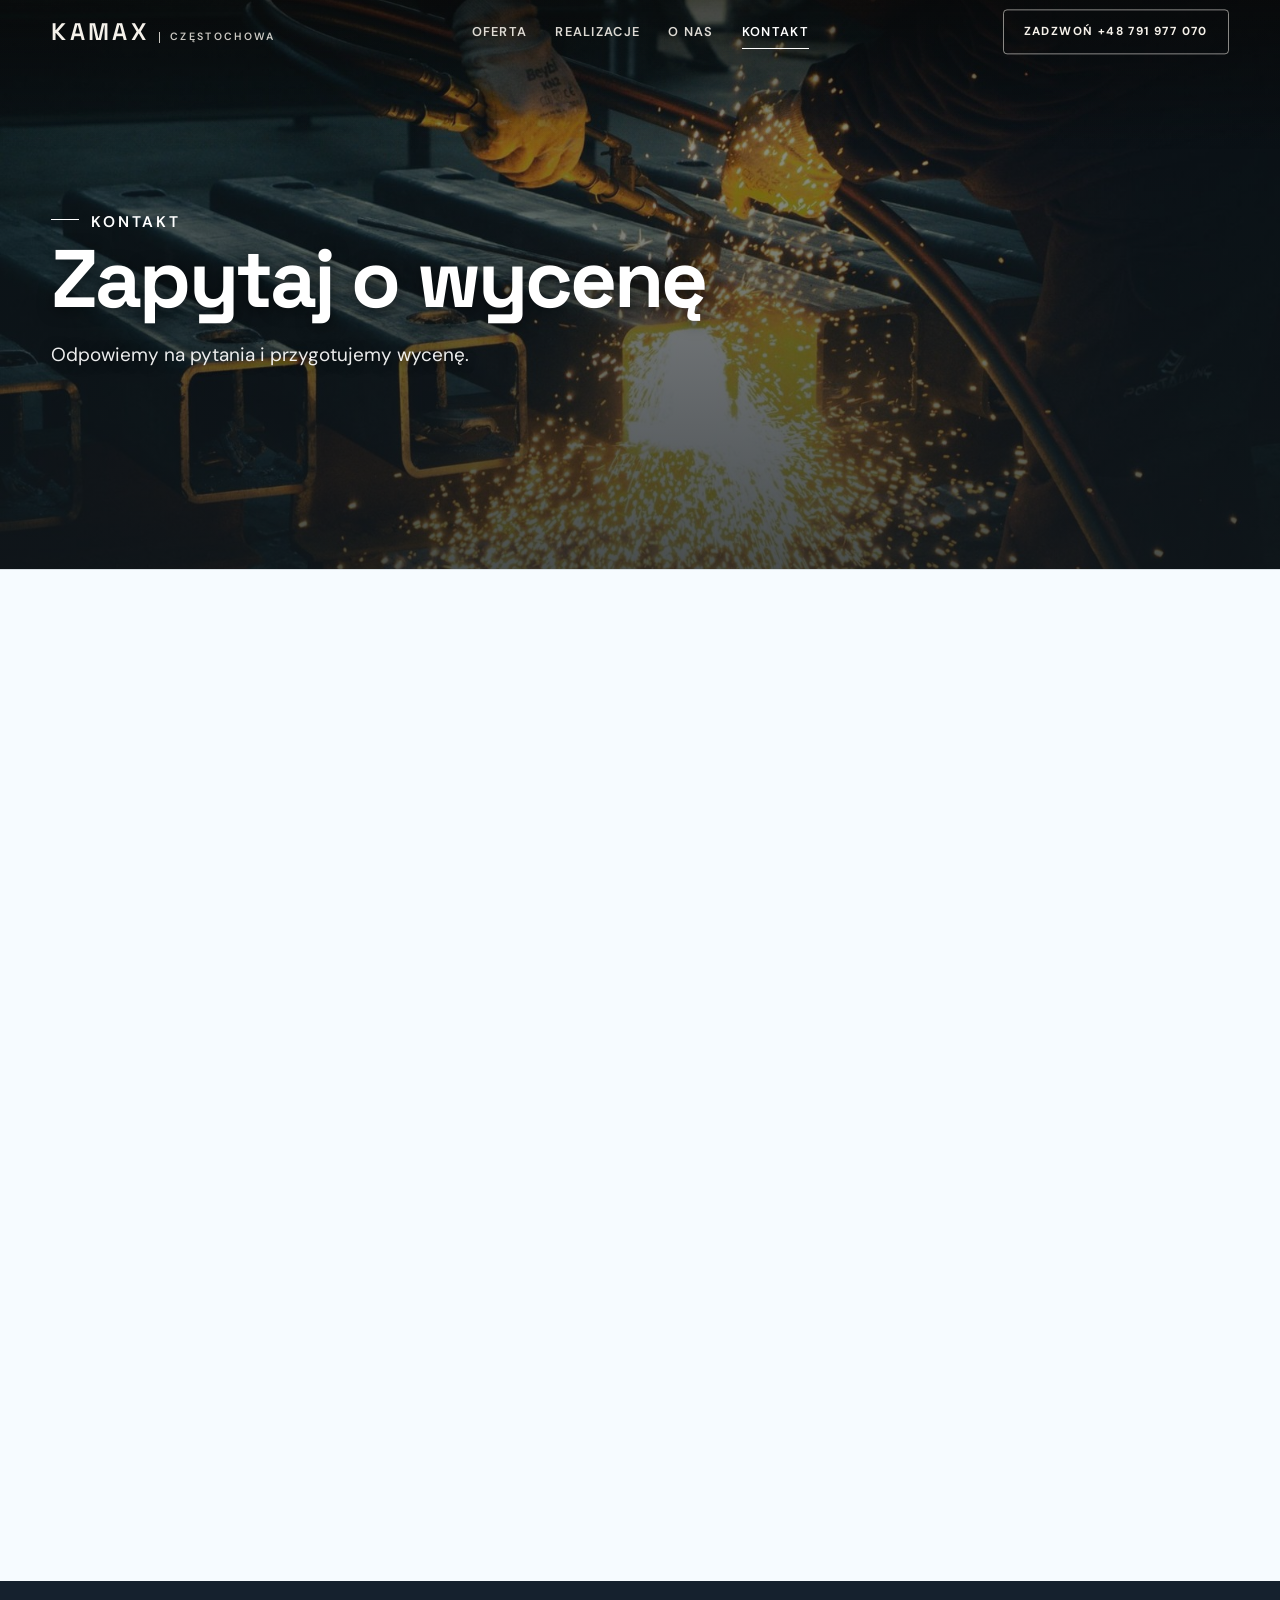
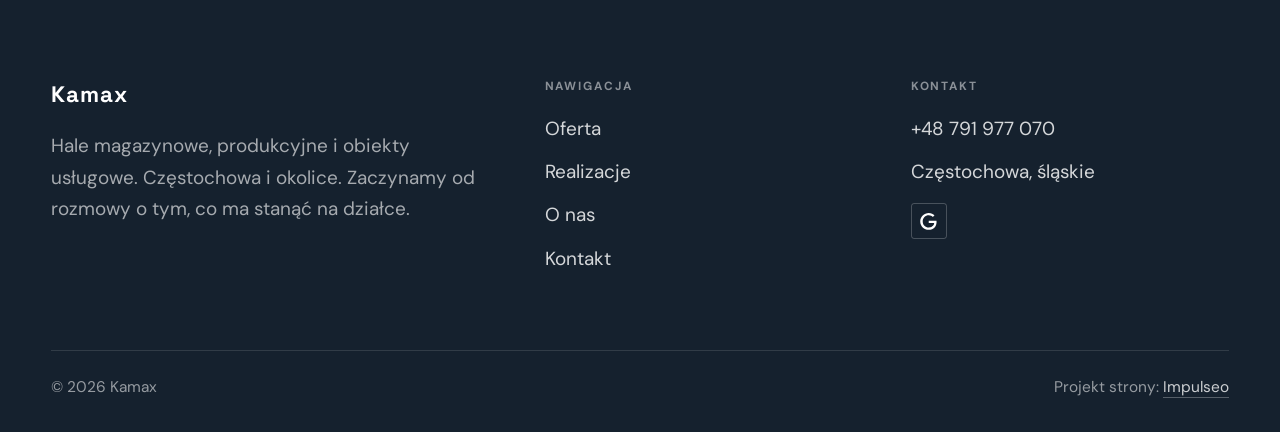
==== kontakt.html @ be714a94 "Strona demo: kamax" ====
<!DOCTYPE html>
<html lang="pl">
<head>
<meta charset="UTF-8">
<meta name="viewport" content="width=device-width, initial-scale=1.0">
<title>Kontakt - Kamax</title>
<meta name="description" content="Kontakt Kamax - Częstochowa, śląskie">
<link rel="canonical" href="https://kris20032.github.io/kamax/kontakt.html">
<meta name="robots" content="noindex, nofollow">
<meta property="og:type" content="website">
<meta property="og:locale" content="pl_PL">
<meta property="og:site_name" content="Kamax">
<meta property="og:title" content="Kontakt - Kamax">
<meta property="og:description" content="Kontakt Kamax - Częstochowa, śląskie">
<meta property="og:url" content="https://kris20032.github.io/kamax/kontakt.html">
<meta property="og:image" content="https://kris20032.github.io/kamax/img/og.jpg">
<meta property="og:image:width" content="1200">
<meta property="og:image:height" content="630">
<meta name="twitter:card" content="summary_large_image">
<link rel="preconnect" href="https://fonts.googleapis.com">
<link rel="preconnect" href="https://fonts.gstatic.com" crossorigin>
<link href="https://fonts.googleapis.com/css2?family=Space+Grotesk:wght@500;600;700&family=DM+Sans:opsz,wght@9..40,400;9..40,500;9..40,600&display=swap" rel="stylesheet">
<link rel="stylesheet" href="assets/styles.css?v=93d61634">
</head>
<body>

<header class="nav">
  <div class="wrap nav-inner">
    <a class="brand" href="index.html"><span class="name">Kamax</span><span class="sub">Częstochowa</span></a>
    <nav class="nav-links">
      <a href="oferta.html">Oferta</a>
      <a href="realizacje.html">Realizacje</a>
      <a href="o-nas.html">O nas</a>
      <a href="kontakt.html" class="active" aria-current="page">Kontakt</a>
      <a href="tel:+48791977070" class="btn btn-accent">Zadzwoń +48 791 977 070</a>
    </nav>
    <button class="nav-toggle" aria-label="Menu"><span></span><span></span><span></span></button>
  </div>
</header>

<main>
<section class="pagehead">
  <img src="img/g9.jpg" alt="Kamax - Zapytaj o wycenę" width="1600" height="1066" decoding="async">
  <div class="wrap">
    <span class="eyebrow">Kontakt</span>
    <h1>Zapytaj o wycenę</h1>
    <p>Odpowiemy na pytania i przygotujemy wycenę.</p>
  </div>
</section>
<section>
  <div class="wrap contact-grid">
    <div class="reveal">
      <span class="eyebrow">Dane kontaktowe</span>
      <h2 style="margin:var(--space-4) 0 var(--space-6)">Kamax</h2>
      <div class="info-list">
        <div class="info-row"><div class="ic"><svg class="ico-tel" width="16" height="16" viewBox="0 0 24 24" fill="none" aria-hidden="true"><path d="M6.6 10.8a15.5 15.5 0 0 0 6.6 6.6l2.2-2.2a1 1 0 0 1 1-.24 11.4 11.4 0 0 0 3.6.58 1 1 0 0 1 1 1V20a1 1 0 0 1-1 1A17 17 0 0 1 3 4a1 1 0 0 1 1-1h3.5a1 1 0 0 1 1 1c0 1.25.2 2.46.58 3.6a1 1 0 0 1-.25 1l-2.23 2.2Z" fill="currentColor"/></svg></div><div><div class="lbl">Telefon</div><a class="val" href="tel:+48791977070">+48 791 977 070</a></div></div>
        <div class="info-row"><div class="ic"><svg class="ico-pin" width="16" height="16" viewBox="0 0 24 24" fill="none" aria-hidden="true"><path d="M12 21s7-6.1 7-11.5A7 7 0 0 0 5 9.5C5 14.9 12 21 12 21Z" stroke="currentColor" stroke-width="1.6" fill="none"/><circle cx="12" cy="9.5" r="2.4" fill="currentColor"/></svg></div><div><div class="lbl">Adres</div><div class="val">Częstochowa, śląskie</div></div></div>
      </div>
    </div>
    <div class="reveal">
      <div class="form">
        <h3 style="margin-bottom:var(--space-4)">Najszybciej telefonicznie</h3>
        <p class="muted" style="margin-bottom:var(--space-5)">Zadzwoń, opisz pomysł, a my powiemy, co i jak. Bez zobowiązań.</p>
        <a href="tel:+48791977070" class="btn btn-accent" style="justify-content:center">Zadzwoń: +48 791 977 070 <span class="arr">→</span></a>
      </div>
    </div>
  </div>
</section>
<section style="padding-top:0">
  <div class="wrap reveal">
    <iframe class="map" title="Kamax - Częstochowa" src="https://maps.google.com/maps?q=50.8732028%2C19.0632461&z=15&output=embed" loading="lazy" referrerpolicy="no-referrer-when-downgrade"></iframe>
  </div>
</section>
</main>

<footer>
  <div class="wrap">
    <div class="foot-grid">
      <div class="foot-brand">
        <div class="name">Kamax</div>
        <p>Hale magazynowe, produkcyjne i obiekty usługowe. Częstochowa i okolice. Zaczynamy od rozmowy o tym, co ma stanąć na działce.</p>
      </div>
      <div class="foot-col">
        <h4>Nawigacja</h4>
        <a href="oferta.html">Oferta</a>
        <a href="realizacje.html">Realizacje</a>
        <a href="o-nas.html">O nas</a>
        <a href="kontakt.html">Kontakt</a>
      </div>
      <div class="foot-col">
        <h4>Kontakt</h4>
        <a href="tel:+48791977070">+48 791 977 070</a>
        <p>Częstochowa, śląskie</p>
      <div class="foot-soc">
        <a class="soc" href="https://www.google.com/maps/place/Kamax/data=!4m2!3m1!1s0xa31e9bbe7ba546d1:0x5132e5cb5c3500d8" target="_blank" rel="noopener" aria-label="Google - Kamax"><svg viewBox="0 0 24 24" aria-hidden="true" focusable="false"><path d="M12.48 10.92v3.28h7.84c-.24 1.84-.853 3.187-1.787 4.133-1.147 1.147-2.933 2.4-6.053 2.4-4.827 0-8.6-3.893-8.6-8.72s3.773-8.72 8.6-8.72c2.6 0 4.507 1.027 5.907 2.347l2.307-2.307C18.747 1.44 16.133 0 12.48 0 5.867 0 .307 5.387.307 12s5.56 12 12.173 12c3.573 0 6.267-1.173 8.373-3.36 2.16-2.16 2.84-5.213 2.84-7.667 0-.76-.053-1.467-.173-2.053H12.48z" fill="currentColor"/></svg></a>
      </div>
      </div>
    </div>
    <div class="foot-bot">
      <span>© 2026 Kamax</span>
      <span>Projekt strony: <a class="foot-credit" href="https://impulseo.pl" target="_blank" rel="noopener">Impulseo</a></span>
    </div>
  </div>
</footer>
<div class="sticky-call"><a class="sc-call" href="tel:+48791977070"><svg class="ico-tel" width="16" height="16" viewBox="0 0 24 24" fill="none" aria-hidden="true"><path d="M6.6 10.8a15.5 15.5 0 0 0 6.6 6.6l2.2-2.2a1 1 0 0 1 1-.24 11.4 11.4 0 0 0 3.6.58 1 1 0 0 1 1 1V20a1 1 0 0 1-1 1A17 17 0 0 1 3 4a1 1 0 0 1 1-1h3.5a1 1 0 0 1 1 1c0 1.25.2 2.46.58 3.6a1 1 0 0 1-.25 1l-2.23 2.2Z" fill="currentColor"/></svg> Zadzwoń</a><a class="sc-quote" href="kontakt.html">Zadzwoń</a></div>
<div class="demo-wazne" data-do="2026-11-10" data-cykl="3" hidden><svg class="dw-ico" width="13" height="13" viewBox="0 0 24 24" fill="none" aria-hidden="true"><circle cx="12" cy="12" r="8.6" stroke="currentColor" stroke-width="1.8"/><path d="M12 7.2V12l3.3 2" stroke="currentColor" stroke-width="1.8" stroke-linecap="round"/></svg><span class="dw-txt"></span></div>

<script src="assets/main.js"></script>
</body>
</html>
---- assets/styles.css ----
/* ============================================================
   STOLBASZ — premium, architektoniczny B2B fit-out
   Jasna paleta, zero brązu. System wg premium-web-craft.
   Projekt strony: Impulseo (impulseo.pl)
   ============================================================ */

:root{
  /* PALETA — jasna, architektoniczna, chłodna */
  --paper:#F4F6F8;          /* główne tło */
  --paper-2:#E7EBEF;        /* sekcje alternatywne (chłodny jasny szary) */
  --paper-3:#E7EBEF;        /* delikatne wypełnienia */
  --ink:#15212E;            /* tekst główny — chłodny grafit */
  --ink-soft:#243443;       /* nagłówki drugorzędne */
  --muted:#6B7785;          /* tekst poboczny */
  --line:rgba(21,33,46,.12);/* hairline */
  --accent:#E8A317;         /* stonowany petrol-slate — jedyny akcent */
  --accent-d:#C9870C;
  --accent-soft:rgba(232,163,23,.10);
  --dark:#15212E;           /* sekcje ciemne (stopka/CTA) */

  /* HOVER ZDJĘĆ — JEDEN standard dla całego silnika (decyzja K. 04.08.2026, artefakt z wariantami).
     AKTUALNE (K.+Szymon 09.08.2026, wybór z artefaktu 6 wariantów): zoom 1.05 przy 1.4s -
     przy tak długim czasie mocniejszy kadr NIE skacze, tylko „oddycha". Poprzedni standard
     (1.02 / .55s z 04.08) odbierany jako dynamiczny i szybki.
     Spoczynek lekko przygaszony, ale TYLKO tam, gdzie jest mysz (@media hover:hover) —
     na telefonie zdjęcia zostają w pełnej jasności. */
  --img-zoom:1.05;                   /* K.+Szymon 09.08: wariant F z artefaktu porównawczego */
  --img-rest:brightness(.95) saturate(.99);
  --img-hot:brightness(1.06) saturate(1.05);
  --img-dur:1.4s;                    /* K.+Szymon 09.08 (wariant F): powoli = elegancko */
  --img-ease:cubic-bezier(.16,.84,.44,1);  /* miękki ogon, efekt „oddychania" */

  /* ODSTĘPY — skala 4/8 */
  --space-1:4px; --space-2:8px; --space-3:12px; --space-4:16px; --space-5:24px;
  --space-6:32px; --space-7:48px; --space-8:64px; --space-9:96px; --space-10:128px;

  /* TYPOGRAFIA — fluid clamp() (skala podbita 16.07.2026: większe, czytelniejsze litery — uwaga Adama) */
  --text-sm:clamp(.9rem,.87rem + .12vw,1rem);
  --text-base:clamp(1.08rem,1.04rem + .18vw,1.2rem);
  --text-lg:clamp(1.24rem,1.15rem + .34vw,1.44rem);
  --text-h3:clamp(1.34rem,1.22rem + .55vw,1.66rem);
  --text-h2:clamp(2.1rem,1.66rem + 2.1vw,3.1rem);
  --text-h1:clamp(2.9rem,2.1rem + 4vw,5.1rem);

  /* PROMIENIE — architektoniczne, raczej ostre */
  --r-sm:3px; --r-md:6px; --r-lg:10px;

  /* RUCH */
  --ease:cubic-bezier(.25,.46,.45,.94); --dur:.24s;

  /* CIENIE — miękkie, warstwowe */
  --sh-sm:0 1px 2px rgba(16,24,32,.04), 0 2px 8px rgba(16,24,32,.05);
  --sh-md:0 2px 6px rgba(16,24,32,.05), 0 12px 28px -8px rgba(16,24,32,.12);
  --sh-lg:0 6px 14px rgba(16,24,32,.07), 0 26px 56px -18px rgba(16,24,32,.22);

  --hairline:1px solid var(--line);

  --font-display:'Space Grotesk','Inter',sans-serif;
  --font-body:'DM Sans','Inter',sans-serif;
}

*{box-sizing:border-box;margin:0;padding:0}
html{scroll-behavior:smooth}
body{
  font-family:var(--font-body);
  font-size:var(--text-base);
  line-height:1.65;
  color:var(--ink);
  background:var(--paper);
  -webkit-font-smoothing:antialiased;
  text-rendering:optimizeLegibility;
}
img{max-width:100%;height:auto;display:block}  /* height:auto = width/height z atrybutów trzyma proporcje (TOP#12) */
a{color:inherit;text-decoration:none}

.wrap{width:min(92%,1180px);margin-inline:auto}
section{padding-block:clamp(52px,6.5vw,96px)}

h1,h2,h3{font-family:var(--font-display);font-weight:700;line-height:1.08;letter-spacing:-.02em;color:var(--ink)}
h1{font-size:var(--text-h1);letter-spacing:-.035em}
h2{font-size:var(--text-h2);letter-spacing:-.025em}
h3{font-size:var(--text-h3)}
/* MIARA — długość wiersza. WCAG 2.2 SC 1.4.8: max 80 znaków; Butterick: 45–90.
   68ch daje realnie 72–78 znaków polskiego tekstu, czyli z zapasem pod granicą.
   Wcześniej limit miał TYLKO <p> — <li>, <blockquote> i <dd> nie miały żadnego,
   i to jedyny powód, dla którego 23 bloki na dwóch oddanych stronach jadą po
   83–106 znaków w wierszu (pomiar 07.08.2026, bramka `miara`).
   ⚠️ Listy i definicje ograniczamy TYLKO bez klasy: `ul`/`ol` z klasą to u nas
   układ (siatki kafli, menu), a nie tekst ciągły — tam miarę wyznacza układ. */
/* 60ch, nie 68ch (K. 10.08): po zmianie fontów na węższe kroje (DM Sans i spółka)
   w 68ch mieściło się ~90 znaków - bramka pikselowa słusznie zgłaszała przekroczenie
   granicy 80. Pomiar na żywej przeglądarce: 60ch = 90 znaków, 53ch = ~78 znaków, czyli normę WCAG 1.4.8. */
:root{ --miara:53ch }
p{max-width:min(100%,var(--miara))}
blockquote,
ul:not([class])>li, ol:not([class])>li,
dl:not([class])>dd{max-width:min(100%,var(--miara))}

/* ⚠️ Świadomie BEZ wyjątku `.tile p,.card p,.svc p{max-width:none}`, choć nasuwa się sam:
   te akapity BYŁY już ograniczone (stare `p{max-width:65ch}`), więc „wyjątek" nie odblokowałby
   niczego nowego — tylko ROZLUŹNIŁ stan sprzed zmiany na wszystkich demach naraz.
   `figcaption` żadna z reguł wyżej nie dotyczy, więc też nie potrzebuje zwolnienia. */

/* ŁAMANIE. `balance` wyrównuje długości wierszy w nagłówku, `pretty` pilnuje ostatniego
   wiersza akapitu, żeby nie został w nim jeden wyraz. Obsługiwane od Chrome 117 /
   Safari 17.5; starsze przeglądarki po prostu ignorują tę własność.
   `text-wrap:pretty` nie występowało dotąd ANI RAZ w silniku ani w repo klientów. */
h1,h2,h3,.lead,.lede{text-wrap:balance}
p,li,blockquote,dd{text-wrap:pretty}

.eyebrow{
  font-family:var(--font-body);
  font-size:var(--text-sm);
  font-weight:600;
  letter-spacing:.18em;
  text-transform:uppercase;
  color:var(--accent);
  display:inline-flex;align-items:center;gap:var(--space-3);
}
/* flex:none + margin-top = kreska trzyma się PIERWSZEJ linii. Wcześniej align-items:center
   centrowało ją względem całego bloku i przy zawinięciu (długi kicker typu
   „…WNĘTRZ · LESZNO · OD 2019") druga linia lądowała z brzydkim wcięciem. */
.eyebrow{align-items:flex-start}
.eyebrow>*,.eyebrow{text-wrap:balance}   /* dlugi kicker lamal sie na sierote typu samo „2019" w drugiej linii */
.eyebrow::before{content:"";width:28px;height:1px;background:var(--accent);display:inline-block;flex:none;margin-top:.62em}

.muted{color:var(--muted)}
.lead{font-size:var(--text-lg);line-height:1.55;color:var(--ink-soft);max-width:50ch}

/* ---------- BUTTONS ---------- */
.btn{
  display:inline-flex;align-items:center;gap:var(--space-2);
  font-weight:600;font-size:var(--text-sm);letter-spacing:.02em;
  padding:var(--space-4) var(--space-6);
  border-radius:var(--r-sm);
  transition:transform var(--dur) var(--ease),box-shadow var(--dur) var(--ease),background var(--dur) var(--ease);
  cursor:pointer;border:1px solid transparent;
}
.btn-accent{background:var(--accent);color:#fff;box-shadow:var(--sh-sm)}
.btn-accent:hover{background:var(--accent-d);transform:translateY(-2px);box-shadow:var(--sh-md)}
.btn-accent:active{transform:translateY(0);box-shadow:var(--sh-sm)}
.btn-ghost{background:transparent;color:var(--ink);border-color:var(--line)}
.btn-ghost:hover{border-color:var(--accent);color:var(--accent);transform:translateY(-2px)}
.btn-light{background:#fff;color:var(--ink);box-shadow:var(--sh-sm)}
.btn-light:hover{transform:translateY(-2px);box-shadow:var(--sh-md)}
.btn .arr{transition:transform var(--dur) var(--ease)}
.btn:hover .arr{transform:translateX(4px)}

/* ---------- NAV ---------- */
.nav{
  position:sticky;top:0;z-index:50;
  background:color-mix(in srgb,var(--paper) 88%,transparent);
  backdrop-filter:saturate(140%) blur(10px);
  border-bottom:var(--hairline);
}
.nav-inner{display:flex;align-items:center;justify-content:space-between;gap:var(--space-5);height:72px}
/* ANTY-NACHODZENIE (K. 05.08.2026): długa nazwa firmy + przycisk z pełnym numerem nie mieściły się w pasku
   i flex ściskał linki PONIŻEJ ich treści - "Kontakt" wchodził na ramkę "Zadzwoń +48 ...". Teraz ustępuje
   nazwa marki (skrót wielokropkiem), a menu i przycisk nigdy się nie kurczą ani nie zachodzą na siebie. */
.brand{display:flex;flex-direction:column;line-height:1;min-width:0;flex:0 1 auto}
.brand .name{font-family:var(--font-display);font-weight:800;font-size:1.35rem;letter-spacing:.04em;white-space:nowrap;overflow:hidden;text-overflow:ellipsis}
.brand .sub{font-size:.62rem;letter-spacing:.34em;text-transform:uppercase;color:var(--muted);margin-top:5px;white-space:nowrap;overflow:hidden;text-overflow:ellipsis}
.nav-links{display:flex;align-items:center;gap:var(--space-6);flex:0 0 auto}
.nav-links a{font-size:var(--text-sm);font-weight:500;color:var(--ink-soft);position:relative;padding-block:4px;white-space:nowrap;transition:color var(--dur) var(--ease)}
.nav-links a::after{content:"";position:absolute;left:0;bottom:0;width:0;height:1.5px;background:var(--accent);transition:width var(--dur) var(--ease)}
.nav-links a:hover,.nav-links a.active{color:var(--ink)}
.nav-links a:hover::after,.nav-links a.active::after{width:100%}
.nav-links .btn{padding:var(--space-2) var(--space-5)}
/* przyciski w nav: właściwy kolor (przebij .nav-links a) + bez podkreślenia */
.nav-links a.btn-accent{color:#fff}
.nav-links a.btn-ghost,.nav-links a.btn-light{color:var(--ink)}
/* CTA w pasku: NIE podkreślenie spod linków menu, ale ten sam przelatujący błysk,
   co na wszystkich innych przyciskach (zgłoszenie K. 13.08.2026 - „na hero jest efekt
   światła przechodzącego przez przycisk, na navbarze go nie ma, a mają być identyczne").
   Reguła `.nav-links a::after` jest silniejsza od `.btn::after`, więc trzeba jej
   geometrię wyzerować i wpisać połysk z nazwy - samo `display:none` gasiło efekt. */
.nav-links a.btn::after{
  display:block;content:"";position:absolute;inset:0;z-index:-1;pointer-events:none;
  width:auto;height:auto;border-radius:inherit;   /* kasuje geometrię podkreślenia (width:0;height:1.5px) */
  background:linear-gradient(100deg,transparent 32%,rgba(255,255,255,.20) 50%,transparent 68%);
  translate:-120% 0}
@media (prefers-reduced-motion:no-preference){
  .nav-links a.btn:hover::after{translate:120% 0;transition:translate .75s var(--mt-ease,cubic-bezier(.16,.84,.44,1))}
}
.nav-toggle{display:none;background:none;border:none;cursor:pointer;flex-direction:column;gap:5px;padding:8px}
.nav-toggle span{width:24px;height:2px;background:var(--ink);transition:var(--dur)}
/* Ciasny zakres MIĘDZY menu mobilnym a pełnym pulpitem: zbijamy odstępy i nazwę marki,
   żeby wszystko zmieściło się naturalnie, zanim w ogóle dojdzie do skracania wielokropkiem. */
@media(max-width:1280px) and (min-width:921px){
  .nav-links{gap:var(--space-4)}
  .nav-links .btn{padding:var(--space-2) var(--space-4)}
  .brand .name{font-size:1.15rem}
}

/* ---------- HERO (split) ---------- */
.hero{position:relative;overflow:hidden;border-bottom:var(--hairline)}
.hero-grid{display:grid;grid-template-columns:1.05fr .95fr;gap:clamp(24px,4vw,60px);align-items:center;
  padding-block:clamp(36px,4.5vw,64px)}
.hero-copy .eyebrow{margin-bottom:var(--space-5)}
.hero-copy h1{margin-bottom:var(--space-5)}
.hero-copy .lead{margin-bottom:var(--space-7)}
.hero-actions{display:flex;flex-wrap:wrap;gap:var(--space-4)}
.hero-art{position:relative;aspect-ratio:4/3;border-radius:var(--r-lg);overflow:hidden;box-shadow:var(--sh-lg)}
.hero-art img{width:100%;height:100%;object-fit:cover}
.hero-art::after{content:"";position:absolute;inset:0;background:linear-gradient(180deg,transparent 55%,rgba(18,24,28,.28))}
.hero-badge{position:absolute;left:var(--space-5);bottom:var(--space-5);z-index:2;
  background:rgba(252,252,251,.94);backdrop-filter:blur(4px);
  border-radius:var(--r-md);padding:var(--space-4) var(--space-5);box-shadow:var(--sh-md);max-width:78%}
.hero-badge strong{display:block;font-family:var(--font-display);font-size:1rem;letter-spacing:-.01em}
.hero-badge span{font-size:var(--text-sm);color:var(--muted)}

/* ---------- HERO duży / kinowy (strona główna) ---------- */
.hero-cine{position:relative;min-height:clamp(560px,82vh,840px);min-height:clamp(560px,82svh,840px);display:flex;align-items:center;overflow:hidden;border-bottom:var(--hairline)}
.hero-cine>img{position:absolute;inset:0;width:100%;height:100%;object-fit:cover;z-index:0}
.hero-cine::after{content:"";position:absolute;inset:0;z-index:1;
  background:linear-gradient(95deg,rgba(13,18,23,.86) 0%,rgba(13,18,23,.64) 32%,rgba(13,18,23,.24) 62%,rgba(13,18,23,.04) 100%)}
.hero-cine .wrap{position:relative;z-index:2;padding-block:var(--space-8)}
.hero-cine .hero-copy{max-width:660px}
.hero-cine .eyebrow{color:#fff;margin-bottom:var(--space-5)}
.hero-cine .eyebrow::before{background:#fff}
.hero-cine h1{color:#fff;margin-bottom:var(--space-5);font-size:clamp(2.9rem,2rem + 4.4vw,5.2rem);text-wrap:balance}
.hero-cine .lead{color:rgba(255,255,255,.92);max-width:48ch;margin-bottom:var(--space-7)}
.hero-cine .hero-actions{display:flex;flex-wrap:wrap;gap:var(--space-4)}
/* NISKIE OKNO (laptop z dokiem i paskami przeglądarki ma ~700-780 px wysokości widoku):
   H1 do 5.2rem + długi lead nie mieściły się i przyciski wypadały POD krawędź ekranu -
   klient widział stronę bez ani jednego CTA. Skalujemy w dół, zamiast przycinać treść. */
@media(min-width:821px) and (max-height:820px){
  .hero-cine{min-height:clamp(520px,94svh,780px)}
  .hero-cine .wrap{padding-block:var(--space-6)}
  .hero-cine h1{font-size:clamp(2.2rem,1.5rem + 2.6vw,3.6rem);margin-bottom:var(--space-4)}
  .hero-cine .eyebrow{margin-bottom:var(--space-4)}
  .hero-cine .lead{margin-bottom:var(--space-5);max-width:44ch}
}
@media(max-width:680px){
  .hero-cine{min-height:clamp(520px,76vh,640px);min-height:clamp(520px,76svh,640px);align-items:flex-end}
  .hero-cine::after{background:linear-gradient(0deg,rgba(13,18,23,.9) 6%,rgba(13,18,23,.45) 55%,rgba(13,18,23,.25) 100%)}
  .hero-cine .wrap{padding-bottom:var(--space-9)}
  /* TELEFON (~90% oglądających): lead potrafił zająć 8 linii i zepchnąć CTA poza pierwszy ekran.
     Zwężamy interlinię i skalę - treści nie ucinamy, bo to ona sprzedaje. */
  .hero-cine .lead{font-size:.98rem;line-height:1.5;margin-bottom:var(--space-5)}
  .hero-cine .eyebrow{font-size:.72rem;letter-spacing:.13em;margin-bottom:var(--space-4)}
  .hero-cine .eyebrow::before{width:20px}
  .hero-cine h1{margin-bottom:var(--space-4)}
}

/* full-bleed hero variant (podstrony) */
.pagehead{position:relative;min-height:46vh;min-height:46svh;display:flex;align-items:flex-end;overflow:hidden;border-bottom:var(--hairline)}
.pagehead img{position:absolute;inset:0;width:100%;height:100%;object-fit:cover}
/* 10.08.2026 (decyzja K.): mocniejsze przyciemnienie + cień pod tekstem. Bramka mierzyła na
   nagłówkach podstron 3,38-3,43:1 przy wymaganych 4,5 — jasne zdjęcie (hala, śnieg, niebo)
   podchodziło pod biały tekst. Zdjęcia klientów są różne, więc kontrast musi dawać WARSTWA,
   a nie szczęśliwy dobór kadru. */
.pagehead::after{content:"";position:absolute;inset:0;background:linear-gradient(180deg,rgba(18,24,28,.40),rgba(18,24,28,.76))}
.pagehead .wrap{position:relative;z-index:2;padding-block:var(--space-9);color:#fff}
.pagehead h1{color:#fff;max-width:18ch;text-shadow:0 2px 16px rgba(0,0,0,.55)}
.pagehead .eyebrow{color:#fff}
.pagehead .eyebrow::before{background:#fff}
.pagehead p{color:rgba(255,255,255,.92);margin-top:var(--space-4);max-width:54ch;text-shadow:0 1px 12px rgba(0,0,0,.5)}

/* ---------- STRIP (pasek skrótów / liczby) ---------- */
.strip{background:var(--dark);color:#fff}
/* PASEK HASEŁ — standard 04.08.2026 (decyzja K.): 5 haseł w JEDNYM rzędzie, tekst WYŚRODKOWANY,
   węższe marginesy boczne niż reszta strony (pasek ma iść szerzej), równe wysokości kolumn. */
.strip .wrap{width:min(96%,1440px);display:grid;grid-template-columns:repeat(5,1fr);
  gap:var(--space-5);padding-block:var(--space-7);align-items:stretch}
.strip .item .k{font-family:var(--font-display);font-size:clamp(1.05rem,.82rem + .85vw,1.55rem);
  font-weight:800;letter-spacing:-.02em;color:#fff;line-height:1.18;text-wrap:balance}
.strip .item .v{font-size:var(--text-sm);color:rgba(255,255,255,.66);margin-top:var(--space-2);line-height:1.4}
.strip .item{border-left:2px solid var(--accent);padding-inline:var(--space-4);
  text-align:center;display:flex;flex-direction:column;justify-content:center}
/* liczba kolumn = liczba haseł, żeby ostatnie nie zostawało samo w drugim rzędzie.
   Klasę n-N nadaje multipage.py; domyślnie (bez klasy) pasek jest 5-kolumnowy. */
.strip.n-2 .wrap{grid-template-columns:repeat(2,1fr)}
.strip.n-3 .wrap{grid-template-columns:repeat(3,1fr)}
.strip.n-4 .wrap{grid-template-columns:repeat(4,1fr);gap:var(--space-6)}
.strip.n-4 .item .k{font-size:clamp(1.3rem,1rem + 1.1vw,2rem)}
.strip.n-6 .wrap{grid-template-columns:repeat(6,1fr);gap:var(--space-4)}
.strip.n-6 .item .k{font-size:clamp(.98rem,.8rem + .7vw,1.35rem)}
/* równe łamanie: zamiast "długa linia + jedno słowo" obie linie zbliżonej długości */
.strip .item .k{text-wrap:balance}

/* ---------- SECTION HEAD ---------- */
.head{max-width:48rem;margin-bottom:var(--space-8)}
.head.center{margin-inline:auto;text-align:center}
.head .eyebrow{margin-bottom:var(--space-4)}
.head h2{margin-bottom:var(--space-4)}
.head p{color:var(--muted);font-size:var(--text-lg);line-height:1.55}
.head.center p{margin-inline:auto}

/* ---------- INTRO SPLIT ---------- */
.split{display:grid;grid-template-columns:.92fr 1.08fr;gap:clamp(28px,5vw,80px);align-items:center}
.split.rev{grid-template-columns:1.08fr .92fr}
.split.rev .split-art{order:-1}
.split-art{position:relative;aspect-ratio:5/4;border-radius:var(--r-lg);overflow:hidden;box-shadow:var(--sh-lg)}
.split-art img{width:100%;height:100%;object-fit:cover}
.split-copy h2{margin-bottom:var(--space-5)}
.split-copy p+p{margin-top:var(--space-4)}
.split-copy .btn{margin-top:var(--space-6)}

/* ---------- SERVICES (zakres) ---------- */
.svc-grid{display:grid;grid-template-columns:repeat(auto-fit,minmax(280px,1fr));gap:var(--space-5)}
.svc{background:#fff;border:var(--hairline);border-radius:var(--r-md);padding:var(--space-7) var(--space-6);
  transition:transform var(--dur) var(--ease),box-shadow var(--dur) var(--ease),border-color var(--dur) var(--ease);
  position:relative;overflow:hidden}
.svc::before{content:"";position:absolute;left:0;top:0;width:3px;height:0;background:var(--accent);transition:height var(--dur) var(--ease)}
.svc:hover{transform:translateY(-4px);box-shadow:var(--sh-md);border-color:transparent}
.svc:hover::before{height:100%}
.svc .ic{font-family:var(--font-display);font-size:.8rem;font-weight:700;letter-spacing:.12em;color:var(--accent);margin-bottom:var(--space-4)}
.svc h3{margin-bottom:var(--space-3);font-size:1.22rem}
.svc p{color:var(--muted);font-size:var(--text-base);line-height:1.6}

/* big detailed service rows */
.svc-row{display:grid;grid-template-columns:.8fr 1.2fr;gap:clamp(20px,4vw,60px);align-items:center;padding-block:var(--space-8)}
.svc-row+.svc-row{border-top:var(--hairline)}
.svc-row.rev{grid-template-columns:1.2fr .8fr}
/* Naprzemienny układ wierszy oferty: co drugi wiersz ma zdjęcie po PRAWEJ.
   Było `order:-1` — martwy kod, bo zdjęcie i tak jest pierwszym dzieckiem w HTML,
   więc wszystkie wiersze wyglądały identycznie (zdjęcie zawsze z lewej), a `rev`
   zmieniało tylko szerokość kolumn. Znalezione 29.07.2026 przy różnicowaniu kierunków
   animacji (pomiar pozycji: art.mid 390/502 przy row.mid 756 — zawsze lewa strona). */
.svc-row.rev .svc-row-art{order:2}
.svc-row-art{aspect-ratio:4/3;border-radius:var(--r-md);overflow:hidden;box-shadow:var(--sh-md)}
.svc-row-art img{width:100%;height:100%;object-fit:cover}
.svc-row h3{font-size:1.5rem;margin-bottom:var(--space-4)}
.svc-row .num{font-family:var(--font-display);font-size:.85rem;font-weight:700;letter-spacing:.14em;color:var(--accent);display:block;margin-bottom:var(--space-3)}
.svc-row ul{list-style:none;margin-top:var(--space-4);display:flex;flex-direction:column;gap:var(--space-2)}
.svc-row li{position:relative;padding-left:var(--space-5);color:var(--muted);font-size:var(--text-base)}
.svc-row li::before{content:"";position:absolute;left:0;top:.62em;width:8px;height:1px;background:var(--accent)}

/* ---------- GALLERY (realizacje) ---------- */
.gallery{display:grid;grid-template-columns:repeat(12,1fr);gap:var(--space-4);grid-auto-rows:200px}
/* GALERIA MASONRY — pionowe zdjęcia (portrety beauty/wellness) bez przycinania: kolumny, height auto */
.gallery-masonry{column-count:3;column-gap:var(--space-4)}
@media(max-width:900px){.gallery-masonry{column-count:2}}
@media(max-width:560px){.gallery-masonry{column-count:1}}
.gallery-masonry .m-tile{break-inside:avoid;margin:0 0 var(--space-4);padding:0;position:relative;overflow:hidden;border-radius:var(--r-md);border:1px solid var(--line)}
.gallery-masonry .m-tile img{width:100%;height:auto;display:block}
.gallery-masonry .m-tile .cap{position:absolute;left:0;right:0;bottom:0;padding:var(--space-4);color:#fff;background:linear-gradient(0deg,rgba(0,0,0,.55),transparent);font-size:var(--text-sm)}
.gallery-masonry .m-tile .cap small{display:block;font-weight:400;opacity:.78;letter-spacing:.04em;text-transform:uppercase;font-size:.66rem;margin-top:3px}
.tile{position:relative;overflow:hidden;border-radius:var(--r-md);box-shadow:var(--sh-sm);
  transition:transform var(--dur) var(--ease),box-shadow var(--dur) var(--ease)}
.tile img{width:100%;height:100%;object-fit:cover;
  transition:transform var(--img-dur) var(--img-ease),filter var(--img-dur) var(--img-ease)}
.tile:hover{box-shadow:var(--sh-md)}
.tile .cap{position:absolute;left:0;right:0;bottom:0;padding:var(--space-5) var(--space-4) var(--space-4);
  /* mocniejszy spad + cien pod tekstem: na JASNYCH zdjeciach klienta (biale fronty, sciany)
     slaby gradient dawal kontrast ~1.5:1 zamiast wymaganych 3.6:1 (bramka wygladu, 10.08.2026) */
  background:linear-gradient(transparent 10%,rgba(18,24,28,.55) 40%,rgba(18,24,28,.88) 68%,rgba(18,24,28,.99));color:#fff;
  text-shadow:0 1px 2px rgba(0,0,0,.85),0 2px 10px rgba(0,0,0,.55);
  font-size:var(--text-sm);font-weight:600;letter-spacing:.01em;
  opacity:0;transform:translateY(8px);transition:var(--dur) var(--ease)}
.tile:hover .cap{opacity:1;transform:translateY(0)}
.tile .cap small{display:block;font-weight:400;opacity:.78;letter-spacing:.04em;text-transform:uppercase;font-size:.66rem;margin-top:3px}
/* bento spans */
.t-wide{grid-column:span 6}
.t-tall{grid-column:span 6;grid-row:span 2}
.t-std{grid-column:span 6}
.t-third{grid-column:span 4}
.t-two3{grid-column:span 8}

/* ---------- TRUST / WIARYGODNOŚĆ ---------- */
.trust{background:var(--paper-2)}
.trust-grid{display:grid;grid-template-columns:repeat(auto-fit,minmax(240px,1fr));gap:var(--space-5);margin-top:var(--space-7)}
.trust-card{background:#fff;border-radius:var(--r-md);padding:var(--space-7) var(--space-6);box-shadow:var(--sh-sm);border-top:3px solid var(--accent)}
.trust-card .big{font-family:var(--font-display);font-size:clamp(1.8rem,1.3rem + 1.6vw,2.6rem);font-weight:800;letter-spacing:-.02em;color:var(--ink);line-height:1}
.trust-card h3{font-size:1.12rem;margin:var(--space-3) 0 var(--space-2)}
.trust-card p{color:var(--muted);font-size:var(--text-base);line-height:1.55}

/* ---------- CTA band ---------- */
.cta{background:var(--dark);color:#fff;position:relative;overflow:hidden}
/* telefon w CTA: na ciemnym tle biały (domyślnie), rodziny z JASNYM tłem CTA
   nadpisują to u siebie - wcześniej kolor siedział w stylu inline i wygrywał z rodziną. */
.cta .btn-ghost-cta{color:#fff;border-color:rgba(255,255,255,.3)}
.cta .wrap{display:grid;grid-template-columns:1.4fr .6fr;gap:var(--space-7);align-items:center;position:relative;z-index:2}
.cta h2{color:#fff;max-width:20ch}
.cta p{color:rgba(255,255,255,.74);margin-top:var(--space-4)}
.cta-actions{display:flex;flex-direction:column;gap:var(--space-3);align-items:flex-start}
.cta::before{content:"";position:absolute;right:-80px;top:-80px;width:360px;height:360px;border-radius:50%;
  background:radial-gradient(circle,var(--accent-soft),transparent 70%)}

/* ---------- CONTACT ---------- */
.contact-grid{display:grid;grid-template-columns:.85fr 1.15fr;gap:clamp(28px,4vw,56px);align-items:start}
.info-list{display:flex;flex-direction:column;gap:var(--space-2)}
.info-row{display:flex;gap:var(--space-4);align-items:flex-start;padding-block:var(--space-4);border-bottom:var(--hairline)}
.info-row .ic{flex:none;width:42px;height:42px;display:grid;place-items:center;border-radius:50%;
  background:var(--accent-soft);color:var(--accent);font-size:1.05rem}
.info-row .lbl{font-size:.72rem;letter-spacing:.14em;text-transform:uppercase;color:var(--muted)}
.info-row .val{font-weight:600;font-size:var(--text-base);margin-top:2px}
.info-row a.val:hover{color:var(--accent)}
.map{border:none;border-radius:var(--r-lg);box-shadow:var(--sh-md);width:100%;height:100%;min-height:380px;filter:grayscale(.2) contrast(1.02)}
.form{background:#fff;border:var(--hairline);border-radius:var(--r-lg);padding:clamp(24px,3vw,40px);box-shadow:var(--sh-sm)}
.form .fld{margin-bottom:var(--space-5)}
.form label{display:block;font-size:var(--text-sm);font-weight:600;margin-bottom:var(--space-2)}
.form input,.form textarea{width:100%;font-family:inherit;font-size:var(--text-base);color:var(--ink);
  padding:var(--space-4);border:var(--hairline);border-radius:var(--r-sm);background:var(--paper);transition:border-color var(--dur)}
.form input:focus,.form textarea:focus{outline:none;border-color:var(--accent);background:#fff}
.form textarea{resize:vertical;min-height:120px}
.form .note{font-size:var(--text-sm);color:var(--muted);margin-top:var(--space-3)}

/* ---------- FOOTER ---------- */
footer{background:var(--dark);color:#fff;padding-block:var(--space-9) var(--space-6)}
.foot-grid{display:grid;grid-template-columns:1.4fr 1fr 1fr;gap:var(--space-7);margin-bottom:var(--space-8)}
.foot-brand .name{font-family:var(--font-display);font-weight:800;font-size:1.4rem;letter-spacing:.04em}
.foot-brand p{color:rgba(255,255,255,.62);margin-top:var(--space-4);font-size:var(--text-base);max-width:38ch}
.foot-col h4{font-size:.74rem;letter-spacing:.16em;text-transform:uppercase;color:rgba(255,255,255,.5);margin-bottom:var(--space-4)}
.foot-col a,.foot-col p{display:block;color:rgba(255,255,255,.82);font-size:var(--text-base);margin-bottom:var(--space-3)}
.foot-col a:hover{color:#fff}
.foot-bot{border-top:1px solid rgba(255,255,255,.12);padding-top:var(--space-5);display:flex;justify-content:space-between;flex-wrap:wrap;gap:var(--space-3);
  font-size:var(--text-sm);color:rgba(255,255,255,.55)}
.foot-bot a:hover{color:#fff}
/* Podpis w stopce = klikalny link do impulseo.pl (31.07.2026). Ma być WIDOCZNIE klikalny,
   ale nie krzyczeć - stąd sam kolor jaśniejszy + delikatne podkreślenie na najeździe. */
.foot-bot a.foot-credit{color:rgba(255,255,255,.78);text-decoration:none;border-bottom:1px solid rgba(255,255,255,.28)}
.foot-bot a.foot-credit:hover{color:#fff;border-bottom-color:#fff}

/* ---------- REVEAL ---------- */
.reveal{opacity:0;transform:translateY(22px);transition:opacity .6s var(--ease),transform .6s var(--ease)}
.reveal.in{opacity:1;transform:none}

/* ---------- RESPONSIVE ---------- */
@media(max-width:920px){
  .hero-grid,.split,.split.rev,.svc-row,.svc-row.rev,.cta .wrap,.contact-grid,.foot-grid{grid-template-columns:1fr}
  .split.rev .split-art,.svc-row.rev .svc-row-art{order:0}
  .hero-art{aspect-ratio:16/10;max-height:420px}
  .strip .wrap,.strip.n-2 .wrap,.strip.n-3 .wrap,.strip.n-4 .wrap,.strip.n-6 .wrap{grid-template-columns:repeat(2,1fr);gap:var(--space-6)}
  .strip .item .k,.strip.n-6 .item .k{font-size:clamp(1.3rem,1.1rem + 1vw,2rem)}
  .gallery{grid-auto-rows:180px}
  .t-wide,.t-tall,.t-std,.t-third,.t-two3{grid-column:span 6}
  .t-tall{grid-row:span 1}
  .cta-actions{flex-direction:row;flex-wrap:wrap}
  .foot-grid{gap:var(--space-6)}
}
@media(max-width:680px){
  .nav-links{position:fixed;inset:72px 0 auto 0;background:var(--paper);flex-direction:column;align-items:stretch;
    gap:0;padding:var(--space-4) 6%;border-bottom:var(--hairline);box-shadow:var(--sh-md);
    transform:translateY(-120%);transition:transform var(--dur) var(--ease)}
  .nav-links.open{transform:translateY(0)}
  .nav-links a{padding-block:var(--space-4);border-bottom:var(--hairline)}
  .nav-links .btn{margin-top:var(--space-3);justify-content:center}
  .nav-toggle{display:flex}
  .strip .wrap,.strip.n-2 .wrap,.strip.n-3 .wrap,.strip.n-4 .wrap,.strip.n-6 .wrap{grid-template-columns:1fr}
  .gallery{grid-template-columns:repeat(6,1fr)}
  .foot-grid{grid-template-columns:1fr}
}
@media(prefers-reduced-motion:reduce){
  /* audyt 09.08 TOP#14: samo skrócenie duration przy animacji INFINITE = stroboskop
     (pętla .01ms miga ekranem); iteration-count:1 gasi pętlę naprawdę. Pseudoelementy
     też - tła hero (gastro/studio) animują ::before/img, blanket na * ich nie łapał. */
  *,*::before,*::after{animation-duration:.01ms!important;animation-iteration-count:1!important;animation-delay:0s!important;transition:none!important}
  .reveal{opacity:1!important;transform:none!important}
  html{scroll-behavior:auto}
}

/* ============================================================
   PREMIUM LAYER — destylat deep-researchu branż (anty-AI, spokój).
   Zmienne STOLBASZ (--accent/--ink/--paper/--line/--dark). Ruch ledwo
   zauważalny, krzywa cubic-bezier(.16,.84,.44,1); prefers-reduced-motion
   pokryte blanketem wyżej. Karty hairline zamiast cieni = #1 sygnał „nie-AI".
   ============================================================ */

/* więcej oddechu między sekcjami (liderzy: 110-130px) */
section{padding-block:clamp(64px,8vw,128px)}

/* 1) Aksamitny reveal — dłuższa, miękka krzywa zamiast „skoku" */
.reveal{transition:opacity .9s cubic-bezier(.16,.84,.44,1),transform .9s cubic-bezier(.16,.84,.44,1);will-change:opacity,transform}
/* stagger TYLKO w galerii (tam pozycja = porządek dzieci) */
.gallery .reveal:nth-child(2){transition-delay:.07s}
.gallery .reveal:nth-child(3){transition-delay:.14s}
.gallery .reveal:nth-child(4){transition-delay:.21s}
.gallery .reveal:nth-child(5){transition-delay:.28s}
.gallery .reveal:nth-child(6){transition-delay:.35s}

/* 2) Hero STATYCZNY na .hero-cine — Ken Burns CAŁKIEM WYŁĄCZONY 26.06 (3. zgłoszenie Szymona).
   GENEZA: animowanie scale na <img> hero z teksturami (cegły/framugi) re-samplinguje obraz
   klatka po klatce → na części ekranów drobne drganie/shimmer = „heroshot się trzęsie".
   translateY usunięto wcześniej, scale-only + will-change/GPU NIE wystarczyły do GWARANCJI gładkości.
   Krzysztof zażądał pewności („make sure, że błąd się nie pojawi") > efekt. Zero animacji = 0% drgania.
   Delikatny zoom zostaje TYLKO w pełnoekranowych hero gastro/studio (hg-bg/hs-bg — tło, inny
   mechanizm, chwalone, nigdy nie zgłaszane). NIE wracać do KB na .hero-cine bez realnego testu
   na sprzęcie klienta — to ryzyko regresji „trzęsienia”. */
/* BEZPIECZNY "wow" na hero = jednorazowy FADE-IN (opacity), nie zoom.
   opacity nie dotyka bitmapy → gładkie na KAŻDYM zdjęciu/ekranie/GPU, zero ryzyka migotania.
   Geometryczny ruch (scale/translate) na .hero-cine jest ZAKAZANY (bramka pilnuje). */
@keyframes heroFade{from{opacity:0}to{opacity:1}}
.hero-cine>img{transform:none;animation:heroFade 1.1s ease-out both}

/* 3) Akcentowy hairline pod nagłówkiem sekcji, który „rysuje się" przy wejściu */
.head h2{position:relative;padding-bottom:18px}
.head h2::after{content:"";position:absolute;left:0;bottom:0;height:1px;width:0;background:var(--accent);transition:width 1s cubic-bezier(.16,.84,.44,1) .15s}
.head.center h2::after{left:50%;transform:translateX(-50%)}
.head.reveal.in h2::after,.head.center.reveal.in h2::after{width:54px}

/* 4) Karty HAIRLINE zamiast cieni/zaokrągleń (najmocniejszy anty-AI detal) */
.svc{background:transparent;border:1px solid var(--line);border-radius:var(--r-sm);box-shadow:none}
.svc:hover{box-shadow:none;border-color:var(--accent);transform:translateY(-3px)}
.trust-card{background:transparent;box-shadow:none;border:1px solid var(--line);border-top:2px solid var(--accent);border-radius:var(--r-sm)}
.tile{box-shadow:none;border-radius:var(--r-sm)}
.tile:hover{box-shadow:none}

/* 5) Sticky-nav kondensuje się po przewinięciu (sygnał dopracowania) */
.nav{transition:box-shadow .4s ease,background .4s ease}
.nav.is-stuck{box-shadow:0 1px 0 var(--line),0 14px 30px -24px rgba(0,0,0,.45)}
.nav-inner{transition:height .35s var(--ease)}
.nav.is-stuck .nav-inner{height:60px}

/* 6) MANIFESTO — pełnoekranowy cytat-bohater (zastępuje generyczne „Dlaczego my") */
.manifesto{background:var(--paper-2);text-align:center}
.manifesto .wrap{max-width:60rem}
.manifesto p{font-family:var(--font-display);font-style:italic;font-size:clamp(1.6rem,1rem + 2.4vw,2.8rem);line-height:1.32;color:var(--ink-soft);margin-inline:auto;max-width:26ch;position:relative;padding-top:var(--space-8)}
.manifesto p::before{content:"";position:absolute;top:0;left:50%;transform:translateX(-50%);width:54px;height:1px;background:var(--accent)}
.manifesto p span{color:var(--accent);font-style:italic}

/* 7) GATEWAYS — 3 duże bramy-zdjęcia (zamiast paska menu usług) */
.gateways{display:grid;grid-template-columns:repeat(3,1fr);gap:var(--space-4)}
.gateway{position:relative;aspect-ratio:3/4;overflow:hidden;border-radius:var(--r-sm);display:block}
.gateway img{width:100%;height:100%;object-fit:cover;
  transition:transform var(--img-dur) var(--img-ease),filter var(--img-dur) var(--img-ease)}
.gateway::after{content:"";position:absolute;inset:0;background:linear-gradient(180deg,transparent 38%,rgba(18,24,28,.74))}
/* ===== HOVER ZDJĘĆ — jedno miejsce dla WSZYSTKICH kafli ze zdjęciem (K. 04.08.2026) ===== */
@media(hover:hover){
  .tile img,.gateway img,.m-tile img{filter:var(--img-rest)}
  .tile:hover img,
  .gateway:hover img,
  .m-tile:hover img{transform:scale(var(--img-zoom));filter:var(--img-hot)}
}
.m-tile img{transition:transform var(--img-dur) var(--img-ease),filter var(--img-dur) var(--img-ease)}
.gateway .g-ttl{position:absolute;left:0;right:0;bottom:0;z-index:2;padding:var(--space-6) var(--space-5);color:#fff;font-family:var(--font-display);font-size:1.45rem;letter-spacing:-.01em;line-height:1.15}
.gateway .g-ttl small{display:block;font-family:var(--font-body);font-size:var(--text-sm);font-weight:400;opacity:.82;letter-spacing:.03em;margin-top:5px}
@media(max-width:760px){.gateways{grid-template-columns:1fr}.gateway{aspect-ratio:16/10}}

/* 8) LOGO klienta w nagłówku (gdy podane --logo) */
/* 52px domyślnie (feedback Bartka 06.07.2026: 40px ginęło, uwaga padła 3x; ~56px sprawdzone na żywym demie anna-borowiec-makeup) */
.brand-logo{height:64px;width:auto;max-width:300px;object-fit:contain;display:block}
.nav.is-stuck .brand-logo{height:52px}
@media(max-width:680px){.brand-logo{height:46px;max-width:210px}}


/* === RWD: nagłówki na wąskich ekranach (dodane 17.07.2026 razem z fixem clamp) ===
   Po przywróceniu działania clamp() dolna granica --text-h1 (2.9rem) rozpychała
   dokument przy długich polskich słowach na telefonach. Tu ją zjeżdżamy. */
@media (max-width:560px){
  :root{
    --text-h1:clamp(1.9rem, 1.15rem + 4.4vw, 2.7rem);
    --text-h2:clamp(1.5rem, 1rem + 3vw, 2.1rem);
  }
  .hero-cine h1{font-size:clamp(1.9rem, 1.15rem + 4.4vw, 2.7rem)}
  h1,h2{overflow-wrap:break-word}
}

/* GODZINY (godziny_grid z briefu) — dzień po lewej, godziny po prawej. Wcześniej BRAK stylu
   powodował sklejenie "Poniedziałek-Piątek8:00-20:00" (dodane 2026-07-21). Neutralne dla dem bez grafiku. */
.godz{display:flex;flex-direction:column;gap:2px;max-width:440px;margin-top:8px}
.godz-row{display:flex;justify-content:space-between;align-items:baseline;gap:24px;padding:10px 0;border-bottom:1px solid var(--line)}
.godz-row:last-child{border-bottom:0}
.godz-row b{font-weight:600;color:var(--ink)}
.godz-row span{color:var(--muted);white-space:nowrap}

/* === FAQ (lekcja 08.08.2026) ===
   Sekcja faq_klinika() trafia NIE tylko do rodziny „klinika" (multipage.py: także układ FACHOWCY),
   a style leżały wyłącznie w families/klinika.css — u hydraulika/dekarza FAQ renderowało się jako
   goła lista <details> z domyślnym trójkącikiem przeglądarki (wpadka: demo Instalatorstwo Gała).
   Dlatego baza. Rodzina może to nadpisać na wierzchu. */
.faq-list{max-width:48rem;margin:var(--space-8) auto 0;display:flex;flex-direction:column;gap:var(--space-3)}
.faq-item{border:1px solid var(--line);border-radius:var(--r-md);background:var(--paper);padding:var(--space-4) var(--space-5)}
.faq-item summary{font-family:var(--font-display);font-weight:600;color:var(--ink);cursor:pointer;list-style:none;display:flex;justify-content:space-between;gap:1rem}
.faq-item summary::-webkit-details-marker{display:none}
.faq-item summary::after{content:"+";color:var(--accent-d);font-weight:700;font-size:1.2rem;line-height:1}
.faq-item[open] summary::after{content:"-"}
.faq-item p{color:var(--ink-soft);font-size:var(--text-base);line-height:1.6;margin:var(--space-3) 0 0}

/* === LICZBA OPINII PRZY SEKCJI OPINII (08.08.2026, wzorzec irismeble.pl, decyzja K.) ===
   Trzy cytaty bez kontekstu czyta się jak „firma ma trzy opinie". Ta linijka mówi wprost,
   ile ich jest naprawdę - dane i tak przychodzą z reconu i szły dotąd wyłącznie do hero.
   Baza, nie rodzina: sekcja opinii renderuje się we WSZYSTKICH układach, a style opinii
   leżą per rodzina - bez tego u części rodzin linijka byłaby gołym tekstem (ta sama pułapka
   co z FAQ wyżej). Rodzina może nadpisać na wierzchu. */
.op-meta{
  text-align:center;margin:calc(var(--space-3) * -1) 0 var(--space-6);
  color:var(--muted);font-size:var(--text-base);letter-spacing:.01em;
}
.op-meta .ico-star{color:var(--accent-d);margin-right:2px}

/* --- licznik ważności DEMA (pomysł K. 09.08) - tylko wersje pokazowe --- */
.demo-wazne{position:fixed;top:calc(var(--nav-h, 64px) + 14px);right:14px;z-index:95;
  display:inline-flex;align-items:center;gap:.45em;
  background:rgba(21,25,28,.82);color:#fff;font-size:.72rem;font-weight:600;letter-spacing:.01em;
  padding:.42em .8em .42em .62em;border-radius:999px;backdrop-filter:saturate(140%) blur(8px);
  border:1px solid rgba(255,255,255,.14);box-shadow:0 10px 24px -14px rgba(0,0,0,.6);
  pointer-events:none;
  /* NIE pokazuje się przy wejściu (K. 09.08) - wjeżdża dopiero po zejściu z hero */
  opacity:0;transform:translateY(-10px);
  transition:opacity .7s var(--ease),transform .7s var(--ease)}
.demo-wazne.is-on{opacity:1;transform:none}
.demo-wazne .dw-ico{flex:none;opacity:.85}
.demo-wazne b{font-weight:700;font-variant-numeric:tabular-nums;color:#FFD9A3}
.demo-wazne .dw-zeg{font-variant-numeric:tabular-nums;font-feature-settings:"tnum";
  opacity:.72;margin-left:.15em;letter-spacing:.01em}
.demo-wazne.is-pilne{background:rgba(150,32,28,.9);border-color:rgba(255,255,255,.2)}
.demo-wazne .dw-pilne{color:#FFE0DE}
@media(max-width:820px){.demo-wazne{top:auto;bottom:70px;right:10px}}

/* --- pasek mini-opinii pod hero (audyt 09.08 TOP#27) - tylko przy realnych recenzjach --- */
.opinie-mini{padding-block:0;border-bottom:var(--hairline)}
.opinie-mini .om-row{display:grid;grid-template-columns:repeat(3,1fr);gap:var(--space-6);padding-block:var(--space-5)}
.opinie-mini .om-item blockquote{font-size:var(--text-sm);color:var(--ink-soft);line-height:1.5;margin:0}
.opinie-mini .om-autor{display:block;margin-top:var(--space-2);font-size:.78rem;font-weight:600;color:var(--muted);letter-spacing:.04em}
@media(max-width:820px){.opinie-mini .om-row{grid-template-columns:1fr;gap:var(--space-4)}
  .opinie-mini .om-item:nth-child(n+3){display:none}}

/* --- AKCENT-TEKST (audyt 09.08 TOP#11/12, decyzja K.) ---------------------------
   Kolor firmowy jest jasny, dopóki nie musi być literą. --accent zostaje żywy
   (kreski, przyciski, pasek haseł); litera akcentowa na JASNYM tle bierze
   --accent-text (dokleja palette_auto; domyślnie accent-d). Tylko color -
   border/background/pseudo zostają żywe. Ciemna sekcja CTA = wyjątek. */
:root{--accent-text:var(--accent-d)}
.eyebrow, .svc .ic, .svc-row .num, .info-row .ic, .info-row a.val:hover,
.manifesto p span, .faq-item summary::after, .op-meta .ico-star, .op-star,
.fu-cta, .obszar-list li:hover, .btn-ghost:hover, .nav.nav-solid .brand .sub,
.proces-os .pc-cur, .os-on .proces-os .proces-line > li.os-done .pno { color:var(--accent-text) }
.cta .eyebrow { color:var(--accent) }

/* --- dostępność (audyt 09.08 TOP#23, podzbiór bezpieczny) --- */
html{scroll-padding-top:84px}                       /* kotwice nie chowają się pod sticky-nav */
:focus-visible{outline:2px solid var(--accent-text);outline-offset:2px}  /* widoczny fokus tylko z klawiatury */
main{display:block}

/* --- kafelek „Zobacz opinie w Google" (K. 09.08) - znak marki zamiast gołego linku --- */
.op-meta{text-align:center;max-width:none;margin-inline:auto}
.op-google{display:inline-flex;align-items:center;gap:.6em;
  padding:.62em 1.15em;border:1px solid var(--line);border-radius:999px;
  background:var(--paper);color:var(--ink);font-size:var(--text-sm);font-weight:600;
  transition:border-color var(--dur) var(--ease),box-shadow var(--dur) var(--ease),transform var(--dur) var(--ease)}
.op-google .op-g-ico{flex:none}                        /* oficjalny 4-kolorowy znak Google */
.op-google .arr{transition:transform var(--dur) var(--ease)}
.op-google:hover{border-color:var(--accent);box-shadow:var(--sh-sm);transform:translateY(-1px)}
.op-google:hover .arr{transform:translateX(3px)}

/* ============================================================
   HOVER KART I KAFLI - JEDEN STANDARD DLA WSZYSTKICH RODZIN (K. 10.08:
   „każde demo ma wyglądać tak premium"). Wcześniej premium-hover miała tylko
   rodzina fachowców (.fu-row), reszta rodzin renderowała karty bez reakcji.
   Zasada ta sama: reakcja NATYCHMIAST (0s), gaśnięcie łagodne; ledwie widoczne
   tło, kreska akcentu z lewej, strzałka rusza. Zero cieni-poduszek.
   ⛔ Świadomie POMIJAMY kafle ze zdjęciem (.tile/.gateway/.m-tile) - tam działa
   już zoom 1.05/1.4s i dokładanie ramek by go zabiło.
   ============================================================ */
.card, .svc, .gateway-txt, .menu-cat, .prod-card, .pak-card, .faq-item, .obj-tile{
  position:relative;transition:background .22s ease-out,border-color .22s ease-out}
.card::before, .menu-cat::before, .prod-card::before, .pak-card::before{
  content:"";position:absolute;left:0;top:0;bottom:0;width:3px;background:var(--accent);
  transform:scaleY(0);transform-origin:top;transition:transform .09s ease-out;border-radius:2px}
@media(hover:hover){
  .card:hover, .svc:hover, .menu-cat:hover, .prod-card:hover, .pak-card:hover{
    background:color-mix(in srgb,var(--accent) 9%,transparent);
    border-color:color-mix(in srgb,var(--accent) 45%,var(--line));
    transition-duration:0s}
  .card:hover::before, .menu-cat:hover::before,
  .prod-card:hover::before, .pak-card:hover::before{transform:scaleY(1)}
  .card:hover .arr, .svc:hover .arr, .menu-cat:hover .arr{transform:translateX(.3rem)}
}
.card .arr, .svc .arr, .menu-cat .arr{display:inline-block;transition:transform .1s ease-out}

/* ============================================================
   PLAKIETKA OPINII GOOGLE (K. 13.08.2026, wzór od Marcelego)
   Jedna forma we WSZYSTKICH układach hero (hg/hk/hs/ha/hd/tb/kt) zamiast
   gołego tekstu „★ Ocena 4,4 w Google · 7 opinii". Cudza ocena to najmocniejszy
   dowód zaufania na stronie - ma wyglądać jak odznaka, nie jak podpis.
   Tło i obwódka liczone z KOLORU TEKSTU, więc ta sama plakietka działa na
   ciemnym zdjęciu (biały napis → jasna mgiełka) i na jasnej sekcji (ciemny
   napis → delikatny szary). Zero osobnych wariantów do utrzymania.
   ============================================================ */
.g-badge{
  display:inline-flex;align-items:center;gap:.62em;
  padding:.52em 1em;border-radius:999px;
  background:color-mix(in srgb,currentColor 8%,transparent);
  border:1px solid color-mix(in srgb,currentColor 20%,transparent);
  -webkit-backdrop-filter:blur(6px);backdrop-filter:blur(6px);
  font-size:.98rem;line-height:1;font-weight:500;letter-spacing:.01em;
  white-space:nowrap;vertical-align:middle;max-width:100%}
.g-badge .gb-ico,.g-badge .gb-stars{flex:none}
.g-badge .gb-ocena{font-weight:700;font-size:1.08em;letter-spacing:.01em}
.g-badge .gb-txt{opacity:.92}
@media(max-width:560px){
  .g-badge{gap:.45em;padding:.45em .8em;font-size:.86rem}
  .g-badge .gb-stars{width:62px;height:12.4px}
  .g-badge .gb-ico{width:16px;height:16px}
}

/* === rodzina: fachowcy === */
/* ============================================================
   RODZINA: FACHOWCY (hydraulik/elektryk/remont/brukarstwo/ogrodzenia)
   Doklejane NA WIERZCH base.css. Dziedziczy paletę/fonty skórki (trade/elektryk).
   Filozofia: telefon-bohater + zaufanie + „bezpłatna wycena". Spokój, nie krzyk.
   (count-up i podwójny iframe mapy świadomie pominięte - krytyka blueprintu.)
   ============================================================ */

/* --- PROCES - oś „jak pracujemy" (podpis rodziny, czego nie ma w meblach) --- */
.proces{background:var(--paper-2)}
.proces-line{list-style:none;display:grid;grid-template-columns:repeat(4,1fr);gap:var(--space-5);position:relative;margin:0;padding:0}
.proces-line li{position:relative;padding-top:var(--space-7)}
.proces-line li::before{content:"";position:absolute;top:14px;left:0;right:0;height:1px;background:var(--line)}
.proces-line li:last-child::before{right:50%}
.proces-line li:first-child::before{left:50%}
.proces-line li::after{content:"";position:absolute;top:9px;left:calc(50% - 6px);width:11px;height:11px;border-radius:50%;background:var(--accent);box-shadow:0 0 0 4px var(--paper-2)}
.proces-line .pno{font-family:var(--font-display);font-weight:800;font-size:1.5rem;color:var(--accent);letter-spacing:-.02em;display:block;margin-bottom:var(--space-3);text-align:center}
.proces-line h3{font-size:1.1rem;margin-bottom:var(--space-2);text-align:center}
.proces-line p{color:var(--muted);font-size:var(--text-sm);line-height:1.5;text-align:center;max-width:26ch;margin-inline:auto}
@media(max-width:820px){
  .proces-line{grid-template-columns:1fr;gap:0}
  .proces-line li{padding:var(--space-5) 0 var(--space-5) var(--space-7)}
  .proces-line li::before{left:5px;right:auto;top:0;bottom:0;width:1px;height:auto}
  .proces-line li:first-child::before,.proces-line li:last-child::before{left:5px;right:auto}
  .proces-line li::after{top:var(--space-6);left:0}
  .proces-line .pno,.proces-line h3,.proces-line p{text-align:left;margin-inline:0}
}

/* --- OBSZAR DZIAŁANIA - lokalność (chipy z REALNEGO miasta, bez drugiego iframe) --- */
.obszar .head{text-align:center;margin-inline:auto}
.obszar .head .eyebrow{justify-content:center}
.obszar-list{list-style:none;display:flex;flex-wrap:wrap;justify-content:center;gap:var(--space-3);margin:0;padding:0;max-width:60rem;margin-inline:auto}
.obszar-list li{border:1px solid var(--line);border-radius:999px;padding:var(--space-2) var(--space-5);
  font-size:var(--text-sm);font-weight:600;color:var(--ink-soft);transition:border-color .24s var(--ease),color .24s var(--ease)}
.obszar-list li:hover{border-color:var(--accent);color:var(--accent)}
.obszar-list li.is-home{background:var(--accent);border-color:var(--accent);color:#fff}

/* --- STICKY-CALL - dolny pasek mobile (najważniejszy konwerter tej rodziny) --- */
.sticky-call{display:none}
@media(max-width:820px){
  .sticky-call{display:grid;grid-template-columns:1fr 1fr;gap:1px;position:fixed;left:0;right:0;bottom:0;z-index:90;
    background:var(--line);box-shadow:0 -6px 20px -10px rgba(0,0,0,.4);padding-bottom:env(safe-area-inset-bottom,0px);transition:transform .25s ease,opacity .25s ease}
  .sticky-call.schowany{transform:translateY(110%);opacity:0;pointer-events:none}
  .sticky-call a{padding:15px 8px;text-align:center;font-weight:700;font-size:.95rem;letter-spacing:.01em}
  .sc-call{background:var(--accent);color:#fff}
  .sc-quote{background:var(--paper);color:var(--ink)}
  body{padding-bottom:calc(64px + env(safe-area-inset-bottom,0px))}
}

/* --- Blok „Awaria? Dzwoń” (opcjonalny, hydraulik/elektryk) --- */
.awaria{background:var(--dark);color:#fff}
.awaria .wrap{display:flex;flex-wrap:wrap;align-items:center;justify-content:space-between;gap:var(--space-5);padding-block:var(--space-7)}
.awaria h3{color:#fff;font-size:clamp(1.3rem,1rem + 1.2vw,1.8rem)}
.awaria p{color:rgba(255,255,255,.72);margin-top:var(--space-2)}
.awaria .btn-accent{white-space:nowrap}

/* === CERTYFIKATY / CZYM PRACUJEMY (gated: renderuje sie tylko gdy brief poda certy/marki/gwarancja) - mocny lever dla dekarzy === */
.auto-marki .marki-list{display:flex;flex-wrap:wrap;justify-content:center;gap:clamp(.8rem,2.5vw,1.6rem);list-style:none;margin:var(--space-7) 0 0;padding:0}
.auto-marki .marki-list li{font-family:var(--font-display);text-transform:uppercase;letter-spacing:.12em;font-weight:600;
  font-size:clamp(.82rem,1.5vw,1rem);color:var(--ink-soft);padding:.5rem 1rem;border:1px solid var(--line);border-radius:var(--r-sm)}
.marki-gwar{text-align:center;color:var(--muted);font-size:var(--text-sm);margin-top:var(--space-6)}

/* ============================================================
   FAZA 3 - OSOBNY UKŁAD FACHOWCY (research wf_e4ed63db + krytyka z policzonym WCAG). Doklejane na wierzch.
   Tożsamość: ZAUFANIE + DUŻY TELEFON + DOWÓD. Dwublok hero (zdjęcie | lity panel), bezpośrednio, solidnie.
   ============================================================ */

/* --- P0 KONTRAST: bursztyn jako TEKST na jasnym = 2.0 FAIL (policzone). Naprawy (bursztyn->ciemny tekst / ink). --- */
.btn-accent{color:#14171c}                                  /* bursztyn + ciemny tekst = 8.28 PASS */
.sticky-call .sc-call{color:#14171c}                        /* sticky bursztyn + ciemny tekst */
.obszar-list li.is-home{background:var(--ink);border-color:var(--ink);color:#fff}  /* było bursztyn+biel 2.17 -> ink+biel 16.29 */
.proces-line .pno{color:var(--ink-soft)}                    /* numery procesu: było bursztyn 2.0 -> ink-soft (czytelne); kropka osi zostaje bursztyn (grafika) */

/* --- Ikona telefonu (uzywana w hero hf-phone-num; nav styluje silnik NAV NOBU) --- */
.ico-tel{vertical-align:-2px;margin-right:.3em}

/* === HERO FACHOWCY — WARIANT A „PEŁNY EKRAN" (wybór K. 27.07.2026; zastąpił dwublok 46%/54%).
   Powód zmiany: stary dwublok nie dobijał do końca ekranu (zostawał pusty pas nad promise-bar),
   zdjęcie było ucięte w wąski pasek, a dowód (ocena/gwarancja) siedział dopiero niżej w trust-bar.
   Teraz: zdjęcie na pełny ekran + gradient od lewej (tekst czytelny NIE przez wycięty panel,
   tylko przez policzony overlay), gigant-telefon, dowód w pierwszym ekranie.
   Zdjęcie zostaje PIERWSZYM dzieckiem sekcji (blur-guard + mobilny fallback). STATYCZNE, bez Ken Burns.
   Poprzednia wersja: fachowcy.css.bak-20260727-201952-przed-heroA === */
.hero-fach{position:relative;isolation:isolate;display:flex;align-items:center;
  min-height:clamp(560px,92vh,900px);min-height:clamp(560px,92svh,900px)}
.hf-photo{position:absolute;inset:0;width:100%;height:100%;object-fit:cover;display:block;
  background:var(--dark);z-index:-2}                          /* EAGER, bez animacji (zero janku) */
/* Gradient trzyma ciemno DO ~62% szerokości, bo dotąd sięga najdłuższa linia tekstu (.hf-inner 46rem).
   Wcześniejsza wersja jaśniała już od 34% i końcówki linii lądowały na jasnym tle. */
/* 08.08.2026 (lekcja 2026-08-08-010, K.: „czemu hero jest takie ciemne?"): zasłona rozjaśniona.
   Poprzednio 0.95→0.26 przykrywało CAŁY kadr i zdjęcie było ledwo widoczne — a lekcja 2026-08-06-004
   mówi wprost: „nigdy pełne przyciemnienie zdjęcia, zabija kadr". Teraz ciemno tylko POD TEKSTEM
   (lewa część, gdzie stoi .hf-inner), prawa strona prawie odsłonięta. Czytelność napisów dokłada
   text-shadow niżej — cień zamiast koca na całym zdjęciu. */
.hero-fach::after{content:"";position:absolute;inset:0;z-index:-1;
  background:linear-gradient(102deg,rgba(14,17,21,.86) 0%,rgba(14,17,21,.78) 30%,rgba(14,17,21,.52) 55%,rgba(14,17,21,.2) 78%,rgba(14,17,21,.06) 100%)}
/* Cień pod napisami hero — pozwala trzymać zasłonę lekką, a tekst nadal czytelny na jaśniejszym kadrze. */
.hf-kicker,.hf-title,.hf-lead,.hf-phone,.hf-trust{text-shadow:0 1px 2px rgba(0,0,0,.55),0 2px 12px rgba(0,0,0,.35)}
.hf-panel{width:min(92%,1180px);margin-inline:auto;color:#fff;   /* ta sama miara co .wrap w base.css */
  padding:clamp(6.5rem,13vh,9rem) 0 clamp(2.6rem,6vh,3.6rem)}
.hf-inner{max-width:46rem}
/* Akcent SKÓRKI rozjaśniony do czytelności na ciemnym tle. NIE hardkodować bursztynu:
   każda skórka ma swój akcent (elektryk=niebieski, dach=czerwony...), a stały kolor rozjeżdżał
   się z przyciskami. Pierwsza deklaracja = fallback dla przeglądarek bez color-mix.
   Dwa poziomy, bo WCAG stawia różne progi: --accent-lit dla MAŁEGO tekstu (kicker, próg 4.5:1;
   62% daje 7.5 na tle hero), --accent-strong dla DUŻEGO (akcent w H1, próg 3:1; 74% daje 6.1
   i jest wyraźnie widoczny - przy 62% ginął i wyglądał po prostu na biały). Policzone, nie na oko. */
.hero-fach{--accent-lit:rgba(255,255,255,.92);--accent-strong:rgba(255,255,255,.96)}
@supports (color:color-mix(in srgb,red,#fff)){
  .hero-fach{--accent-lit:color-mix(in srgb,var(--accent) 62%,#fff);
             --accent-strong:color-mix(in srgb,var(--accent) 74%,#fff)}
}
.hf-kicker{font-family:var(--font-display);font-weight:700;text-transform:uppercase;letter-spacing:.2em;
  font-size:clamp(.74rem,1.4vw,.88rem);color:var(--accent-lit);display:flex;align-items:center;gap:.8rem}
.hf-kicker::before{content:"";width:34px;height:2px;background:var(--accent-lit);flex:none}
.hf-title{color:#fff;font-family:var(--font-display);font-weight:800;line-height:1.02;letter-spacing:-.022em;
  font-size:clamp(2.3rem,1.6rem + 3.2vw,4.3rem);margin:var(--space-4) 0 var(--space-4);text-wrap:balance}
.hf-title em{font-style:normal;color:var(--accent-strong)}        /* druga część H1 = akcent skórki, rozjaśniony */
.hf-lead{color:rgba(255,255,255,.86);font-size:clamp(1rem,.96rem + .3vw,1.18rem);line-height:1.6;max-width:38rem}
.hf-phone{display:inline-flex;flex-direction:column;gap:.2rem;margin:var(--space-6) 0 var(--space-5);width:fit-content}
.hf-phone-lab{font-size:.74rem;text-transform:uppercase;letter-spacing:.18em;color:rgba(255,255,255,.62);font-weight:600}
.hf-phone-num{font-family:var(--font-display);font-weight:800;color:#fff;font-variant-numeric:tabular-nums;white-space:nowrap;
  font-size:clamp(2rem,1.5rem + 2.4vw,3.05rem);line-height:1;display:inline-flex;align-items:center}
.hf-phone-num .ico-tel{width:.7em;height:.7em;color:var(--accent);margin-right:.35em}   /* ikona bursztyn, cyfry białe */
.hf-phone:hover .hf-phone-num{color:var(--accent-lit)}
.hf-actions{display:flex;flex-wrap:wrap;gap:var(--space-3)}
.hf-ghost{color:#fff;border-color:rgba(255,255,255,.5)}
.hf-trust{margin-top:var(--space-6);padding-top:var(--space-4);border-top:1px solid rgba(255,255,255,.18);
  color:rgba(255,255,255,.9);font-weight:600;font-size:var(--text-sm);letter-spacing:.01em;max-width:38rem}
@media(max-width:820px){
  .hero-fach{min-height:clamp(520px,88svh,760px)}
  /* 08.08.2026: na telefonie było .72→.95, czyli zdjęcia praktycznie nie było widać. Teraz góra kadru
     zostaje odsłonięta, ciemnieje dopiero pod tekstem (tekst na telefonie stoi na dole). */
  .hero-fach::after{background:linear-gradient(178deg,rgba(14,17,21,.28) 0%,rgba(14,17,21,.6) 55%,rgba(14,17,21,.86) 100%)}
  .hf-panel{padding-top:clamp(5.5rem,16vh,7rem)}
  .hf-lead{font-size:1rem}
}
@media(prefers-reduced-motion:reduce){.hero-fach *{animation:none!important}}

/* === PROMISE BAR: zawsze-obecna sygnatura usługowa (anty recon-collapse) === */
.fach-promise{background:var(--paper-2);border-bottom:var(--hairline);padding-block:0}
.fach-promise .wrap{padding-block:var(--space-4)}
.fp-row{list-style:none;margin:0;padding:0;display:flex;flex-wrap:wrap;justify-content:center;align-items:center;gap:clamp(.6rem,2.4vw,2rem)}
.fp-row li{font-family:var(--font-display);font-weight:700;text-transform:uppercase;letter-spacing:.08em;
  font-size:clamp(.72rem,1.3vw,.85rem);color:var(--ink-soft);display:flex;align-items:center}
.fp-row li:not(:last-child)::after{content:"";width:6px;height:6px;border-radius:50%;background:var(--accent);margin-left:clamp(.6rem,2.4vw,2rem)}

/* === TRUST BAR (gated): jasne pasmo, cyfry INK (NIE bursztyn=2.0 FAIL), bursztyn jako kreska pod liczbą === */
.trust-bar{background:var(--paper);border-bottom:var(--hairline)}
.trust-bar .wrap{display:flex;flex-wrap:wrap;align-items:center;justify-content:center;gap:clamp(1rem,3vw,2.6rem);padding-block:var(--space-7)}
.tb-stats{display:flex;flex-wrap:wrap;gap:clamp(1rem,3vw,2.6rem)}
.tb-stat{display:flex;flex-direction:column;align-items:center;text-align:center;padding-bottom:var(--space-2);border-bottom:3px solid var(--accent)}
.tb-num{font-family:var(--font-display);font-weight:800;font-size:clamp(2rem,3vw,2.8rem);line-height:1;color:var(--ink);font-variant-numeric:tabular-nums}
.tb-lab{font-size:.74rem;text-transform:uppercase;letter-spacing:.08em;color:var(--muted);margin-top:.3rem}
.tb-google{font-weight:700;color:var(--ink);font-size:var(--text-base);background:var(--paper-2);border:var(--hairline);border-radius:999px;padding:.5rem 1.1rem;font-variant-numeric:tabular-nums}
.tb-seal{font-family:var(--font-display);font-weight:700;text-transform:uppercase;letter-spacing:.06em;font-size:.85rem;
  color:var(--ink);border:1px solid var(--accent);border-radius:var(--r-sm);padding:.5rem 1rem}

/* === LISTA USŁUG (zamiast bram-nastrojowych): konkret "co + zakres + wycena" === */
.fach-uslugi .fu-list{list-style:none;margin:var(--space-8) 0 0;padding:0;display:flex;flex-direction:column}
.fu-row{display:grid;grid-template-columns:minmax(11rem,1fr) 2fr auto;gap:clamp(1rem,3vw,2.5rem);align-items:center;
  padding-block:var(--space-5);border-top:1px solid var(--line)}
.fu-row:last-child{border-bottom:1px solid var(--line)}
.fu-name{font-family:var(--font-display);font-weight:700;font-size:1.15rem;color:var(--ink)}
.fu-desc{color:var(--muted);font-size:var(--text-sm);line-height:1.55}
.fu-cta{font-weight:700;font-size:var(--text-sm);color:var(--accent-text);white-space:nowrap}
.fu-cta .arr{display:inline-block;transition:transform .1s ease-out}

/* HOVER WIERSZA USŁUGI (K. 09.08: „żeby więcej się działo, ale nie do przesady").
   Cały wiersz jest linkiem, więc reaguje CAŁY: ledwo widoczne rozjaśnienie tła, nazwa
   przesuwa się o włos w stronę czytania, kreska akcentu wjeżdża z lewej, strzałka rusza.
   Zero cieni i ramek - premium to spokojny ruch, nie podświetlony kafel. */
/* reakcja NATYCHMIASTOWA (K. 09.08: „mniejsze opóźnienie") - kursor jest na wierszu,
   więc podświetlenie ma nadążać za palcem; powolne tempo zostaje dla ZDJĘĆ, nie dla UI */
/* Podświetlenie zapala się NATYCHMIAST (0s) i gaśnie łagodnie (.22s) - klasyczny chwyt
   z dobrych interfejsów: reakcja ma wyprzedzać oko, a znikanie nie może mrugać.
   Szybciej już się nie da - to jest zero. */
.fu-row{position:relative;transition:background .22s ease-out}
.fu-row::before{content:"";position:absolute;left:0;top:-1px;bottom:0;width:3px;
  background:var(--accent);transform:scaleY(0);transform-origin:top;
  transition:transform .09s ease-out}
.fu-row .fu-name{transition:transform .1s ease-out,color .1s ease-out}
@media(hover:hover){
  .fu-row:hover{background:color-mix(in srgb,var(--accent) 11%,transparent);transition-duration:0s}
  .fu-row:hover::before{transform:scaleY(1)}
  .fu-row:hover .fu-name{transform:translateX(.42rem)}
  .fu-row:hover .fu-cta{color:var(--accent-text)}
  .fu-row:hover .fu-cta .arr{transform:translateX(.3rem)}
}
.fu-row:focus-within{background:color-mix(in srgb,var(--accent) 11%,transparent)}
.fu-row:focus-within::before{transform:scaleY(1)}
@media(max-width:760px){.fu-row{grid-template-columns:1fr;gap:var(--space-2)}.fu-cta{justify-self:start}}

/* === OPINIE (gated): realne cytaty z reconu === */
.opinie-grid{display:grid;grid-template-columns:repeat(auto-fit,minmax(16rem,1fr));gap:var(--space-6);margin-top:var(--space-8)}
.op-card{margin:0;background:var(--paper);border:1px solid var(--line);border-radius:var(--r-md);padding:var(--space-6);display:flex;flex-direction:column;gap:var(--space-3)}
.op-star{color:var(--accent-d);letter-spacing:.1em;font-size:.95rem}
.op-card blockquote{margin:0;color:var(--ink-soft);font-size:var(--text-base);line-height:1.6}
.op-autor{font-family:var(--font-display);font-weight:700;color:var(--ink);font-size:.95rem}

/* === SUWAK PRZED/PO (kopia z auto.css - CSS nie dziedziczy się między rodzinami; krytyka 5b) === */
.auto-ba .ba-slider{position:relative;--ba-pos:50%;max-width:62rem;margin:var(--space-8) auto 0;aspect-ratio:16/9;
  overflow:hidden;border-radius:var(--r-sm);border:1px solid var(--line);touch-action:none;user-select:none;cursor:ew-resize}
.ba-slider img{position:absolute;inset:0;width:100%;height:100%;object-fit:cover;display:block}
.ba-before-wrap{position:absolute;inset:0;clip-path:inset(0 calc(100% - var(--ba-pos)) 0 0)}
.ba-lab{position:absolute;top:var(--space-4);z-index:3;font-family:var(--font-display);text-transform:uppercase;
  letter-spacing:.1em;font-size:.7rem;color:#fff;background:rgba(10,12,15,.6);padding:.3rem .6rem;border-radius:2px}
.ba-lab-l{left:var(--space-4)}
.ba-lab-r{right:var(--space-4)}
.ba-handle{position:absolute;top:0;bottom:0;left:var(--ba-pos);width:2px;background:var(--accent);transform:translateX(-1px);z-index:4;pointer-events:none}
.ba-handle span{position:absolute;top:50%;left:50%;transform:translate(-50%,-50%);width:38px;height:38px;border-radius:50%;
  background:var(--accent);box-shadow:0 2px 12px rgba(0,0,0,.4);display:flex;align-items:center;justify-content:center}
.ba-handle span::before,.ba-handle span::after{content:"";position:absolute;width:0;height:0;border-block:5px solid transparent}
.ba-handle span::before{left:9px;border-right:6px solid #14171c}
.ba-handle span::after{right:9px;border-left:6px solid #14171c}
.ba-podpis{text-align:center;color:var(--muted);font-size:var(--text-sm);margin-top:var(--space-5)}

/* ============================================================
   SEKCJA OBJAWÓW "Co się dzieje?" (audyt 09.08 TOP#31, klepnięta przez K.).
   Kafle-objawy pod paskiem obietnic; GATED na pack["objawy"].
   ZERO wypełnień kolorem - akcent tylko jako kreska i strzałka.
   Dół 0: odstęp do pasa zdjęć robi padding kolejnej sekcji.
   ============================================================ */
.objawy{padding-block:clamp(48px,6vw,80px) 0}
.objawy .obj-grid{display:grid;grid-template-columns:repeat(3,1fr);gap:var(--space-4)}
.obj-tile{display:flex;flex-direction:column;gap:var(--space-4);
  min-height:6.6rem;padding:var(--space-5);
  background:#fff;border:1px solid var(--line);border-radius:var(--r-md);
  color:var(--ink);text-decoration:none;
  transition:border-color var(--dur) var(--ease),box-shadow var(--dur) var(--ease),transform var(--dur) var(--ease)}
.obj-tile::before{content:"";width:22px;height:1px;background:var(--accent);flex:none;
  transition:width var(--dur) var(--ease)}
.ot-row{margin-top:auto;display:flex;align-items:flex-end;justify-content:space-between;gap:var(--space-4)}
.ot-name{font-family:var(--font-display);font-weight:700;font-size:1.08rem;line-height:1.25;
  letter-spacing:-.01em;text-wrap:balance}
.ot-arr{flex:none;color:var(--accent-text);font-size:1.05rem;line-height:1.25;
  transition:transform var(--dur) var(--ease)}
.obj-tile:hover{border-color:var(--accent);box-shadow:var(--sh-sm);transform:translateY(-2px)}
.obj-tile:hover::before{width:100%}   /* K. 09.08: kreska ma przejechać cały kafel, nie drgnąć */
.obj-tile:hover .ot-arr{transform:translateX(4px)}
.obj-tile:focus-visible{outline:2px solid var(--accent);outline-offset:3px}
@media(max-width:900px){
  .objawy .obj-grid{grid-template-columns:repeat(2,1fr)}
  .obj-tile{min-height:6.4rem}
}

/* === NAV NOBU (silnik): fachowcy === */
.nav{position:fixed;left:0;right:0;backdrop-filter:none;border-bottom:1px solid transparent;z-index:100;transition:transform .35s var(--ease),background .35s ease,box-shadow .35s ease}
.nav.nav-hidden{transform:translateY(-100%)}
.nav.is-stuck{background:transparent;box-shadow:none;border-bottom-color:transparent}
.nav.is-stuck .nav-inner{height:64px}
.nav .brand{flex-direction:row;align-items:baseline;gap:.6rem;line-height:1}
.nav .brand .name{font-family:var(--font-display);font-weight:600;font-size:1.5rem;text-transform:uppercase;letter-spacing:.14em}
.nav .brand .sub{margin-top:0;padding-left:.65rem;border-left:1px solid currentColor;font-size:.66rem;font-weight:600;letter-spacing:.22em;text-transform:uppercase}
.nav .nav-links a{font-size:.8rem;font-weight:600;text-transform:uppercase;letter-spacing:.1em;padding-block:6px}
.nav .nav-links a::after{height:1px}
.nav .nav-links a.btn-accent{font-size:.73rem;font-weight:700;text-transform:uppercase;letter-spacing:.12em;padding:.5rem 1.1rem;border-radius:4px;box-shadow:none}
.nav .nav-links a.btn-accent{background:var(--accent);border:1px solid var(--accent);color:#14171c}
.nav .nav-links a.btn-accent:hover{background:var(--accent);border-color:var(--accent);color:#14171c;filter:brightness(1.07)}
.nav{background:transparent}
.nav::after{content:"";position:absolute;left:0;right:0;top:0;height:150px;z-index:-1;pointer-events:none;transition:opacity .35s ease;background:linear-gradient(180deg,rgba(8,6,4,.55) 0%,rgba(8,6,4,0) 100%)}
.nav.nav-solid::after{opacity:0}
.nav .brand .name{color:#f5f1ea}
.nav .brand .sub{color:rgba(245,241,234,.82)}
.nav .nav-links a:not(.btn-accent){color:rgba(245,241,234,.9)}
.nav .nav-links a:not(.btn-accent):hover,.nav .nav-links a.active:not(.btn-accent){color:#fff}
.nav .nav-links a:not(.btn-accent)::after{background:#fff}
.nav .nav-toggle span{background:#f5f1ea}
.nav.nav-solid{background:color-mix(in srgb,var(--paper) 94%,transparent);backdrop-filter:saturate(140%) blur(10px);border-bottom:var(--hairline)}
.nav.nav-solid .brand .name{color:var(--ink)}
.nav.nav-solid .brand .sub{color:var(--accent-d)}
.nav.nav-solid .nav-links a:not(.btn-accent){color:var(--ink-soft)}
.nav.nav-solid .nav-links a:not(.btn-accent):hover,.nav.nav-solid .nav-links a.active:not(.btn-accent){color:var(--ink)}
.nav.nav-solid .nav-links a:not(.btn-accent)::after{background:var(--accent-d)}
.nav.nav-solid .nav-toggle span{background:var(--ink)}
.nav.nav-solid.nav-hidden{background:transparent;box-shadow:none;border-bottom-color:transparent}
@media(min-width:681px){
.nav .nav-inner{position:relative;height:64px}
.nav .nav-links{flex:1;justify-content:center;gap:clamp(1rem,2.2vw,1.9rem);padding-right:15.5rem}
.nav .nav-links a.btn-accent{position:absolute;right:0;top:50%;transform:translateY(-50%);--klocek-stoi:translateY(-50%);margin:0}
.nav:not(.nav-solid) .nav-links a.btn-accent{background:transparent;border-color:rgba(245,241,234,.55);color:#f5f1ea}
.nav:not(.nav-solid) .nav-links a.btn-accent:hover{background:var(--accent);border-color:var(--accent);color:#14171c;transform:translateY(-50%)}
}
@media(max-width:680px){
.nav .nav-links:not(.open){transform:translateY(-160%);visibility:hidden}
.nav .nav-links.open{visibility:visible}
.nav .brand .name{font-size:1.12rem;letter-spacing:.1em;line-height:1.15}
.nav .brand .sub{display:none}
.nav .brand{min-width:0;overflow:hidden;padding-right:.6rem}
.nav .nav-links{background:var(--paper)}
.nav .nav-links a:not(.btn-accent){color:var(--ink-soft)}
.nav .nav-links a:not(.btn-accent):hover,.nav .nav-links a.active:not(.btn-accent){color:var(--ink)}
}
@media(max-width:430px){
.nav .brand .name{font-size:.95rem;letter-spacing:.06em}
}

/* === WARSTWA PREMIUM (silnik, 08.08.2026) === */
/* ============================================================
   OŚ PROCESU „PREMIUM" + OKNO NA NIERUCHOME TŁO + ODZNAKI + POWRÓT NA GÓRĘ
   (08.08.2026 — wdrożenie decyzji K. z warsztatu ruchu II)

   ⚠️ TEN PLIK JEST DOKLEJANY **PO** PLIKU RODZINY.
   Powód: strukturę `.proces-line` stylują cztery rodziny (fachowcy, dom, klinika,
   studio) jako poziomy rząd kart. Nowy układ musi je nadpisać, a base.css ładuje
   się PRZED rodziną, więc tam by przegrał. Kolejność w multipage.py:
       base.css → rodzina → TEN PLIK → motion.css → hero-fit.css

   ZASADA BEZPIECZEŃSTWA (jak w całej warstwie ruchu):
   stany „ukryte" nadaje WYŁĄCZNIE JavaScript przez klasę na <html>. Bez skryptu
   albo przy jego błędzie strona wygląda jak przed tą zmianą — nigdy pusty ekran.
   ============================================================ */

/* ---------------- 1) OŚ PROCESU ---------------- */
.proces-os .proc-grid{
  display:grid;grid-template-columns:34% 1fr;gap:var(--space-8);align-items:start;
}
.proces-os .proc-side{position:sticky;top:calc(72px + var(--space-6))}
.proces-os .proc-side .head{text-align:left;margin:0}
.proces-os .proc-side .head h2{margin-bottom:var(--space-3)}
.proces-os .proc-side .head p{margin:0}

.proces-os .proc-count{display:flex;align-items:baseline;gap:var(--space-2);margin-top:var(--space-6)}
.proces-os .pc-cur{
  font-family:var(--font-display);font-size:2.6rem;line-height:1;color:var(--accent-d);
  font-variant-numeric:tabular-nums;
}
.proces-os .pc-all{font-size:var(--text-base);color:var(--muted);font-variant-numeric:tabular-nums}
.proces-os .proc-bar{
  height:2px;background:var(--line);border-radius:2px;overflow:hidden;
  max-width:14rem;margin-top:var(--space-3);
}
.proces-os .proc-bar > i{display:block;height:100%;width:0;background:var(--accent-d)}
.proces-os .proc-now{
  color:var(--muted);font-size:var(--text-sm);margin:var(--space-3) 0 0;min-height:2.4em;
}

/* ⚠️ TWARDY RESET OZDOBNIKÓW RODZINY (naprawa po teście 08.08.2026, demo hydraulika)
   Rodziny nie tylko układają kroki w rząd — DORYSOWUJĄ do nich własną grafikę:
   fachowcy.css ma poziomą kreskę (li::before), kropkę na osi (li::after), środkowanie
   tekstu i `.pno` jako wielki numer nad tytułem. Po nałożeniu pionowej osi zostawało
   z tego pobojowisko: numery w kółkach po lewej, a tytuły wyśrodkowane po prawej
   z wiszącymi kropkami i liniami.
   Nadpisujemy z `!important`, bo to jedyny sposób, żeby ta warstwa wygrała z CZTEREMA
   rodzinami naraz (fachowcy, dom, klinika, studio), a każda dorysowuje coś innego.
   Zasięg jest wąski — wyłącznie wnętrze `.proces-os`. */
.proces-os .proces-line > li::before,
.proces-os .proces-line > li::after{content:none !important;display:none !important}
.proces-os .proces-line > li{padding:0 !important;position:relative}
.proces-os .proces-line > li .pno,
.proces-os .proces-line > li h3,
.proces-os .proces-line > li p{text-align:left !important;margin-inline:0 !important;max-width:min(100%,var(--miara)) !important}
.proces-os .proces-line > li .pno{
  font-family:var(--font-body,inherit) !important;font-weight:500 !important;
  font-size:var(--text-sm) !important;letter-spacing:0 !important;margin-bottom:0 !important;
}

/* lista: z poziomego rzędu rodziny na pionową oś */
/* DROGA PRZEWIJANIA NA KROK (K. 09.08: „przy scrollu mega szybko przeskakuje").
   NIE spowalniamy animacji - podświetlenie musi trzymać się palca, inaczej strona
   sprawia wrażenie zacinającej się. Zamiast tego każdy krok dostaje własny kawałek
   ekranu do przewinięcia: 4 kroki x ~34vh = ~1,4 ekranu zamiast jednego machnięcia.
   Tylko duży ekran - na telefonie sticky-kolumna i tak jest wyłączona, a rozciąganie
   sekcji zamieniłoby ją w tunel. */
.proces-os .proces-line{
  display:flex;flex-direction:column;gap:var(--space-5);
  position:relative;margin:0;padding:0;list-style:none;counter-reset:none;
  grid-template-columns:none;
}
.proces-os .proces-line:before{
  content:"";position:absolute;left:1.19rem;top:1.2rem;bottom:1.2rem;width:1px;background:var(--line);
}
/* nakładka: ta sama linia, ale w kolorze akcentu, dociągnięta do aktywnego kroku.
   Wysokość ustawia skrypt (--os-fill) - oś POKAZUJE postęp zamiast tylko podświetlać kropkę. */
.proces-os .proces-line:after{
  content:"";position:absolute;left:1.19rem;top:1.2rem;width:1px;background:var(--accent);
  height:var(--os-fill, 0%);transition:height .7s cubic-bezier(.16,.84,.44,1);
  opacity:.85;pointer-events:none;
}
.proces-os .proces-line > li{
  display:grid;grid-template-columns:2.4rem 1fr;gap:var(--space-4);align-items:start;
  background:none;border:0;padding:0;margin:0;box-shadow:none;
}
.proces-os .proces-line > li .pno{
  grid-row:1 / span 3;width:2.4rem;height:2.4rem;border-radius:50%;
  display:flex;align-items:center;justify-content:center;
  background:var(--paper);border:1px solid var(--line);color:var(--muted);
  font-size:var(--text-sm);font-variant-numeric:tabular-nums;position:relative;z-index:1;
  top:auto;left:auto;right:auto;bottom:auto;transform:none;
}
.proces-os .proces-line > li h3,
.proces-os .proces-line > li p{grid-column:2;margin:0}
.proces-os .proces-line > li h3{margin-bottom:var(--space-2)}
.proces-os .proces-line > li p{color:var(--ink-soft);max-width:min(100%,var(--miara))}

/* karta kroku — tło i ramka na kolumnie treści, nie na całym <li> */
.proces-os .proces-line > li h3,
.proces-os .proces-line > li p{padding-left:0}
.proces-os .proces-line > li > h3{
  padding-top:.15rem;
}

/* ---- stany sterowane skryptem (klasa .os-on na <html>) ---- */
.os-on .proces-os .proces-line > li{
  opacity:.3;
  transition:opacity .8s cubic-bezier(.16,.84,.44,1);
}
/* krok przeczytany zostaje czytelny, ale ustępuje aktywnemu - hierarchia zamiast migotania */
.os-on .proces-os .proces-line > li.os-seen{opacity:.62}
.os-on .proces-os .proces-line > li.os-live{opacity:1}
.os-on .proces-os .proces-line > li h3,
.os-on .proces-os .proces-line > li p{
  transform:translateX(var(--os-dx, 1.4rem));
  transition:transform .65s cubic-bezier(.16,.84,.44,1);
}
.os-on .proces-os .proces-line > li.os-seen{opacity:1}
.os-on .proces-os .proces-line > li.os-seen h3,
.os-on .proces-os .proces-line > li.os-seen p{transform:translateX(0)}
.os-on .proces-os .proces-line > li.os-live .pno{
  background:var(--accent-d);border-color:var(--accent-d);color:var(--paper);
  transition:background .45s ease,color .45s ease,border-color .45s ease;
}
.os-on .proces-os .proces-line > li.os-done .pno{border-color:var(--accent-d);color:var(--accent-d)}
.os-on .proces-os .proc-bar > i{transition:width .45s cubic-bezier(.16,.84,.44,1)}

@media (min-width:901px){
  /* Droga przewijania na krok - ale treść ZAWSZE razem z numerem (błąd 09.08: kropka
     przyklejona do środka ekranu odrywała się od swojego nagłówka = chaos).
     Zapas robimy padding-bottom pod treścią, nie rozpychaniem wiersza. */
  .proces-os .proces-line{gap:0}
  .proces-os .proces-line > li{padding-bottom:clamp(150px, 26vh, 280px) !important}
  .proces-os .proces-line > li:last-child{padding-bottom:0 !important}
}
@media (max-width:900px){
  .proces-os .proc-grid{grid-template-columns:1fr;gap:var(--space-6)}
  .proces-os .proc-side{position:static}          /* przyklejony tytuł zjadałby górę ekranu */
  .proces-os .proc-count{margin-top:var(--space-4)}
  .proces-os .proc-now{display:none}
  .os-on .proces-os .proces-line > li h3,
  .os-on .proces-os .proces-line > li p{transform:none}   /* wjazd z boków tylko na dużym ekranie */
}
@media (prefers-reduced-motion:reduce){
  .os-on .proces-os .proces-line > li{opacity:1}
  .os-on .proces-os .proces-line > li h3,
  .os-on .proces-os .proces-line > li p{transform:none}
}

/* ---------------- 2) OKNO NA NIERUCHOME TŁO ----------------
   `clip-path` na sekcji tworzy kontekst przycinający, więc dziecko `position:fixed`
   przykleja się do OKNA PRZEGLĄDARKI, ale rysuje się wyłącznie w obrębie sekcji.
   ⛔ NIE `background-attachment:fixed` (tak robi irismeble.pl) — to nie działa na iOS,
   a dema oglądane są głównie na telefonie. */
.stopklatka{
  position:relative;height:min(78vh,620px);overflow:hidden;
  clip-path:inset(0);            /* to jest cały mechanizm — nie usuwać */
  background:var(--ink);
  margin:var(--space-10) 0;
}
.stopklatka .stk-bg{
  position:fixed;inset:0;background-size:cover;background-position:center;
  will-change:transform;
}
.stopklatka .stk-cap{
  position:absolute;left:0;right:0;bottom:0;margin:0;
  padding:var(--space-6) var(--space-6) var(--space-5);
  color:#fff;font-family:var(--font-display);font-size:var(--text-lg);
  background:linear-gradient(0deg,rgba(0,0,0,.55),transparent);
}
/* Telefon: pełna wysokość okna wyglądałaby jak przypadkowa pusta przerwa między sekcjami. */
@media (max-width:700px){ .stopklatka{height:52vh;margin:var(--space-8) 0} }
/* Bezpiecznik: gdy ktoś kiedyś doda transform na przodku sekcji, przyszpilenie się gubi
   i zdjęcie „ucieka". Wtedy lepiej mieć zwykłe, nieruchome tło niż rozjechany kadr. */
@supports not (clip-path: inset(0)){
  .stopklatka .stk-bg{position:absolute}
}

/* ---------------- 3) ODZNAKI / WYRÓŻNIENIA ---------------- */
.odznaki{padding:var(--space-9) 0}
.odznaki .odz-row{
  list-style:none;margin:0;padding:0;
  display:flex;flex-wrap:wrap;justify-content:center;align-items:center;
  gap:var(--space-8) var(--space-10);
}
.odznaki .odz img{
  display:block;height:5.2rem;width:auto;max-width:11rem;object-fit:contain;
}
/* ⛔ Bez wyblakłego szarego filtra, jaki ma irismeble.pl — odznaka to najmocniejszy
   dowód, jaki firma ma; przygaszona marnuje się (decyzja K. 08.08.2026). */
@media (max-width:700px){
  .odznaki{padding:var(--space-7) 0}
  .odznaki .odz-row{gap:var(--space-6)}
  .odznaki .odz img{height:4rem}
}

/* ---------------- 4) IKONY SPOŁECZNOŚCIOWE W STOPCE ---------------- */
.foot-soc{display:flex;gap:var(--space-3);margin-top:var(--space-4)}
.foot-soc .soc{
  width:2.25rem;height:2.25rem;border-radius:var(--r-sm);
  display:inline-flex;align-items:center;justify-content:center;
  border:1px solid rgba(255,255,255,.22);color:inherit;
  transition:border-color .2s ease,transform .2s ease,background .2s ease;
}
.foot-soc .soc svg{width:1.05rem;height:1.05rem;display:block}
.foot-soc .soc:hover{border-color:var(--accent);background:rgba(255,255,255,.06);transform:translateY(-1px)}
.foot-soc .soc:focus-visible{outline:2px solid var(--accent);outline-offset:2px}

/* ---------------- 5) POWRÓT NA GÓRĘ ---------------- */
.to-top{
  position:fixed;right:var(--space-5);bottom:var(--space-5);z-index:40;
  width:2.75rem;height:2.75rem;border-radius:var(--r-sm);
  display:flex;align-items:center;justify-content:center;
  background:var(--paper);color:var(--ink);border:1px solid var(--line);
  box-shadow:0 4px 16px rgba(0,0,0,.14);cursor:pointer;
  opacity:0;visibility:hidden;transform:translateY(6px);
  transition:opacity .25s ease,transform .25s ease,visibility .25s;
}
.to-top.show{opacity:1;visibility:visible;transform:translateY(0)}
.to-top svg{width:1.1rem;height:1.1rem}
.to-top:hover{border-color:var(--accent)}
.to-top:focus-visible{outline:2px solid var(--accent);outline-offset:2px}
/* Nie wolno zasłonić przyklejonego paska „Zadzwoń" na telefonie — tam siada wyżej. */
@media (max-width:680px){
  body:has(.sticky-call) .to-top,
  body:has(.sticky-reserve) .to-top{bottom:calc(var(--space-5) + 4.5rem)}
}

/* ---------------- 6) NAZWA FIRMY NA PIERWSZYM EKRANIE ----------------
   Wariant „nazwa ustępuje miejsca" (wybór K. z warsztatu ruchu II):
   nazwa wchodzi duża, po chwili siada do swojego rozmiaru i robi miejsce
   nagłówkowi sprzedażowemu. Marka i sprzedaż mieszczą się w jednym ekranie.

   Rozmiar zależy od DŁUGOŚCI nazwy (klasę wylicza multipage.py: bm-l / bm-m / bm-s),
   a nazwy dłuższe niż 30 znaków nie dostają tej sekcji wcale — patrz brandmark().
   Skalowanie dotyczy TEKSTU, nie zdjęcia: zakaz ruchu geometrycznego na .hero-cine>img
   (shimmer na teksturach) pozostaje nienaruszony. */
.hero-cine .brandmark{
  display:block;line-height:.95;margin:0 0 var(--space-4);
  font-family:var(--font-display);font-weight:600;color:#fff;
  text-shadow:0 2px 30px rgba(0,0,0,.38);
  letter-spacing:.14em;
}
.hero-cine .brandmark .bm-line{display:block;overflow:hidden}
.hero-cine .brandmark .bm-line > span{display:block}
.hero-cine .brandmark.bm-l{font-size:clamp(2.4rem,7.4vw,5.2rem)}
.hero-cine .brandmark.bm-m{font-size:clamp(1.9rem,5.2vw,3.6rem);letter-spacing:.1em}
.hero-cine .brandmark.bm-s{font-size:clamp(1.5rem,3.6vw,2.4rem);letter-spacing:.07em}
/* Bardzo wąskie ekrany: nazwa musi się złamać, a nie wyjechać poza kadr. */
.hero-cine .brandmark{overflow-wrap:anywhere}

/* stany startowe nadaje TYLKO skrypt (klasa .bm-on na <html>) */
.bm-on .hero-cine .brandmark{opacity:0;transform:scale(1.42);transform-origin:left center}
.bm-on .hero-cine .hero-copy .eyebrow,
.bm-on .hero-cine .hero-copy h1,
.bm-on .hero-cine .hero-copy .lead,
.bm-on .hero-cine .hero-copy .hero-actions{opacity:0}
.bm-on .hero-cine .brandmark.bm-in{
  opacity:1;transform:scale(1);
  transition:opacity .6s ease, transform 1s cubic-bezier(.16,.84,.44,1) .38s;
}
.bm-on .hero-cine .brandmark.bm-in ~ .eyebrow{opacity:1;transition:opacity .6s ease .9s}
.bm-on .hero-cine .brandmark.bm-in ~ h1{opacity:1;transition:opacity .6s ease 1s}
.bm-on .hero-cine .brandmark.bm-in ~ .lead{opacity:1;transition:opacity .6s ease 1.1s}
.bm-on .hero-cine .brandmark.bm-in ~ .hero-actions{opacity:1;transition:opacity .6s ease 1.2s}
@media (prefers-reduced-motion:reduce){
  .bm-on .hero-cine .brandmark{opacity:1;transform:none}
  .bm-on .hero-cine .hero-copy > *{opacity:1 !important;transition:none !important}
}

/* ============================================================
   1b) MECHANIKA PREMIUM DLA RODZIN Z WŁASNYM KSZTAŁTEM PROCESU
   (10.08.2026 — zgłoszenie K. po demie Patris: „czemu nie ma tego procesu,
   który ustaliliśmy w weekend?")

   Rodziny AUTO (poziomy rząd kart) i DOM (wiersze katalogowe) mają kształty
   dobrane celowo, żeby dema nie wyglądały jak rodzeństwo — więc nie przerabiamy
   ich na pionową oś. Dostają za to to samo, co robi oś premium: licznik kroków,
   pasek postępu, nazwę aktywnego etapu i zapalanie kroków przy przewijaniu.
   Sterowanie: `.os-mech` + `[data-os-steps]` w proces-os.js (tryb poziomy).

   Bezpiecznik bez zmian: stan „przygaszony" wchodzi WYŁĄCZNIE z klasą `.os-on`,
   którą nadaje JS. Bez skryptu sekcja wygląda dokładnie jak przed tą zmianą.
   ============================================================ */
.os-mech .proc-count{display:flex;align-items:baseline;gap:var(--space-2);margin-top:var(--space-5)}
.os-mech .pc-cur{
  font-family:var(--font-display);font-size:2.1rem;line-height:1;color:var(--accent-d);
  font-variant-numeric:tabular-nums;
}
.os-mech .pc-all{font-size:var(--text-base);color:var(--muted);font-variant-numeric:tabular-nums}
.os-mech .proc-bar{
  height:2px;background:var(--line);border-radius:2px;overflow:hidden;
  max-width:14rem;margin-top:var(--space-3);
}
.os-mech .proc-bar > i{display:block;height:100%;width:0;background:var(--accent-d);
  transition:width .5s cubic-bezier(.16,.84,.44,1)}
.os-mech .proc-now{color:var(--muted);font-size:var(--text-sm);margin:var(--space-3) 0 0;min-height:1.6em}

/* kroki: wjazd i przygaszenie tych jeszcze nieobejrzanych — bez ruszania siatki */
.os-on .os-mech [data-os-steps] > li{
  opacity:.45;transform:translateY(1rem);
  transition:opacity .55s cubic-bezier(.16,.84,.44,1),transform .55s cubic-bezier(.16,.84,.44,1);
  transition-delay:calc(var(--os-i,0) * 90ms);   /* kaskada: karty zapalają się po kolei */
}
.os-on .os-mech [data-os-steps] > li.os-seen{opacity:1;transform:none}
.os-on .os-mech [data-os-steps] > li.os-live .ap-no,
.os-on .os-mech [data-os-steps] > li.os-live .dp-no{color:var(--accent-d)}

/* SYGNATURA: kreska nad krokiem dopełnia się akcentem, gdy krok wchodzi na ekran.
   Obie rodziny mają ją już w swoim arkuszu (auto 42%, dom 38%) — tu tylko ożywa. */
.os-on .os-mech [data-os-steps] > li::before{
  transition:width .6s cubic-bezier(.16,.84,.44,1);
}
.os-on .os-mech [data-os-steps] > li.os-seen::before{width:100%}

@media (prefers-reduced-motion: reduce){
  .os-on .os-mech [data-os-steps] > li{opacity:1;transform:none;transition:none}
  .os-on .os-mech [data-os-steps] > li::before{transition:none}
  .os-mech .proc-bar > i{transition:none}
}


/* === MOTION LAYER v2 (silnik) === */
/* ============================================================
   MOTION LAYER v2 — warstwa RUCHU wspólna dla wszystkich rodzin (2026-07-26)
   ------------------------------------------------------------
   PO CO: dema były technicznie poprawne, ale statyczne („za mało efektowne",
   K. 26.07). Ta warstwa dokłada to, co dziś odróżnia stronę premium od
   porządnej: maskowane wejście nagłówków, zdjęcia odsłaniane kurtyną + zoom-out,
   parallax sterowany scrollem (CSS scroll-driven, zero JS w pętli scrolla),
   płynne przejścia MIĘDZY podstronami (View Transitions), stagger siatek.

   ZASADY BEZPIECZEŃSTWA (wynikają z realnych wpadek — NIE łamać):
   1. ⛔ ZERO ruchu geometrycznego na `.hero-cine>img` — skalowanie teksturowanej
      bitmapy = shimmer („heroshot się trzęsie", 3x Szymon). Hero rusza się TYLKO
      tekstem i tylko raz. Bramka predeploy tego pilnuje.
   2. Stan początkowy (ukrycie) ustawia ZAWSZE JavaScript przez klasę `.mt-on`
      na <html>. Bez JS / przy błędzie JS strona wygląda dokładnie jak przed tą
      warstwą — nigdy pusty ekran (wpadka Zmalovane 29.06).
   3. Używamy osobnych właściwości `scale:` / `translate:` zamiast `transform:` —
      dzięki temu wejście NIE kasuje istniejących hoverów (które jadą na transform).
   4. Każdy efekt „drogi" (parallax) tylko desktop + tylko gdy przeglądarka umie
      scroll-driven animations. Mobile dostaje sam fade/mask (bateria, jank).
   5. prefers-reduced-motion wyłącza wszystko (blanket w base.css + własne guardy).
   ============================================================ */

:root{
  --mt-ease:cubic-bezier(.16,.84,.44,1);
  --mt-step:70ms;          /* odstęp między kolejnymi elementami siatki */
}

/* ---------- 1) STAGGER — kolejne elementy siatki wchodzą po sobie ----------
   JS ustawia --i (numer w grupie). Podbita specyficzność (:nth-child(n)) bije
   sztywne delaye galerii z base.css, nie ruszając tamtego pliku. */
.reveal{transition-delay:calc(var(--i,0) * var(--mt-step))}
.gallery .reveal:nth-child(n),
.gateways .reveal:nth-child(n),
.svc-grid .reveal:nth-child(n){transition-delay:calc(var(--i,0) * var(--mt-step))}

/* dłuższy, bardziej „aksamitny" dojazd + delikatny zoom-out całej karty */
.mt-on .reveal{transition-duration:1s,1s}

/* ---------- 2) NAGŁÓWKI — wjazd linia po linii zza maski ----------
   JS dzieli tekst na realne linie (po pomiarze) i owija w .mt-line>i.
   Efekt „szuflady": litery wjeżdżają z dołu, obcięte krawędzią linii. */
/* 27.07.2026: zapas .08em był za mały - JS mierzy linie ZANIM doładuje się webfont, więc po
   podmianie fontu tekst rośnie i maska ucina dolną część linii (na telefonie widać było ucięte
   „pomiaru po montaż." nachodzące na akapit). Większy zapas + maska znika po wjeździe,
   bo wtedy nie jest już do niczego potrzebna. */
.mt-lines .mt-line{display:block;overflow:hidden;padding-bottom:.2em;margin-bottom:-.2em}
.mt-lines.mt-in .mt-line{animation:mt-unmask 0s linear 1.4s forwards}
@keyframes mt-unmask{to{overflow:visible}}
.mt-lines .mt-line > i{
  display:block;font-style:inherit;
  translate:0 108%;
  transition:translate 1.05s var(--mt-ease) var(--mt-d,0s);
}
.mt-lines.mt-in .mt-line > i{translate:0 0}

/* wariant awaryjny (nagłówek ma zagnieżdżony markup → nie dzielimy na linie) */
.mt-fade{opacity:0;translate:0 18px;transition:opacity .9s var(--mt-ease) var(--mt-d,0s),translate .9s var(--mt-ease) var(--mt-d,0s)}
.mt-fade.mt-in{opacity:1;translate:0 0}

/* ---------- 3) ZDJĘCIA — odsłanianie „kurtyną" + zoom-out do naturalnej skali ----
   clip-path jedzie od dołu do góry, jednocześnie obraz schodzi z 1.10 do 1.
   Uwaga: `scale:` (nie transform) → hover .tile:hover img{transform:scale(var(--img-zoom))}
   nadal działa i nie kłóci się z wejściem (standard hoveru: base.css, K. 04.08.2026). */
.mt-on .mt-ph > img,
.mt-on .mt-ph > picture > img{
  clip-path:inset(0 0 100% 0);
  scale:1.10;
  transition:clip-path 1.15s var(--mt-ease) var(--mt-d,0s),
             scale 1.6s var(--mt-ease) var(--mt-d,0s),
             /* BEZ tych dwóch linii deklaracja kasowała przejście hovera z base.css
                i powiększenie skakało NATYCHMIAST (znalezione 09.08 przez K. na żywym
                demie: w artefakcie płynnie, na stronie nie - różnicą była ta warstwa). */
             transform var(--img-dur) var(--img-ease),
             filter var(--img-dur) var(--img-ease);
}
.mt-on .mt-ph.in > img,
.mt-on .in .mt-ph > img,
.mt-on .mt-ph.mt-in > img,
.mt-on .mt-ph.in > picture > img,
.mt-on .in .mt-ph > picture > img{clip-path:inset(0 0 0 0);scale:1}

/* ---------- 3b) KIERUNEK KURTYNY — RÓŻNICOWANY (29.07.2026, pomysł K.) ----------
   Było: KAŻDE zdjęcie na stronie odsłaniało się identycznie, z góry w dół. Przy 15 zdjęciach
   ten sam ruch 15 razy czyta się jak szablon.

   Research (Emil Kowalski „The Magic of Clip Path" + praktyka scroll-reveal):
   reveal ma być ODSŁONIĘCIEM treści, nie ozdobą — więc kierunek nie może być losowy.
   Losowanie przy każdym wejściu sprawia, że ta sama sekcja zachowuje się inaczej po powrocie
   i strona robi się nerwowa. Dlatego kierunek wynika Z UKŁADU (deterministycznie):

   • zdjęcie OBOK TEKSTU (split/oferta)  → kurtyna pozioma, jedzie OD STRONY TEKSTU ku zdjęciu:
     oko już tam wędruje, więc ruch kontynuuje czytanie zamiast z nim walczyć;
   • KAFLE W SIATCE  → lustrzanie: lewa kolumna odsłania się od lewej, prawa od prawej,
     środek pionowo. Siatka „otwiera się" na zewnątrz, zamiast 6 razy powtórzyć ten sam gest;
   • pojedyncze zdjęcie w treści → pionowo (zgodnie z kierunkiem przewijania).

   Jedna scena = jeden spójny system, nigdy 4 różne kierunki obok siebie.
   Technicznie: tylko clip-path + scale (kompozytor, bez layoutu), ten sam czas i easing
   co dotąd — zmienia się WYŁĄCZNIE oś. */
.mt-on .mt-ph[data-dir="right"] > img,
.mt-on .mt-ph[data-dir="right"] > picture > img{clip-path:inset(0 100% 0 0)}   /* widać najpierw lewą krawędź */
.mt-on .mt-ph[data-dir="left"] > img,
.mt-on .mt-ph[data-dir="left"] > picture > img{clip-path:inset(0 0 0 100%)}    /* widać najpierw prawą krawędź */
.mt-on .mt-ph[data-dir="up"] > img,
.mt-on .mt-ph[data-dir="up"] > picture > img{clip-path:inset(100% 0 0 0)}      /* wychodzi z dołu do góry */
.mt-on .mt-ph[data-dir] .in > img,
.mt-on .mt-ph[data-dir].in > img,
.mt-on .in .mt-ph[data-dir] > img,
.mt-on .mt-ph[data-dir].mt-in > img,
.mt-on .mt-ph[data-dir].in > picture > img,
.mt-on .in .mt-ph[data-dir] > picture > img{clip-path:inset(0 0 0 0)}
/* dryf skali w OSI kurtyny — obraz „dojeżdża" w tę samą stronę, w którą się odsłania.
   Bez tego pozioma kurtyna przy pionowym zoomie wygląda jak dwa niezgrane ruchy. */
.mt-on .mt-ph[data-dir="right"] > img{transform-origin:left center}
.mt-on .mt-ph[data-dir="left"] > img{transform-origin:right center}
.mt-on .mt-ph[data-dir="up"] > img{transform-origin:center bottom}

/* podpis kafla — delikatnie widoczny od razu, pełny na hover (mniej „martwych" kafli) */
.mt-on .tile .cap{opacity:.001}
.mt-on .tile.in .cap{opacity:.9;translate:0 0;transform:none}
.mt-on .tile.in:hover .cap{opacity:1}

/* ---------- 4) PARALLAX — sterowany scrollem, natywnym CSS (bez JS) ----------
   animation-timeline:view() = przeglądarka sama liczy postęp elementu w oknie.
   Zero listenerów scrolla → zero janku. Desktop only, tylko gdy wspierane. */
@supports (animation-timeline: view()){
  @media (prefers-reduced-motion:no-preference) and (min-width:900px){
    /* 🔴 NAZWANA OŚ JEST KONIECZNA (zmierzone 22.08.2026 na demie meble-wieczorek).
       `animation-timeline: view()` bierze NAJBLIŻSZY kontener przewijania przodka SUBIEKTU.
       Subiektem jest tutaj <img>, a jego najbliższym przodkiem jest `.mt-para` z
       `overflow:hidden` — czyli sam jest kontenerem przewijania i NIGDY się nie przewija.
       Skutek: postęp animacji stał zamrożony na 49,99% niezależnie od pozycji strony,
       więc parallax kafli NIE DZIAŁAŁ w żadnym demie od 26.07.2026 (widać było tylko
       stałe przesunięcie o -7%, które braliśmy za „delikatny ruch").
       Nazwana oś zakłada się na `.mt-para`, a JEJ kontenerem przewijania jest już dokument.
       ⚠️ Ta sama pułapka dotyczy KAŻDEGO `view()` wewnątrz `overflow:hidden` — zanim
       dodasz nową animację na osi przewijania, zmierz `getAnimations()[0].currentTime`. */
    .mt-para{overflow:hidden;view-timeline-name:--mt-para-okno}
    .mt-para > img{
      height:114%;
      position:relative;top:-7%;
      animation:mtPara linear both;
      animation-timeline:--mt-para-okno;
      animation-range:cover 0% cover 100%;
      will-change:translate;
    }
    @keyframes mtPara{from{translate:0 -4.5%}to{translate:0 4.5%}}

    /* sekcje wchodzą z lekkim „oddechem" — zanika przy wyjeździe z ekranu */
    .mt-breathe{
      animation:mtBreathe linear both;
      animation-timeline:view();
      animation-range:entry 0% entry 70%;
    }
    @keyframes mtBreathe{from{opacity:.35}to{opacity:1}}
  }
}

/* ---------- 4b) ŻYWY NAGŁÓWEK — przenikanie kadrów ----------
   Warstwy leżą DOKŁADNIE na zdjęciu hero i różnią się tylko przezroczystością.
   ⛔ Żadnego scale/translate — to skalowanie bitmapy dawało migotanie na teksturach.
   Warstwy wstawia JS; bez niego nic się nie dzieje i nagłówek jest statyczny jak dotąd. */
.mt-hero-layer{
  position:absolute;inset:0;width:100%;height:100%;
  object-fit:cover;object-position:inherit;
  opacity:0;transition:opacity 1.6s ease-in-out;
  pointer-events:none;z-index:1;
}
/* ⚠️ KONIECZNE: warstwa jest zwykłym <img> wewnątrz hero, więc łapie ją reguła
   `.hero-cine > img{animation:heroFade both}` z base.css. Animacja CSS ma pierwszeństwo przed
   zwykłymi deklaracjami — trzymała przezroczystość na klatce startowej i przenikanie nie działało.
   Zdejmujemy JEDYNIE to jednorazowe pojawienie się (heroFade), celowo BEZ !important, żeby
   rodziny z delikatnym zoomem tła (gastro/auto/dom/studio) mogły go warstwie przekazać. */
.hero-cine > img.mt-hero-layer{animation:none}
.mt-hero-layer.mt-show{opacity:1}
/* gdy pokazujemy kadr z rotacji, oryginalne zdjęcie zostaje pod spodem (nigdy nie znika
   całkowicie — gdyby warstwa nie doszła, pod spodem zawsze jest pełne zdjęcie) */
img[data-rotate].mt-under{opacity:1}
/* treść nagłówka musi zostać NAD warstwami */
.hero-cine > .wrap,.hero-cine .hero-copy,
.hg-copy,.ha-copy,.hd-copy,.hs-copy,.hf-copy,.hk-copy,.hero-spa .wrap{position:relative;z-index:3}
/* 🔴 FIX 31.07.2026 (zgłoszenie K. na demie M4M): przy zmianie kadru ZNIKAŁ napis w nagłówku.
   Powód: warstwa rotacji miała z-index:1, czyli leżała NAD przyciemnieniem (z-index:-1) i - w
   rodzinie „fachowcy" - nad panelem z tekstem (.hf-panel nie miał własnego z-index, więc szedł
   normalnym flow). Efekt: kadr się pojawiał i zasłaniał tytuł, kadr znikał i tytuł wracał.
   Naprawa jest dwustronna, żeby nie zależeć od jednej reguły:
   1) warstwa ląduje DOKŁADNIE tam, gdzie zdjęcie tła danej rodziny (z-index:-2),
   2) wszystkie kontenery treści nagłówka dostają twardy z-index:3.
   Skutek: zmieniają się WYŁĄCZNIE zdjęcia w tle, napis stoi nieruchomo cały czas.
   (hero-cine nie ruszamy - tam img ma z-index:0, a ::after/wrap leżą wyżej i działało dobrze.) */
.hero-fach > img.mt-hero-layer,.hero-gastro > img.mt-hero-layer,.hero-auto > img.mt-hero-layer,
.hero-dom > img.mt-hero-layer,.hero-studio > img.mt-hero-layer{z-index:-2}
.hf-panel,.hf-inner,.hd-panel,.hk-panel,.ha-inner,.hs-inner,.hg-inner{position:relative;z-index:3}
@media(prefers-reduced-motion:reduce){
  .mt-hero-layer{display:none}
}

/* ---------- 5) PRZEJŚCIA MIĘDZY PODSTRONAMI (View Transitions) ----------
   Klik w menu przestaje być białym mignięciem — strony przenikają, a pasek
   nawigacji zostaje w miejscu (nazwany element). Przeglądarki bez wsparcia
   nawigują normalnie — zero ryzyka. */
@view-transition{navigation:auto}
@media (prefers-reduced-motion:no-preference){
  ::view-transition-old(root){animation:mtVtOut .26s ease both}
  ::view-transition-new(root){animation:mtVtIn .42s var(--mt-ease) both}
  @keyframes mtVtOut{from{opacity:1}to{opacity:0}}
  @keyframes mtVtIn{from{opacity:0}to{opacity:1}}
}
.nav{view-transition-name:mt-nav}
footer{view-transition-name:mt-foot}

/* ---------- 6) PASEK POSTĘPU CZYTANIA — 2px w kolorze marki ----------
   Też scroll-driven (bez JS). Wstawiany przez JS tylko gdy przeglądarka umie. */
.mt-progress{
  position:fixed;top:0;left:0;z-index:60;
  height:2px;width:100%;
  background:var(--accent);
  transform-origin:0 50%;
  scale:0 1;
  pointer-events:none;
}
@supports (animation-timeline: scroll()){
  .mt-progress{animation:mtProg linear both;animation-timeline:scroll(root block)}
  @keyframes mtProg{from{scale:0 1}to{scale:1 1}}
}

/* ---------- 7) PRZYCISKI — przelot światła + magnes (JS) ----------
   Nakładka jest przezroczysta i przelotowa → NIE zmienia kontrastu tekstu
   (kontrasty WCAG policzone dla wszystkich rodzin zostają w mocy). */
.btn{position:relative;overflow:hidden;isolation:isolate}
.btn::after{
  content:"";position:absolute;inset:0;z-index:-1;pointer-events:none;
  background:linear-gradient(100deg,transparent 32%,rgba(255,255,255,.20) 50%,transparent 68%);
  translate:-120% 0;
}
@media (prefers-reduced-motion:no-preference){
  .btn:hover::after{translate:120% 0;transition:translate .75s var(--mt-ease)}
}
.btn{transition:transform var(--dur) var(--ease),box-shadow var(--dur) var(--ease),
               background var(--dur) var(--ease),translate .25s ease-out}

/* ---------- 8) LINKI NAWIGACJI / LISTY — mikro-detale ---------- */
.mt-on .svc,.mt-on .trust-card{transition:transform .5s var(--mt-ease),border-color .35s ease,box-shadow .35s ease}
.mt-on .svc:hover{transform:translateY(-4px)}

/* kotwice nie chowają się pod przyklejonym paskiem */
:target,[id]{scroll-margin-top:96px}

/* ---------- 9) LICZBY (count-up) ---------- */
.mt-num{font-variant-numeric:tabular-nums}

/* ---------- 9b) ZWALNIANIE WARSTW GPU (27.07 — zgłoszenie „zamula na komputerze") ----------
   `.reveal{will-change:opacity,transform}` z base.css każe przeglądarce trzymać dla KAŻDEGO
   pojawiającego się elementu osobną warstwę w pamięci karty graficznej. Deklaracja jest stała —
   warstwa nigdy nie jest zwalniana, więc na typowej podstronie wisi ich ~26 przy ~157 elementach.
   Na komputerze ze zintegrowaną grafiką to realny koszt (pamięć + praca kompozytora).
   Element, który już wjechał, nie będzie się więcej animował → warstwa jest zbędna.
   ⚠️ KLUCZOWE: NIE wolno tego wiązać z klasą `.in` — ona pojawia się w chwili STARTU przejścia,
   więc zdjęlibyśmy warstwę dokładnie wtedy, gdy jest potrzebna. Klasę `mt-settled` dokłada JS
   dopiero po `transitionend`, czyli gdy ruch faktycznie się skończył. Brak JS = zostaje jak było. */
.reveal.mt-settled{will-change:auto}
.mt-settled > img,.mt-settled > picture > img{will-change:auto}

/* ---------- 10) WYŁĄCZNIK GLOBALNY ----------
   Gdy user woli mniej ruchu — zdejmujemy wszystko, łącznie ze scroll-driven
   (blanket z base.css nie obejmuje animation-timeline). */
@media (prefers-reduced-motion:reduce){
  .mt-lines .mt-line > i{translate:0 0}
  .mt-fade{opacity:1;translate:0 0}
  .mt-on .mt-ph > img,.mt-on .mt-ph > picture > img{clip-path:none;scale:1}
  .mt-para > img{animation:none;height:100%;top:0}
  .mt-breathe{animation:none}
  .mt-progress{display:none}
  .mt-on .tile .cap{opacity:0}
}


/* === JEDNA ANIMACJA NA KLOCKACH (silnik, 13.08.2026) === */
/* ============================================================
   JEDNA ANIMACJA NA WSZYSTKICH KLOCKACH — silnik dem
   Wdrożone 13.08.2026 (decyzja K.), wzorzec przeniesiony z dema
   Stolarstwo Drewniok, gdzie powstał pod trzema zgłoszeniami z rzędu.

   PO CO TEN PLIK ISTNIEJE
   Agata zgłosiła trzy razy to samo: „tylko przycisk w prawym górnym rogu ma
   tę animację, wszystkie klocki mają mieć taką samą". Dwie pierwsze poprawki
   nie trafiły, bo porównywałem WYGLĄD PO najechaniu (kolor, obwódka, cień) —
   a te się zgadzały. Różniła się ANIMACJA, czyli droga do tego wyglądu.
   Pomiar na przeglądarce pokazał, że na jednej stronie żyły naraz:
     • przyciski w hero      0,72 s + przelot światła
     • karty                 0,35 s + podskok o 4 px, bez światła
     • CTA w pasku górnym    0,24 s, bez światła (bo `.nav-links a::after`
                             to podkreślenie linków menu i bije `.btn::after`)
     • numer telefonu        0 s (skok koloru)
   Świeże demo prosto z silnika miało 7 różnych reakcji na 14 klockach.
   Oko tego nie zsumuje — dlatego pilnuje tego bramka `hover_diag.mjs`.

   ZASADA
   Klocek STOI W MIEJSCU i się podświetla — jednym tempem, z tym samym
   przelotem światła. Nic nie podskakuje, nic nie wyjeżdża.

   ⛔ ŚWIADOMIE POZA WZORCEM: kafle ze zdjęciem (.tile/.gateway/.m-tile).
      Tam działa powolny zoom 1,05 / 1,4 s (standard z 09.08) — to kadr,
      nie klocek, i dokładanie mu ramek zabiłoby efekt.

   ⚠️ KOLEJNOŚĆ: plik MUSI być doklejany PO motion.css, bo to warstwa ruchu
      dokłada kartom podskok i własne tempo (`.mt-on .svc` i pokrewne).
      Wpięty w multipage.py zaraz za blokiem MOTION LAYER.
   ============================================================ */

:root{
  --cta-dur:.72s;                              /* było ~0,25 s — stąd wrażenie „szarpania" */
  --cta-ease:cubic-bezier(.16,.84,.44,1);
  --reveal-dur:1s;                             /* czas ODSŁANIANIA przy przewijaniu (warstwa ruchu) */
}

/* ---------- 1) JEDNO TEMPO ----------
   Każdy klocek dostaje ten sam czas i tę samą krzywą. Selektory z `.mt-on`
   i `.nav .nav-links` są tu nie przez przypadek: te dwa miejsca miały własne,
   mocniejsze reguły tempa i to one wyłamywały się z reszty.

   ⚠️ `opacity` i `transform` MUSZĄ zostać na liście, choć hover ich nie rusza.
   Pisząc `transition` nadpisujemy CAŁĄ listę własności — a te dwie odpowiadają
   za ODSŁANIANIE karty przy przewijaniu (`.reveal`). Pierwsza wersja tego pliku
   ich nie miała i karty zaczęły wskakiwać skokowo, zamiast się wyłaniać
   (wykryte pomiarem tego samego dnia: transition-property bez opacity). */
.btn,
.card,.svc,.menu-cat,.prod-card,.pak-card,.faq-item,.obj-tile,
.gateway-txt,.trust-card,.op-google,
.sticky-reserve a,
.nav .nav-links a.btn,
.mt-on .svc,.mt-on .trust-card,.mt-on .card,
.mt-on .menu-cat,.mt-on .prod-card,.mt-on .pak-card{
  transition:box-shadow var(--cta-dur) var(--cta-ease),
             border-color var(--cta-dur) var(--cta-ease),
             filter var(--cta-dur) var(--cta-ease),
             background var(--cta-dur) var(--cta-ease),
             color var(--cta-dur) var(--cta-ease),
             opacity var(--reveal-dur) var(--cta-ease),
             transform var(--reveal-dur) var(--cta-ease)}

/* Warstwa ruchu ustawia `.mt-on .reveal{transition-duration:1s,1s}` — specyficzność 0,2,0,
   czyli WIĘCEJ niż selektor klasy klocka. Skutkiem był hover trwający 1 s zamiast 0,72 s
   na każdym klocku, który jest odsłaniany przy przewijaniu (czyli na większości kart).
   Powtarzamy tu czasy w tej samej kolejności co lista własności wyżej. */
.mt-on .card,.mt-on .svc,.mt-on .menu-cat,.mt-on .prod-card,.mt-on .pak-card,
.mt-on .faq-item,.mt-on .obj-tile,.mt-on .gateway-txt,.mt-on .trust-card,
.mt-on .op-google,.mt-on .btn{
  transition-duration:var(--cta-dur),var(--cta-dur),var(--cta-dur),var(--cta-dur),
                      var(--cta-dur),var(--reveal-dur),var(--reveal-dur)}
/* numer telefonu w wierszu kontaktowym zmieniał kolor natychmiast (0 s) —
   jedyne miejsce, gdzie coś jeszcze „strzelało" */
.info-row a.val{transition:color var(--cta-dur) var(--cta-ease)}

/* ---------- 2) NIC SIĘ NIE RUSZA ----------
   Podskok kart dokładała warstwa ruchu (`.mt-on .svc:hover`), unoszenie
   przycisków — base.css (`translateY(-2px)`). Oba gasimy w jednym miejscu. */
.btn:hover,.btn:focus-visible,
.card:hover,.svc:hover,.menu-cat:hover,.prod-card:hover,.pak-card:hover,
.faq-item:hover,.obj-tile:hover,.gateway-txt:hover,.trust-card:hover,
.op-google:hover,.op-google:focus-visible,
.sticky-reserve a:hover,
.mt-on .svc:hover{transform:var(--klocek-stoi,none);translate:0 0}
/* strzałki i kreska z lewej krawędzi karty też stoją — każde z nich było
   osobną, drugą animacją na tym samym klocku */
.btn:hover .arr,.btn:focus-visible .arr,
.card:hover .arr,.svc:hover .arr,.menu-cat:hover .arr,
.op-google:hover .arr,.gateway-txt:hover .arr,
.sticky-reserve a:hover .ico-tel{transform:none}
.card:hover::before,.menu-cat:hover::before,
.prod-card:hover::before,.pak-card:hover::before{transform:scaleY(0)}
.svc:hover::before{height:0}

/* ---------- 3) JEDEN STAN PODŚWIETLENIA ----------
   Wypełnienie ciemnym wariantem akcentu + biały napis + pierścień + cień.
   `--accent-d` jest z definicji CIEMNY, więc to nie jest „jaskrawa
   płaszczyzna" z zakazu K. z 05.08 — biały tekst na nim ma pełny kontrast. */
@media(hover:hover){
  .btn:hover,.btn:focus-visible,
  .btn-on-dark:hover,.btn-on-dark:focus-visible,
  .cta .btn:hover,.cta .btn:focus-visible,
  .nav .nav-links a.btn:hover,.nav .nav-links a.btn:focus-visible,
  .nav .nav-links a.btn-accent:hover,.nav .nav-links a.btn-accent:focus-visible,
  .sticky-reserve a:hover,.sticky-reserve a:focus-visible,
  .card:hover,.svc:hover,.menu-cat:hover,.prod-card:hover,.pak-card:hover,
  .faq-item:hover,.obj-tile:hover,.gateway-txt:hover,.trust-card:hover,
  .op-google:hover,.op-google:focus-visible{
    background:var(--accent-d);
    border-color:var(--accent-d);
    color:#fff;
    filter:brightness(1.1);
    box-shadow:0 0 0 3px var(--accent-soft),0 8px 20px -14px rgba(0,0,0,.5)}
  /* cała treść klocka idzie za kolorem napisu — inaczej ciemny tekst zostaje
     na ciemnym tle i karta robi się nieczytelna */
  .btn:hover .arr,.btn:focus-visible .arr,
  .sticky-reserve a:hover .ico-tel,
  .card:hover *,.svc:hover *,.menu-cat:hover *,.prod-card:hover *,
  .pak-card:hover *,.faq-item:hover *,.obj-tile:hover *,
  .gateway-txt:hover *,.trust-card:hover *,.op-google:hover *{
    color:#fff;border-color:rgba(255,255,255,.35)}
  /* znak Google jest 4-kolorowy z definicji — jego NIE przemalowujemy */
  .op-google:hover .op-g-ico *,
  .g-badge .gb-ico *{color:inherit}
}
/* spoczynek klocka obrysowanego na ciemnym zdjęciu */
.btn-on-dark{color:#fff;border-color:rgba(255,255,255,.45)}

/* ---------- 3b) TEN SAM PUNKT WYJŚCIA, NIE TYLKO TEN SAM CEL ----------
   Warstwa nawigacji (NAV NOBU) dawała CTA w pasku ciemniejszy wariant akcentu
   JUŻ W SPOCZYNKU. Skutek: przy najechaniu wszystkie inne przyciski zmieniały
   kolor z `--accent` na `--accent-d`, a ten jedynie jaśniał — czyli znowu
   „inna animacja", tyle że tym razem schowana w stanie wyjściowym, nie w hoverze.
   Wyrównujemy start: pasek zaczyna tam, gdzie reszta. */
.nav .nav-links a.btn-accent{background:var(--accent);border-color:var(--accent)}
/* Wariant „outline": na ciemnym hero CTA w pasku jest przezroczysty z białą obwódką
   (to świadome — inaczej zniknąłby na zdjęciu). Jego hover wypełniał się jednak
   JAŚNIEJSZYM `--accent`, gdy cała reszta klocków jedzie na `--accent-d`. Spoczynek
   zostaje bez zmian, wyrównujemy tylko kolor docelowy. Selektor musi mieć 0,4,1,
   bo tyle ma reguła nawigacji, którą przebijamy. */
.nav:not(.nav-solid) .nav-links a.btn-accent:hover,
.nav:not(.nav-solid) .nav-links a.btn-accent:focus-visible{
  background:var(--accent-d);border-color:var(--accent-d)}

/* ---------- 4) TEN SAM PRZELOT ŚWIATŁA ----------
   Motion layer dawał go tylko `.btn`. Karty go nie miały, a CTA w pasku miał
   go WYGASZONY, bo `.nav-links a::after` (podkreślenie linków menu) jest
   silniejsze od `.btn::after` — trzeba wyzerować jego geometrię i wpisać
   połysk z nazwy. Samo `display:none` gasiło efekt (tak było do 13.08). */
.nav .nav-links a.btn::after{
  display:block;content:"";position:absolute;inset:0;z-index:-1;pointer-events:none;
  width:auto;height:auto;border-radius:inherit;   /* kasuje width:0;height:1.5px podkreślenia */
  background:linear-gradient(100deg,transparent 32%,rgba(255,255,255,.20) 50%,transparent 68%);
  translate:-120% 0}
.card,.svc,.menu-cat,.prod-card,.pak-card,.trust-card,.gateway-txt,
.faq-item,.obj-tile,.op-google{
  position:relative;overflow:hidden;isolation:isolate}
.card::after,.svc::after,.menu-cat::after,.prod-card::after,.pak-card::after,
.trust-card::after,.gateway-txt::after,.obj-tile::after,.op-google::after{
  content:"";position:absolute;inset:0;z-index:-1;pointer-events:none;
  background:linear-gradient(100deg,transparent 32%,rgba(255,255,255,.20) 50%,transparent 68%);
  translate:-120% 0}
@media (prefers-reduced-motion:no-preference){
  .nav .nav-links a.btn:hover::after,
  .card:hover::after,.svc:hover::after,.menu-cat:hover::after,
  .prod-card:hover::after,.pak-card:hover::after,.trust-card:hover::after,
  .gateway-txt:hover::after,.obj-tile:hover::after,.op-google:hover::after{
    translate:120% 0;transition:translate .75s var(--mt-ease,cubic-bezier(.16,.84,.44,1))}
}

/* ---------- 4b) KARTY ZE ZDJĘCIEM W RODZINACH ----------
   `.doc` (wellness, klinika), `.dom-card` (dom), `.artist` (studio) to karty
   z fotografią w środku. Należą do standardu KAFLA ZE ZDJĘCIEM (powolny zoom
   1,05 / 1,4 s z 09.08), więc świadomie NIE dostają wypełnienia akcentem —
   zalanie kolorem zabiłoby zdjęcie, po które ta karta w ogóle istnieje.
   Ale PODSKOK już nie: unoszenie o 3-5 px to ta sama trzecia animacja, którą
   usunęliśmy wszędzie indziej, i nie jest częścią standardu kafla. */
.doc:hover,.dom-card:hover,.artist:hover{transform:var(--klocek-stoi,none);translate:0 0}

/* ---------- 5) DROBIAZG, KTÓRY WRACAŁ ----------
   CTA w pasku brał 4 px odstępu z reguły dla linków menu (bije `.btn`
   specyficznością) i napis kleił się do krawędzi — lekcja 2026-08-06-012. */
.nav .nav-links a.btn{padding:12px 20px}


/* === HERO-FIT (29.07.2026) — hero DOPASOWUJE SIĘ do wysokości okna =========================
   Zgłoszenie K. 29.07: na jego laptopie przyciski CTA w hero były ucięte dolną krawędzią
   (Modern House). Pomiar headless (1512x879 → realny widok 792 px): dolna krawędź CTA
   wypadała 123 px POD ekranem. Nawet przy maksymalnym oknie (982) było -20 px.

   DLACZEGO POPRZEDNI FIX NIE DZIAŁAŁ: 27.07 dołożyliśmy @media(max-height:820px) — próg.
   Widok K. ma ~792-895 px, czyli TUŻ NAD progiem → reguła w ogóle się nie włączała.
   Progi są kruche: każdy inny laptop/dok/pasek zakładek przesuwa granicę.

   ROZWIĄZANIE: zero progów. Każdy rozmiar, który decyduje o wysokości hero (typografia,
   odstępy, padding), dostaje `min(dotychczasowa-wartość, X svh)` — czyli na wysokim ekranie
   nic się nie zmienia, a im niższe okno, tym płynniej mniejsze. Treści NIE ucinamy.

   Doklejane na SAM KONIEC styles.css (po motion) → wygrywa kaskadę, nie rusza reguł w miejscu.
   Weryfikacja: tools-retrofit/measure_fold.py (mierzy zapas pod CTA dla 720/800/879/982). */

/* ---------- HERO KINOWY (strona główna, rodziny „editorial") ---------- */
.hero-cine .wrap{padding-block:min(var(--space-8),4svh)}
.hero-cine .eyebrow{margin-bottom:min(var(--space-5),2svh)}
.hero-cine h1{font-size:min(clamp(2.9rem,2rem + 4.4vw,5.2rem),7.6svh);
  margin-bottom:min(var(--space-5),2.4svh)}
.hero-cine .lead{font-size:min(1.125rem,2.3svh);line-height:1.55;
  margin-bottom:min(var(--space-7),3.2svh)}

/* ---------- HERO FACHOWCY — wariant A (pełny ekran) ---------- */
.hf-panel{padding-top:min(clamp(6.5rem,13vh,9rem),11svh);
  padding-bottom:min(clamp(2.6rem,6vh,3.6rem),4svh)}
.hf-title{font-size:min(clamp(2.3rem,1.6rem + 3.2vw,4.3rem),7svh);
  margin-top:min(var(--space-4),1.8svh);margin-bottom:min(var(--space-4),1.8svh)}
.hf-lead{font-size:min(1.18rem,2.3svh);line-height:1.5}
.hf-phone{margin-top:min(var(--space-6),2.8svh);margin-bottom:min(var(--space-5),2.2svh)}
.hf-phone-num{font-size:min(clamp(2rem,1.5rem + 2.4vw,3.05rem),5.2svh)}
.hf-trust{margin-top:min(var(--space-6),2.6svh);padding-top:min(var(--space-4),1.6svh)}

/* Telefon: tam liczy się czytelność, nie upychanie — skalowanie wysokością wyłączone,
   bo przy 844 px wysokości ekranu svh-limity zaczęłyby zmniejszać tekst bez potrzeby. */
@media(max-width:680px){
  .hero-cine h1{font-size:clamp(1.9rem,1.15rem + 4.4vw,2.7rem)}
  .hero-cine .lead{font-size:.98rem}
  .hf-title{font-size:clamp(2.1rem,1.6rem + 3.2vw,3rem)}
  .hf-lead{font-size:1rem}
  .hf-phone-num{font-size:clamp(1.9rem,1.5rem + 2.4vw,2.5rem)}
}
/* === /HERO-FIT === */

/* ---------- ZNAK FIRMOWY W HERO (08.08.2026) ----------
   Musi być TUTAJ, a nie tylko w proces-os.css: ten plik doklejamy na samym końcu i tylko on
   wiąże rozmiary z wysokością okna. Pomiar na demie ADIVER: hero z nazwą urosło do 1087 px
   przy oknie 893 px i przycisk wypadł pod krawędź — czyli wróciła wpadka, dla której hero-fit
   w ogóle powstał. `min(..., Xsvh)` sprawia, że na niskim ekranie nazwa maleje razem z resztą.
   Nazwa NIE ŁAMIE SIĘ na dwie linie (to zjadało kolejne 80 px) — przy dłuższych po prostu maleje. */
.hero-cine .brandmark{
  margin-bottom:min(var(--space-5),2.6svh);
  white-space:nowrap;
}
/* Rozmiar CELOWO mniejszy od nagłówka. Pierwsza wersja dała 62 px przy nagłówku 60 px —
   dwa napisy tej samej wagi jeden nad drugim, więc oko nie wiedziało, co czytać najpierw.
   Znak firmowy ma się przedstawiać, a sprzedawać ma nagłówek pod nim. */
.hero-cine .brandmark.bm-l{font-size:min(clamp(1.7rem,1.1rem + 2.2vw,2.7rem),5svh)}
.hero-cine .brandmark.bm-m{font-size:min(clamp(1.45rem,1rem + 1.7vw,2.2rem),4.2svh)}
.hero-cine .brandmark.bm-s{font-size:min(clamp(1.2rem,.9rem + 1.2vw,1.7rem),3.4svh)}
/* Wąski telefon: nazwa ma prawo się złamać, ale wtedy jest już mała. */
@media (max-width:560px){
  .hero-cine .brandmark{white-space:normal;overflow-wrap:anywhere}
}


/* === auto-paleta z marki klienta (źródło: zdjęcia) === */
:root{--accent:#0076BC;--accent-d:#0061A5;--accent-soft:rgba(0,118,188,0.10);--paper:#F6FBFF;--paper-2:#E8F2F9;--paper-3:#DCE8F2;--ink:#15222C;--ink-soft:#3A4A56;--muted:#717E88;--line:rgba(21,34,44,.12);}
.btn-accent{color:#fff}
.nav .nav-links a.btn-accent{color:#fff}
.btn-accent[data-accent-d],.cta-d .btn-accent{color:#fff}

/* === szary tekst dociągnięty do czytelności (WCAG 4.5 na wszystkich tłach) === */
:root{--muted:#5E6871;}

/* === rozróżnienie palety: burgund (odtworzona z rejestru) ===
   Blokada powtórzeń (13.08.2026): ten sam odcień nie idzie do kolejnych
   klientów pod rząd. Wybór zapisany w palety-uzyte.json, więc przebudowa
   tego dema odtworzy DOKŁADNIE ten kolor. */
:root{--accent:#AA5765;--accent-d:#934351;--accent-soft:rgba(170,87,101,.10);--gold:#AA5765;}
.btn-accent{color:#fff}
.nav .nav-links a.btn-accent{color:#fff}
.btn-accent[data-accent-d],.cta-d .btn-accent{color:#fff}
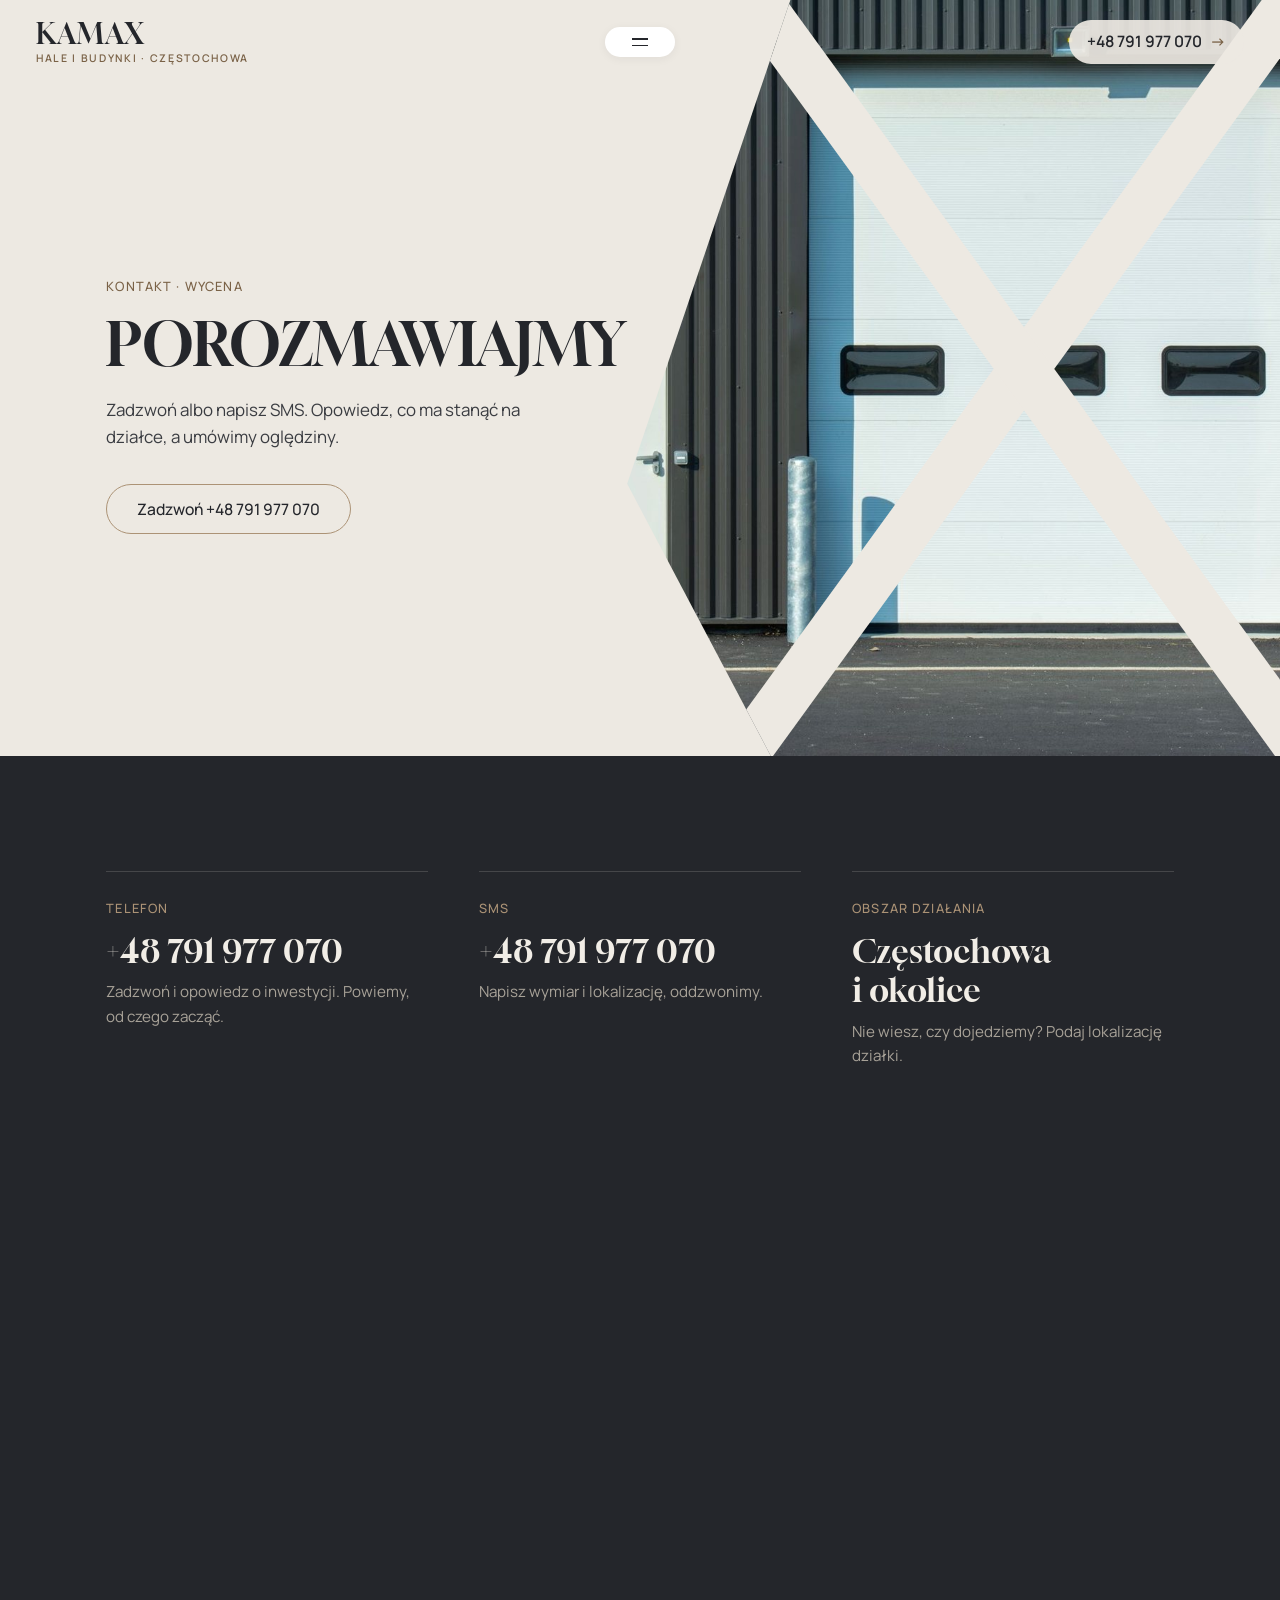
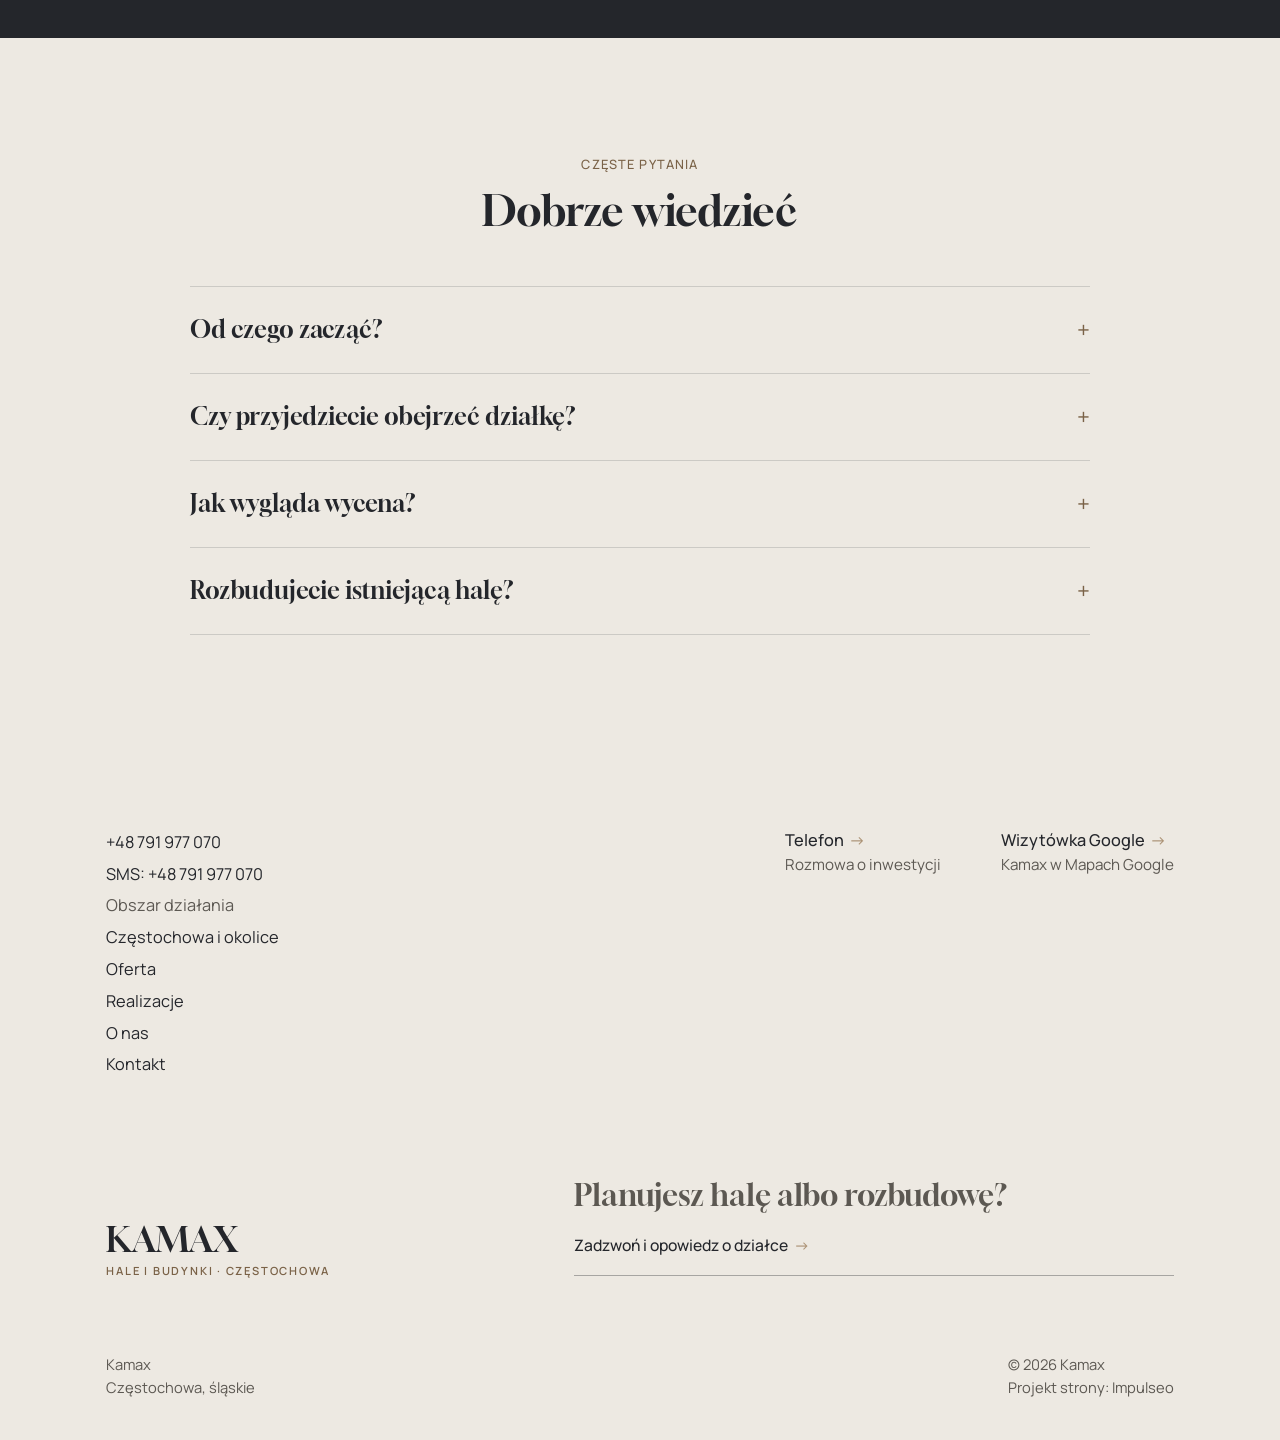
==== commit 17ff709e: "[claude-edit][cmt:39ddeced-7330-42b0-a770-0a1282817e1f] przebudowa wszystkich podstron na układ wg k" ====
--- a/kontakt.html
+++ b/kontakt.html
@@ -2,6 +2,10 @@
 <html lang="pl">
 <head>
 <meta charset="UTF-8">
+<meta name="theme-color" content="#EDE9E2">
+<meta name="theme-color" content="#EDE9E2">
+<meta name="theme-color" content="#EDE9E2">
+<meta name="theme-color" content="#EDE9E2">
 <meta name="viewport" content="width=device-width, initial-scale=1.0">
 <title>Kontakt - Kamax</title>
 <meta name="description" content="Kontakt Kamax - Częstochowa, śląskie">
@@ -19,92 +23,105 @@
 <meta name="twitter:card" content="summary_large_image">
 <link rel="preconnect" href="https://fonts.googleapis.com">
 <link rel="preconnect" href="https://fonts.gstatic.com" crossorigin>
-<link href="https://fonts.googleapis.com/css2?family=Space+Grotesk:wght@500;600;700&family=DM+Sans:opsz,wght@9..40,400;9..40,500;9..40,600&display=swap" rel="stylesheet">
-<link rel="stylesheet" href="assets/styles.css?v=93d61634">
+<link href="https://fonts.googleapis.com/css2?family=Gloock&family=Manrope:wght@300;400;500;600;700&display=swap" rel="stylesheet">
+<link rel="stylesheet" href="assets/styles.css?v=20261104k">
 </head>
 <body>
 
 <header class="nav">
-  <div class="wrap nav-inner">
-    <a class="brand" href="index.html"><span class="name">Kamax</span><span class="sub">Częstochowa</span></a>
-    <nav class="nav-links">
-      <a href="oferta.html">Oferta</a>
-      <a href="realizacje.html">Realizacje</a>
-      <a href="o-nas.html">O nas</a>
-      <a href="kontakt.html" class="active" aria-current="page">Kontakt</a>
-      <a href="tel:+48791977070" class="btn btn-accent">Zadzwoń +48 791 977 070</a>
-    </nav>
-    <button class="nav-toggle" aria-label="Menu"><span></span><span></span><span></span></button>
+  <div class="nav-inner">
+    <a class="brand" href="index.html" aria-label="Kamax - strona główna"><span class="name">KAMAX</span><span class="tag">Hale i&nbsp;budynki · Częstochowa</span></a>
+    <button class="nav-toggle" aria-label="Menu" aria-controls="menu"><span></span><span></span></button>
+    <a class="nav-phone" href="tel:+48791977070">+48 791 977 070 <span class="arr">→</span></a>
   </div>
+  <nav class="nav-links" id="menu" aria-label="Menu główne">
+    <div class="menu-inner">
+      <div class="menu-top"><span class="name">KAMAX</span><span></span><a class="btn" href="tel:+48791977070">+48 791 977 070</a></div>
+      <div class="menu-cols">
+        <ul class="menu-main">
+          <li><a href="index.html">Start</a></li>
+          <li><a href="oferta.html">Oferta</a></li>
+          <li><a href="realizacje.html">Realizacje</a></li>
+          <li><a href="o-nas.html">O&nbsp;nas</a></li>
+          <li><a href="kontakt.html">Kontakt</a></li>
+        </ul>
+        <div class="menu-col"><p class="menu-ttl">Co budujemy</p><ul><li><a href="oferta.html#konstrukcje">Konstrukcje stalowe</a></li><li><a href="oferta.html#magazynowe">Hale magazynowe</a></li><li><a href="oferta.html#produkcyjne">Hale produkcyjne</a></li><li><a href="oferta.html#rozbudowy">Rozbudowy i&nbsp;przebudowy</a></li><li><a href="oferta.html#plyty">Obudowa z&nbsp;płyt warstwowych</a></li><li><a href="oferta.html#uslugowe">Budynki usługowe i&nbsp;gospodarcze</a></li></ul></div>
+        <div class="menu-col"><p class="menu-ttl">Kontakt</p><ul>
+          <li><a href="tel:+48791977070">+48 791 977 070</a></li>
+          <li><a href="sms:+48791977070">Napisz SMS</a></li>
+          <li class="muted">Częstochowa i&nbsp;okolice</li>
+        </ul></div>
+      </div>
+    </div>
+  </nav>
 </header>
 
 <main>
-<section class="pagehead">
-  <img src="img/g9.jpg" alt="Kamax - Zapytaj o wycenę" width="1600" height="1066" decoding="async">
+<section class="banner banner--sub">
+  <div class="banner__content">
+    <span class="sub">Kontakt · wycena</span>
+    <h1>Porozmawiajmy</h1>
+    <p class="banner__txt">Zadzwoń albo napisz SMS. Opowiedz, co ma stanąć na działce, a&nbsp;umówimy oględziny.</p>
+    <div class="btns"><a class="btn" href="tel:+48791977070">Zadzwoń +48 791 977 070</a></div>
+  </div>
+  <figure class="hero-img banner__img"><img src="img/g8.jpg" alt="Brama segmentowa w hali" fetchpriority="high" width="1600" height="1066"></figure>
+</section>
+
+<section class="bg-ink pv">
   <div class="wrap">
-    <span class="eyebrow">Kontakt</span>
-    <h1>Zapytaj o wycenę</h1>
-    <p>Odpowiemy na pytania i przygotujemy wycenę.</p>
-  </div>
-</section>
-<section>
-  <div class="wrap contact-grid">
-    <div class="reveal">
-      <span class="eyebrow">Dane kontaktowe</span>
-      <h2 style="margin:var(--space-4) 0 var(--space-6)">Kamax</h2>
-      <div class="info-list">
-        <div class="info-row"><div class="ic"><svg class="ico-tel" width="16" height="16" viewBox="0 0 24 24" fill="none" aria-hidden="true"><path d="M6.6 10.8a15.5 15.5 0 0 0 6.6 6.6l2.2-2.2a1 1 0 0 1 1-.24 11.4 11.4 0 0 0 3.6.58 1 1 0 0 1 1 1V20a1 1 0 0 1-1 1A17 17 0 0 1 3 4a1 1 0 0 1 1-1h3.5a1 1 0 0 1 1 1c0 1.25.2 2.46.58 3.6a1 1 0 0 1-.25 1l-2.23 2.2Z" fill="currentColor"/></svg></div><div><div class="lbl">Telefon</div><a class="val" href="tel:+48791977070">+48 791 977 070</a></div></div>
-        <div class="info-row"><div class="ic"><svg class="ico-pin" width="16" height="16" viewBox="0 0 24 24" fill="none" aria-hidden="true"><path d="M12 21s7-6.1 7-11.5A7 7 0 0 0 5 9.5C5 14.9 12 21 12 21Z" stroke="currentColor" stroke-width="1.6" fill="none"/><circle cx="12" cy="9.5" r="2.4" fill="currentColor"/></svg></div><div><div class="lbl">Adres</div><div class="val">Częstochowa, śląskie</div></div></div>
-      </div>
+    <div class="contact-grid">
+      <div class="c-card reveal"><span class="sub">Telefon</span><a class="val" href="tel:+48791977070">+48 791 977 070</a><p>Zadzwoń i&nbsp;opowiedz o&nbsp;inwestycji. Powiemy, od czego zacząć.</p></div>
+      <div class="c-card reveal"><span class="sub">SMS</span><a class="val" href="sms:+48791977070">+48 791 977 070</a><p>Napisz wymiar i&nbsp;lokalizację, oddzwonimy.</p></div>
+      <div class="c-card reveal"><span class="sub">Obszar działania</span><span class="val">Częstochowa i&nbsp;okolice</span><p>Nie wiesz, czy dojedziemy? Podaj lokalizację działki.</p></div>
     </div>
-    <div class="reveal">
-      <div class="form">
-        <h3 style="margin-bottom:var(--space-4)">Najszybciej telefonicznie</h3>
-        <p class="muted" style="margin-bottom:var(--space-5)">Zadzwoń, opisz pomysł, a my powiemy, co i jak. Bez zobowiązań.</p>
-        <a href="tel:+48791977070" class="btn btn-accent" style="justify-content:center">Zadzwoń: +48 791 977 070 <span class="arr">→</span></a>
-      </div>
+    <div class="map reveal">
+      <iframe title="Kamax - Częstochowa" src="https://maps.google.com/maps?q=50.8732028%2C19.0632461&amp;z=11&amp;output=embed" loading="lazy" referrerpolicy="no-referrer-when-downgrade"></iframe>
     </div>
   </div>
 </section>
-<section style="padding-top:0">
-  <div class="wrap reveal">
-    <iframe class="map" title="Kamax - Częstochowa" src="https://maps.google.com/maps?q=50.8732028%2C19.0632461&z=15&output=embed" loading="lazy" referrerpolicy="no-referrer-when-downgrade"></iframe>
+
+<section class="bg-paper pv">
+  <div class="wrap">
+    <div class="sec-head reveal"><span class="sub">Częste pytania</span><h2>Dobrze wiedzieć</h2></div>
+    <div class="faq"><details class="qa reveal"><summary>Od czego zacząć?</summary><p>Od telefonu. Na początek wystarczy wymiar, przeznaczenie budynku i&nbsp;lokalizacja działki.</p></details><details class="qa reveal"><summary>Czy przyjedziecie obejrzeć działkę?</summary><p>Tak. Przed wyceną oglądamy teren i&nbsp;sprawdzamy dojazd dla dźwigu i&nbsp;ciężkiego sprzętu.</p></details><details class="qa reveal"><summary>Jak wygląda wycena?</summary><p>Dostajesz ją rozbitą na etapy: posadowienie, konstrukcja, obudowa, bramy. Widzisz, co ile kosztuje.</p></details><details class="qa reveal"><summary>Rozbudujecie istniejącą halę?</summary><p>Tak. Dobudowujemy nowe części do istniejących hal i&nbsp;zmieniamy ich układ pod nowe potrzeby.</p></details></div>
   </div>
 </section>
 </main>
 
 <footer>
   <div class="wrap">
-    <div class="foot-grid">
-      <div class="foot-brand">
-        <div class="name">Kamax</div>
-        <p>Hale magazynowe, produkcyjne i obiekty usługowe. Częstochowa i okolice. Zaczynamy od rozmowy o tym, co ma stanąć na działce.</p>
-      </div>
-      <div class="foot-col">
-        <h4>Nawigacja</h4>
+    <div class="foot-top">
+      <div class="foot-list">
+        <a href="tel:+48791977070">+48 791 977 070</a>
+        <a href="sms:+48791977070">SMS: +48 791 977 070</a>
+        <span class="muted">Obszar działania</span>
+        <span>Częstochowa i&nbsp;okolice</span>
         <a href="oferta.html">Oferta</a>
         <a href="realizacje.html">Realizacje</a>
-        <a href="o-nas.html">O nas</a>
+        <a href="o-nas.html">O&nbsp;nas</a>
         <a href="kontakt.html">Kontakt</a>
       </div>
-      <div class="foot-col">
-        <h4>Kontakt</h4>
-        <a href="tel:+48791977070">+48 791 977 070</a>
-        <p>Częstochowa, śląskie</p>
-      <div class="foot-soc">
-        <a class="soc" href="https://www.google.com/maps/place/Kamax/data=!4m2!3m1!1s0xa31e9bbe7ba546d1:0x5132e5cb5c3500d8" target="_blank" rel="noopener" aria-label="Google - Kamax"><svg viewBox="0 0 24 24" aria-hidden="true" focusable="false"><path d="M12.48 10.92v3.28h7.84c-.24 1.84-.853 3.187-1.787 4.133-1.147 1.147-2.933 2.4-6.053 2.4-4.827 0-8.6-3.893-8.6-8.72s3.773-8.72 8.6-8.72c2.6 0 4.507 1.027 5.907 2.347l2.307-2.307C18.747 1.44 16.133 0 12.48 0 5.867 0 .307 5.387.307 12s5.56 12 12.173 12c3.573 0 6.267-1.173 8.373-3.36 2.16-2.16 2.84-5.213 2.84-7.667 0-.76-.053-1.467-.173-2.053H12.48z" fill="currentColor"/></svg></a>
+      <div class="foot-side">
+        <div><a class="lnk" href="tel:+48791977070">Telefon <span class="arr">→</span></a><span class="foot-note">Rozmowa o&nbsp;inwestycji</span></div>
+        <div><a class="lnk soc-g" href="https://www.google.com/maps/place/Kamax/data=!4m2!3m1!1s0xa31e9bbe7ba546d1:0x5132e5cb5c3500d8" target="_blank" rel="noopener" aria-label="Google - Kamax">Wizytówka Google <span class="arr">→</span></a><span class="foot-note">Kamax w&nbsp;Mapach Google</span></div>
       </div>
+    </div>
+    <div class="foot-mid">
+      <div class="name">KAMAX<small>Hale i&nbsp;budynki · Częstochowa</small></div>
+      <div class="foot-cta">
+        <span class="big">Planujesz halę albo rozbudowę?</span>
+        <a class="lnk" href="tel:+48791977070">Zadzwoń i&nbsp;opowiedz o&nbsp;działce <span class="arr">→</span></a>
       </div>
     </div>
     <div class="foot-bot">
-      <span>© 2026 Kamax</span>
-      <span>Projekt strony: <a class="foot-credit" href="https://impulseo.pl" target="_blank" rel="noopener">Impulseo</a></span>
+      <span>Kamax<br>Częstochowa, śląskie</span>
+      <span>© 2026 Kamax<br>Projekt strony: <a class="foot-credit" href="https://impulseo.pl" target="_blank" rel="noopener">Impulseo</a></span>
     </div>
   </div>
 </footer>
-<div class="sticky-call"><a class="sc-call" href="tel:+48791977070"><svg class="ico-tel" width="16" height="16" viewBox="0 0 24 24" fill="none" aria-hidden="true"><path d="M6.6 10.8a15.5 15.5 0 0 0 6.6 6.6l2.2-2.2a1 1 0 0 1 1-.24 11.4 11.4 0 0 0 3.6.58 1 1 0 0 1 1 1V20a1 1 0 0 1-1 1A17 17 0 0 1 3 4a1 1 0 0 1 1-1h3.5a1 1 0 0 1 1 1c0 1.25.2 2.46.58 3.6a1 1 0 0 1-.25 1l-2.23 2.2Z" fill="currentColor"/></svg> Zadzwoń</a><a class="sc-quote" href="kontakt.html">Zadzwoń</a></div>
+<div class="sticky-call"><a class="sc-call" href="tel:+48791977070"><svg class="ico-tel" width="16" height="16" viewBox="0 0 24 24" fill="none" aria-hidden="true"><path d="M6.6 10.8a15.5 15.5 0 0 0 6.6 6.6l2.2-2.2a1 1 0 0 1 1-.24 11.4 11.4 0 0 0 3.6.58 1 1 0 0 1 1 1V20a1 1 0 0 1-1 1A17 17 0 0 1 3 4a1 1 0 0 1 1-1h3.5a1 1 0 0 1 1 1c0 1.25.2 2.46.58 3.6a1 1 0 0 1-.25 1l-2.23 2.2Z" fill="currentColor"/></svg> Zadzwoń</a><a class="sc-quote" href="sms:+48791977070">SMS</a></div>
 <div class="demo-wazne" data-do="2026-11-10" data-cykl="3" hidden><svg class="dw-ico" width="13" height="13" viewBox="0 0 24 24" fill="none" aria-hidden="true"><circle cx="12" cy="12" r="8.6" stroke="currentColor" stroke-width="1.8"/><path d="M12 7.2V12l3.3 2" stroke="currentColor" stroke-width="1.8" stroke-linecap="round"/></svg><span class="dw-txt"></span></div>
 
-<script src="assets/main.js"></script>
+<script src="assets/main.js?v=20261104k"></script>
 </body>
 </html>
--- a/assets/styles.css
+++ b/assets/styles.css
@@ -1,585 +1,318 @@
 /* ============================================================
-   STOLBASZ — premium, architektoniczny B2B fit-out
-   Jasna paleta, zero brązu. System wg premium-web-craft.
-   Projekt strony: Impulseo (impulseo.pl)
+   KAMAX - układ wg wzoru klienta (klindworthroofing.com), 04.11.2026
+   Beż + grafit + brąz, szeryfowe wersaliki, hero ze zdjęciem w ukośnym
+   kadrze, ogromne napisy sekcji, karuzela usług, pełnoekranowe zdjęcie.
    ============================================================ */
-
 :root{
-  /* PALETA — jasna, architektoniczna, chłodna */
-  --paper:#F4F6F8;          /* główne tło */
-  --paper-2:#E7EBEF;        /* sekcje alternatywne (chłodny jasny szary) */
-  --paper-3:#E7EBEF;        /* delikatne wypełnienia */
-  --ink:#15212E;            /* tekst główny — chłodny grafit */
-  --ink-soft:#243443;       /* nagłówki drugorzędne */
-  --muted:#6B7785;          /* tekst poboczny */
-  --line:rgba(21,33,46,.12);/* hairline */
-  --accent:#E8A317;         /* stonowany petrol-slate — jedyny akcent */
-  --accent-d:#C9870C;
-  --accent-soft:rgba(232,163,23,.10);
-  --dark:#15212E;           /* sekcje ciemne (stopka/CTA) */
-
-  /* HOVER ZDJĘĆ — JEDEN standard dla całego silnika (decyzja K. 04.08.2026, artefakt z wariantami).
-     AKTUALNE (K.+Szymon 09.08.2026, wybór z artefaktu 6 wariantów): zoom 1.05 przy 1.4s -
-     przy tak długim czasie mocniejszy kadr NIE skacze, tylko „oddycha". Poprzedni standard
-     (1.02 / .55s z 04.08) odbierany jako dynamiczny i szybki.
-     Spoczynek lekko przygaszony, ale TYLKO tam, gdzie jest mysz (@media hover:hover) —
-     na telefonie zdjęcia zostają w pełnej jasności. */
-  --img-zoom:1.05;                   /* K.+Szymon 09.08: wariant F z artefaktu porównawczego */
-  --img-rest:brightness(.95) saturate(.99);
-  --img-hot:brightness(1.06) saturate(1.05);
-  --img-dur:1.4s;                    /* K.+Szymon 09.08 (wariant F): powoli = elegancko */
-  --img-ease:cubic-bezier(.16,.84,.44,1);  /* miękki ogon, efekt „oddychania" */
-
-  /* ODSTĘPY — skala 4/8 */
-  --space-1:4px; --space-2:8px; --space-3:12px; --space-4:16px; --space-5:24px;
-  --space-6:32px; --space-7:48px; --space-8:64px; --space-9:96px; --space-10:128px;
-
-  /* TYPOGRAFIA — fluid clamp() (skala podbita 16.07.2026: większe, czytelniejsze litery — uwaga Adama) */
-  --text-sm:clamp(.9rem,.87rem + .12vw,1rem);
-  --text-base:clamp(1.08rem,1.04rem + .18vw,1.2rem);
-  --text-lg:clamp(1.24rem,1.15rem + .34vw,1.44rem);
-  --text-h3:clamp(1.34rem,1.22rem + .55vw,1.66rem);
-  --text-h2:clamp(2.1rem,1.66rem + 2.1vw,3.1rem);
-  --text-h1:clamp(2.9rem,2.1rem + 4vw,5.1rem);
-
-  /* PROMIENIE — architektoniczne, raczej ostre */
-  --r-sm:3px; --r-md:6px; --r-lg:10px;
-
-  /* RUCH */
-  --ease:cubic-bezier(.25,.46,.45,.94); --dur:.24s;
-
-  /* CIENIE — miękkie, warstwowe */
-  --sh-sm:0 1px 2px rgba(16,24,32,.04), 0 2px 8px rgba(16,24,32,.05);
-  --sh-md:0 2px 6px rgba(16,24,32,.05), 0 12px 28px -8px rgba(16,24,32,.12);
-  --sh-lg:0 6px 14px rgba(16,24,32,.07), 0 26px 56px -18px rgba(16,24,32,.22);
-
-  --hairline:1px solid var(--line);
-
-  --font-display:'Space Grotesk','Inter',sans-serif;
-  --font-body:'DM Sans','Inter',sans-serif;
-}
-
-*{box-sizing:border-box;margin:0;padding:0}
-html{scroll-behavior:smooth}
-body{
-  font-family:var(--font-body);
-  font-size:var(--text-base);
-  line-height:1.65;
-  color:var(--ink);
-  background:var(--paper);
-  -webkit-font-smoothing:antialiased;
-  text-rendering:optimizeLegibility;
-}
-img{max-width:100%;height:auto;display:block}  /* height:auto = width/height z atrybutów trzyma proporcje (TOP#12) */
+  --paper:#EDE9E2;--paper-2:#E3DDD3;--ink:#24262B;--ink-2:#2D3036;
+  --accent:#AC9376;--accent-d:#7A6247;--accent-soft:rgba(172,147,118,.14);
+  --light:#F1EDE6;--faded:#A8A298;--muted:#5C5852;--line:rgba(36,38,43,.16);--line-l:rgba(241,237,230,.16);
+  --serif:"Gloock",Georgia,"Times New Roman",serif;
+  --sans:"Manrope",Arial,sans-serif;
+  --ease:cubic-bezier(.2,.7,.2,1);--dur:.6s;
+  --nav-h:84px;--pad:clamp(20px,8.3vw,120px);--pad-s:clamp(16px,2.8vw,40px);
+  --r-sm:999px;--space-5:20px;
+  --img-dur:1.4s;--img-ease:cubic-bezier(.2,.7,.2,1);--img-zoom:1.05;--img-rest:none;--img-hot:none;
+}
+*,*::before,*::after{box-sizing:border-box}
+html{-webkit-text-size-adjust:100%;scroll-behavior:smooth}
+html.menu-open{overflow:hidden}
+body{margin:0;font-family:var(--sans);font-size:16px;line-height:1.6;color:var(--ink);background:var(--paper);
+  -webkit-font-smoothing:antialiased;text-rendering:optimizeLegibility}
+img{display:block;max-width:100%;height:auto}
 a{color:inherit;text-decoration:none}
-
-.wrap{width:min(92%,1180px);margin-inline:auto}
-section{padding-block:clamp(52px,6.5vw,96px)}
-
-h1,h2,h3{font-family:var(--font-display);font-weight:700;line-height:1.08;letter-spacing:-.02em;color:var(--ink)}
-h1{font-size:var(--text-h1);letter-spacing:-.035em}
-h2{font-size:var(--text-h2);letter-spacing:-.025em}
-h3{font-size:var(--text-h3)}
-/* MIARA — długość wiersza. WCAG 2.2 SC 1.4.8: max 80 znaków; Butterick: 45–90.
-   68ch daje realnie 72–78 znaków polskiego tekstu, czyli z zapasem pod granicą.
-   Wcześniej limit miał TYLKO <p> — <li>, <blockquote> i <dd> nie miały żadnego,
-   i to jedyny powód, dla którego 23 bloki na dwóch oddanych stronach jadą po
-   83–106 znaków w wierszu (pomiar 07.08.2026, bramka `miara`).
-   ⚠️ Listy i definicje ograniczamy TYLKO bez klasy: `ul`/`ol` z klasą to u nas
-   układ (siatki kafli, menu), a nie tekst ciągły — tam miarę wyznacza układ. */
-/* 60ch, nie 68ch (K. 10.08): po zmianie fontów na węższe kroje (DM Sans i spółka)
-   w 68ch mieściło się ~90 znaków - bramka pikselowa słusznie zgłaszała przekroczenie
-   granicy 80. Pomiar na żywej przeglądarce: 60ch = 90 znaków, 53ch = ~78 znaków, czyli normę WCAG 1.4.8. */
-:root{ --miara:53ch }
-p{max-width:min(100%,var(--miara))}
-blockquote,
-ul:not([class])>li, ol:not([class])>li,
-dl:not([class])>dd{max-width:min(100%,var(--miara))}
-
-/* ⚠️ Świadomie BEZ wyjątku `.tile p,.card p,.svc p{max-width:none}`, choć nasuwa się sam:
-   te akapity BYŁY już ograniczone (stare `p{max-width:65ch}`), więc „wyjątek" nie odblokowałby
-   niczego nowego — tylko ROZLUŹNIŁ stan sprzed zmiany na wszystkich demach naraz.
-   `figcaption` żadna z reguł wyżej nie dotyczy, więc też nie potrzebuje zwolnienia. */
-
-/* ŁAMANIE. `balance` wyrównuje długości wierszy w nagłówku, `pretty` pilnuje ostatniego
-   wiersza akapitu, żeby nie został w nim jeden wyraz. Obsługiwane od Chrome 117 /
-   Safari 17.5; starsze przeglądarki po prostu ignorują tę własność.
-   `text-wrap:pretty` nie występowało dotąd ANI RAZ w silniku ani w repo klientów. */
-h1,h2,h3,.lead,.lede{text-wrap:balance}
-p,li,blockquote,dd{text-wrap:pretty}
-
-.eyebrow{
-  font-family:var(--font-body);
-  font-size:var(--text-sm);
-  font-weight:600;
-  letter-spacing:.18em;
-  text-transform:uppercase;
-  color:var(--accent);
-  display:inline-flex;align-items:center;gap:var(--space-3);
-}
-/* flex:none + margin-top = kreska trzyma się PIERWSZEJ linii. Wcześniej align-items:center
-   centrowało ją względem całego bloku i przy zawinięciu (długi kicker typu
-   „…WNĘTRZ · LESZNO · OD 2019") druga linia lądowała z brzydkim wcięciem. */
-.eyebrow{align-items:flex-start}
-.eyebrow>*,.eyebrow{text-wrap:balance}   /* dlugi kicker lamal sie na sierote typu samo „2019" w drugiej linii */
-.eyebrow::before{content:"";width:28px;height:1px;background:var(--accent);display:inline-block;flex:none;margin-top:.62em}
-
-.muted{color:var(--muted)}
-.lead{font-size:var(--text-lg);line-height:1.55;color:var(--ink-soft);max-width:50ch}
-
-/* ---------- BUTTONS ---------- */
-.btn{
-  display:inline-flex;align-items:center;gap:var(--space-2);
-  font-weight:600;font-size:var(--text-sm);letter-spacing:.02em;
-  padding:var(--space-4) var(--space-6);
-  border-radius:var(--r-sm);
-  transition:transform var(--dur) var(--ease),box-shadow var(--dur) var(--ease),background var(--dur) var(--ease);
-  cursor:pointer;border:1px solid transparent;
-}
-.btn-accent{background:var(--accent);color:#fff;box-shadow:var(--sh-sm)}
-.btn-accent:hover{background:var(--accent-d);transform:translateY(-2px);box-shadow:var(--sh-md)}
-.btn-accent:active{transform:translateY(0);box-shadow:var(--sh-sm)}
-.btn-ghost{background:transparent;color:var(--ink);border-color:var(--line)}
-.btn-ghost:hover{border-color:var(--accent);color:var(--accent);transform:translateY(-2px)}
-.btn-light{background:#fff;color:var(--ink);box-shadow:var(--sh-sm)}
-.btn-light:hover{transform:translateY(-2px);box-shadow:var(--sh-md)}
-.btn .arr{transition:transform var(--dur) var(--ease)}
-.btn:hover .arr{transform:translateX(4px)}
-
-/* ---------- NAV ---------- */
-.nav{
-  position:sticky;top:0;z-index:50;
-  background:color-mix(in srgb,var(--paper) 88%,transparent);
-  backdrop-filter:saturate(140%) blur(10px);
-  border-bottom:var(--hairline);
-}
-.nav-inner{display:flex;align-items:center;justify-content:space-between;gap:var(--space-5);height:72px}
-/* ANTY-NACHODZENIE (K. 05.08.2026): długa nazwa firmy + przycisk z pełnym numerem nie mieściły się w pasku
-   i flex ściskał linki PONIŻEJ ich treści - "Kontakt" wchodził na ramkę "Zadzwoń +48 ...". Teraz ustępuje
-   nazwa marki (skrót wielokropkiem), a menu i przycisk nigdy się nie kurczą ani nie zachodzą na siebie. */
-.brand{display:flex;flex-direction:column;line-height:1;min-width:0;flex:0 1 auto}
-.brand .name{font-family:var(--font-display);font-weight:800;font-size:1.35rem;letter-spacing:.04em;white-space:nowrap;overflow:hidden;text-overflow:ellipsis}
-.brand .sub{font-size:.62rem;letter-spacing:.34em;text-transform:uppercase;color:var(--muted);margin-top:5px;white-space:nowrap;overflow:hidden;text-overflow:ellipsis}
-.nav-links{display:flex;align-items:center;gap:var(--space-6);flex:0 0 auto}
-.nav-links a{font-size:var(--text-sm);font-weight:500;color:var(--ink-soft);position:relative;padding-block:4px;white-space:nowrap;transition:color var(--dur) var(--ease)}
-.nav-links a::after{content:"";position:absolute;left:0;bottom:0;width:0;height:1.5px;background:var(--accent);transition:width var(--dur) var(--ease)}
-.nav-links a:hover,.nav-links a.active{color:var(--ink)}
-.nav-links a:hover::after,.nav-links a.active::after{width:100%}
-.nav-links .btn{padding:var(--space-2) var(--space-5)}
-/* przyciski w nav: właściwy kolor (przebij .nav-links a) + bez podkreślenia */
-.nav-links a.btn-accent{color:#fff}
-.nav-links a.btn-ghost,.nav-links a.btn-light{color:var(--ink)}
-/* CTA w pasku: NIE podkreślenie spod linków menu, ale ten sam przelatujący błysk,
-   co na wszystkich innych przyciskach (zgłoszenie K. 13.08.2026 - „na hero jest efekt
-   światła przechodzącego przez przycisk, na navbarze go nie ma, a mają być identyczne").
-   Reguła `.nav-links a::after` jest silniejsza od `.btn::after`, więc trzeba jej
-   geometrię wyzerować i wpisać połysk z nazwy - samo `display:none` gasiło efekt. */
-.nav-links a.btn::after{
-  display:block;content:"";position:absolute;inset:0;z-index:-1;pointer-events:none;
-  width:auto;height:auto;border-radius:inherit;   /* kasuje geometrię podkreślenia (width:0;height:1.5px) */
-  background:linear-gradient(100deg,transparent 32%,rgba(255,255,255,.20) 50%,transparent 68%);
-  translate:-120% 0}
-@media (prefers-reduced-motion:no-preference){
-  .nav-links a.btn:hover::after{translate:120% 0;transition:translate .75s var(--mt-ease,cubic-bezier(.16,.84,.44,1))}
-}
-.nav-toggle{display:none;background:none;border:none;cursor:pointer;flex-direction:column;gap:5px;padding:8px}
-.nav-toggle span{width:24px;height:2px;background:var(--ink);transition:var(--dur)}
-/* Ciasny zakres MIĘDZY menu mobilnym a pełnym pulpitem: zbijamy odstępy i nazwę marki,
-   żeby wszystko zmieściło się naturalnie, zanim w ogóle dojdzie do skracania wielokropkiem. */
-@media(max-width:1280px) and (min-width:921px){
-  .nav-links{gap:var(--space-4)}
-  .nav-links .btn{padding:var(--space-2) var(--space-4)}
-  .brand .name{font-size:1.15rem}
-}
-
-/* ---------- HERO (split) ---------- */
-.hero{position:relative;overflow:hidden;border-bottom:var(--hairline)}
-.hero-grid{display:grid;grid-template-columns:1.05fr .95fr;gap:clamp(24px,4vw,60px);align-items:center;
-  padding-block:clamp(36px,4.5vw,64px)}
-.hero-copy .eyebrow{margin-bottom:var(--space-5)}
-.hero-copy h1{margin-bottom:var(--space-5)}
-.hero-copy .lead{margin-bottom:var(--space-7)}
-.hero-actions{display:flex;flex-wrap:wrap;gap:var(--space-4)}
-.hero-art{position:relative;aspect-ratio:4/3;border-radius:var(--r-lg);overflow:hidden;box-shadow:var(--sh-lg)}
-.hero-art img{width:100%;height:100%;object-fit:cover}
-.hero-art::after{content:"";position:absolute;inset:0;background:linear-gradient(180deg,transparent 55%,rgba(18,24,28,.28))}
-.hero-badge{position:absolute;left:var(--space-5);bottom:var(--space-5);z-index:2;
-  background:rgba(252,252,251,.94);backdrop-filter:blur(4px);
-  border-radius:var(--r-md);padding:var(--space-4) var(--space-5);box-shadow:var(--sh-md);max-width:78%}
-.hero-badge strong{display:block;font-family:var(--font-display);font-size:1rem;letter-spacing:-.01em}
-.hero-badge span{font-size:var(--text-sm);color:var(--muted)}
-
-/* ---------- HERO duży / kinowy (strona główna) ---------- */
-.hero-cine{position:relative;min-height:clamp(560px,82vh,840px);min-height:clamp(560px,82svh,840px);display:flex;align-items:center;overflow:hidden;border-bottom:var(--hairline)}
-.hero-cine>img{position:absolute;inset:0;width:100%;height:100%;object-fit:cover;z-index:0}
-.hero-cine::after{content:"";position:absolute;inset:0;z-index:1;
-  background:linear-gradient(95deg,rgba(13,18,23,.86) 0%,rgba(13,18,23,.64) 32%,rgba(13,18,23,.24) 62%,rgba(13,18,23,.04) 100%)}
-.hero-cine .wrap{position:relative;z-index:2;padding-block:var(--space-8)}
-.hero-cine .hero-copy{max-width:660px}
-.hero-cine .eyebrow{color:#fff;margin-bottom:var(--space-5)}
-.hero-cine .eyebrow::before{background:#fff}
-.hero-cine h1{color:#fff;margin-bottom:var(--space-5);font-size:clamp(2.9rem,2rem + 4.4vw,5.2rem);text-wrap:balance}
-.hero-cine .lead{color:rgba(255,255,255,.92);max-width:48ch;margin-bottom:var(--space-7)}
-.hero-cine .hero-actions{display:flex;flex-wrap:wrap;gap:var(--space-4)}
-/* NISKIE OKNO (laptop z dokiem i paskami przeglądarki ma ~700-780 px wysokości widoku):
-   H1 do 5.2rem + długi lead nie mieściły się i przyciski wypadały POD krawędź ekranu -
-   klient widział stronę bez ani jednego CTA. Skalujemy w dół, zamiast przycinać treść. */
-@media(min-width:821px) and (max-height:820px){
-  .hero-cine{min-height:clamp(520px,94svh,780px)}
-  .hero-cine .wrap{padding-block:var(--space-6)}
-  .hero-cine h1{font-size:clamp(2.2rem,1.5rem + 2.6vw,3.6rem);margin-bottom:var(--space-4)}
-  .hero-cine .eyebrow{margin-bottom:var(--space-4)}
-  .hero-cine .lead{margin-bottom:var(--space-5);max-width:44ch}
-}
-@media(max-width:680px){
-  .hero-cine{min-height:clamp(520px,76vh,640px);min-height:clamp(520px,76svh,640px);align-items:flex-end}
-  .hero-cine::after{background:linear-gradient(0deg,rgba(13,18,23,.9) 6%,rgba(13,18,23,.45) 55%,rgba(13,18,23,.25) 100%)}
-  .hero-cine .wrap{padding-bottom:var(--space-9)}
-  /* TELEFON (~90% oglądających): lead potrafił zająć 8 linii i zepchnąć CTA poza pierwszy ekran.
-     Zwężamy interlinię i skalę - treści nie ucinamy, bo to ona sprzedaje. */
-  .hero-cine .lead{font-size:.98rem;line-height:1.5;margin-bottom:var(--space-5)}
-  .hero-cine .eyebrow{font-size:.72rem;letter-spacing:.13em;margin-bottom:var(--space-4)}
-  .hero-cine .eyebrow::before{width:20px}
-  .hero-cine h1{margin-bottom:var(--space-4)}
-}
-
-/* full-bleed hero variant (podstrony) */
-.pagehead{position:relative;min-height:46vh;min-height:46svh;display:flex;align-items:flex-end;overflow:hidden;border-bottom:var(--hairline)}
-.pagehead img{position:absolute;inset:0;width:100%;height:100%;object-fit:cover}
-/* 10.08.2026 (decyzja K.): mocniejsze przyciemnienie + cień pod tekstem. Bramka mierzyła na
-   nagłówkach podstron 3,38-3,43:1 przy wymaganych 4,5 — jasne zdjęcie (hala, śnieg, niebo)
-   podchodziło pod biały tekst. Zdjęcia klientów są różne, więc kontrast musi dawać WARSTWA,
-   a nie szczęśliwy dobór kadru. */
-.pagehead::after{content:"";position:absolute;inset:0;background:linear-gradient(180deg,rgba(18,24,28,.40),rgba(18,24,28,.76))}
-.pagehead .wrap{position:relative;z-index:2;padding-block:var(--space-9);color:#fff}
-.pagehead h1{color:#fff;max-width:18ch;text-shadow:0 2px 16px rgba(0,0,0,.55)}
-.pagehead .eyebrow{color:#fff}
-.pagehead .eyebrow::before{background:#fff}
-.pagehead p{color:rgba(255,255,255,.92);margin-top:var(--space-4);max-width:54ch;text-shadow:0 1px 12px rgba(0,0,0,.5)}
-
-/* ---------- STRIP (pasek skrótów / liczby) ---------- */
-.strip{background:var(--dark);color:#fff}
-/* PASEK HASEŁ — standard 04.08.2026 (decyzja K.): 5 haseł w JEDNYM rzędzie, tekst WYŚRODKOWANY,
-   węższe marginesy boczne niż reszta strony (pasek ma iść szerzej), równe wysokości kolumn. */
-.strip .wrap{width:min(96%,1440px);display:grid;grid-template-columns:repeat(5,1fr);
-  gap:var(--space-5);padding-block:var(--space-7);align-items:stretch}
-.strip .item .k{font-family:var(--font-display);font-size:clamp(1.05rem,.82rem + .85vw,1.55rem);
-  font-weight:800;letter-spacing:-.02em;color:#fff;line-height:1.18;text-wrap:balance}
-.strip .item .v{font-size:var(--text-sm);color:rgba(255,255,255,.66);margin-top:var(--space-2);line-height:1.4}
-.strip .item{border-left:2px solid var(--accent);padding-inline:var(--space-4);
-  text-align:center;display:flex;flex-direction:column;justify-content:center}
-/* liczba kolumn = liczba haseł, żeby ostatnie nie zostawało samo w drugim rzędzie.
-   Klasę n-N nadaje multipage.py; domyślnie (bez klasy) pasek jest 5-kolumnowy. */
-.strip.n-2 .wrap{grid-template-columns:repeat(2,1fr)}
-.strip.n-3 .wrap{grid-template-columns:repeat(3,1fr)}
-.strip.n-4 .wrap{grid-template-columns:repeat(4,1fr);gap:var(--space-6)}
-.strip.n-4 .item .k{font-size:clamp(1.3rem,1rem + 1.1vw,2rem)}
-.strip.n-6 .wrap{grid-template-columns:repeat(6,1fr);gap:var(--space-4)}
-.strip.n-6 .item .k{font-size:clamp(.98rem,.8rem + .7vw,1.35rem)}
-/* równe łamanie: zamiast "długa linia + jedno słowo" obie linie zbliżonej długości */
-.strip .item .k{text-wrap:balance}
-
-/* ---------- SECTION HEAD ---------- */
-.head{max-width:48rem;margin-bottom:var(--space-8)}
-.head.center{margin-inline:auto;text-align:center}
-.head .eyebrow{margin-bottom:var(--space-4)}
-.head h2{margin-bottom:var(--space-4)}
-.head p{color:var(--muted);font-size:var(--text-lg);line-height:1.55}
-.head.center p{margin-inline:auto}
-
-/* ---------- INTRO SPLIT ---------- */
-.split{display:grid;grid-template-columns:.92fr 1.08fr;gap:clamp(28px,5vw,80px);align-items:center}
-.split.rev{grid-template-columns:1.08fr .92fr}
-.split.rev .split-art{order:-1}
-.split-art{position:relative;aspect-ratio:5/4;border-radius:var(--r-lg);overflow:hidden;box-shadow:var(--sh-lg)}
-.split-art img{width:100%;height:100%;object-fit:cover}
-.split-copy h2{margin-bottom:var(--space-5)}
-.split-copy p+p{margin-top:var(--space-4)}
-.split-copy .btn{margin-top:var(--space-6)}
-
-/* ---------- SERVICES (zakres) ---------- */
-.svc-grid{display:grid;grid-template-columns:repeat(auto-fit,minmax(280px,1fr));gap:var(--space-5)}
-.svc{background:#fff;border:var(--hairline);border-radius:var(--r-md);padding:var(--space-7) var(--space-6);
-  transition:transform var(--dur) var(--ease),box-shadow var(--dur) var(--ease),border-color var(--dur) var(--ease);
-  position:relative;overflow:hidden}
-.svc::before{content:"";position:absolute;left:0;top:0;width:3px;height:0;background:var(--accent);transition:height var(--dur) var(--ease)}
-.svc:hover{transform:translateY(-4px);box-shadow:var(--sh-md);border-color:transparent}
-.svc:hover::before{height:100%}
-.svc .ic{font-family:var(--font-display);font-size:.8rem;font-weight:700;letter-spacing:.12em;color:var(--accent);margin-bottom:var(--space-4)}
-.svc h3{margin-bottom:var(--space-3);font-size:1.22rem}
-.svc p{color:var(--muted);font-size:var(--text-base);line-height:1.6}
-
-/* big detailed service rows */
-.svc-row{display:grid;grid-template-columns:.8fr 1.2fr;gap:clamp(20px,4vw,60px);align-items:center;padding-block:var(--space-8)}
-.svc-row+.svc-row{border-top:var(--hairline)}
-.svc-row.rev{grid-template-columns:1.2fr .8fr}
-/* Naprzemienny układ wierszy oferty: co drugi wiersz ma zdjęcie po PRAWEJ.
-   Było `order:-1` — martwy kod, bo zdjęcie i tak jest pierwszym dzieckiem w HTML,
-   więc wszystkie wiersze wyglądały identycznie (zdjęcie zawsze z lewej), a `rev`
-   zmieniało tylko szerokość kolumn. Znalezione 29.07.2026 przy różnicowaniu kierunków
-   animacji (pomiar pozycji: art.mid 390/502 przy row.mid 756 — zawsze lewa strona). */
-.svc-row.rev .svc-row-art{order:2}
-.svc-row-art{aspect-ratio:4/3;border-radius:var(--r-md);overflow:hidden;box-shadow:var(--sh-md)}
-.svc-row-art img{width:100%;height:100%;object-fit:cover}
-.svc-row h3{font-size:1.5rem;margin-bottom:var(--space-4)}
-.svc-row .num{font-family:var(--font-display);font-size:.85rem;font-weight:700;letter-spacing:.14em;color:var(--accent);display:block;margin-bottom:var(--space-3)}
-.svc-row ul{list-style:none;margin-top:var(--space-4);display:flex;flex-direction:column;gap:var(--space-2)}
-.svc-row li{position:relative;padding-left:var(--space-5);color:var(--muted);font-size:var(--text-base)}
-.svc-row li::before{content:"";position:absolute;left:0;top:.62em;width:8px;height:1px;background:var(--accent)}
-
-/* ---------- GALLERY (realizacje) ---------- */
-.gallery{display:grid;grid-template-columns:repeat(12,1fr);gap:var(--space-4);grid-auto-rows:200px}
-/* GALERIA MASONRY — pionowe zdjęcia (portrety beauty/wellness) bez przycinania: kolumny, height auto */
-.gallery-masonry{column-count:3;column-gap:var(--space-4)}
-@media(max-width:900px){.gallery-masonry{column-count:2}}
-@media(max-width:560px){.gallery-masonry{column-count:1}}
-.gallery-masonry .m-tile{break-inside:avoid;margin:0 0 var(--space-4);padding:0;position:relative;overflow:hidden;border-radius:var(--r-md);border:1px solid var(--line)}
-.gallery-masonry .m-tile img{width:100%;height:auto;display:block}
-.gallery-masonry .m-tile .cap{position:absolute;left:0;right:0;bottom:0;padding:var(--space-4);color:#fff;background:linear-gradient(0deg,rgba(0,0,0,.55),transparent);font-size:var(--text-sm)}
-.gallery-masonry .m-tile .cap small{display:block;font-weight:400;opacity:.78;letter-spacing:.04em;text-transform:uppercase;font-size:.66rem;margin-top:3px}
-.tile{position:relative;overflow:hidden;border-radius:var(--r-md);box-shadow:var(--sh-sm);
-  transition:transform var(--dur) var(--ease),box-shadow var(--dur) var(--ease)}
-.tile img{width:100%;height:100%;object-fit:cover;
-  transition:transform var(--img-dur) var(--img-ease),filter var(--img-dur) var(--img-ease)}
-.tile:hover{box-shadow:var(--sh-md)}
-.tile .cap{position:absolute;left:0;right:0;bottom:0;padding:var(--space-5) var(--space-4) var(--space-4);
-  /* mocniejszy spad + cien pod tekstem: na JASNYCH zdjeciach klienta (biale fronty, sciany)
-     slaby gradient dawal kontrast ~1.5:1 zamiast wymaganych 3.6:1 (bramka wygladu, 10.08.2026) */
-  background:linear-gradient(transparent 10%,rgba(18,24,28,.55) 40%,rgba(18,24,28,.88) 68%,rgba(18,24,28,.99));color:#fff;
-  text-shadow:0 1px 2px rgba(0,0,0,.85),0 2px 10px rgba(0,0,0,.55);
-  font-size:var(--text-sm);font-weight:600;letter-spacing:.01em;
-  opacity:0;transform:translateY(8px);transition:var(--dur) var(--ease)}
-.tile:hover .cap{opacity:1;transform:translateY(0)}
-.tile .cap small{display:block;font-weight:400;opacity:.78;letter-spacing:.04em;text-transform:uppercase;font-size:.66rem;margin-top:3px}
-/* bento spans */
-.t-wide{grid-column:span 6}
-.t-tall{grid-column:span 6;grid-row:span 2}
-.t-std{grid-column:span 6}
-.t-third{grid-column:span 4}
-.t-two3{grid-column:span 8}
-
-/* ---------- TRUST / WIARYGODNOŚĆ ---------- */
-.trust{background:var(--paper-2)}
-.trust-grid{display:grid;grid-template-columns:repeat(auto-fit,minmax(240px,1fr));gap:var(--space-5);margin-top:var(--space-7)}
-.trust-card{background:#fff;border-radius:var(--r-md);padding:var(--space-7) var(--space-6);box-shadow:var(--sh-sm);border-top:3px solid var(--accent)}
-.trust-card .big{font-family:var(--font-display);font-size:clamp(1.8rem,1.3rem + 1.6vw,2.6rem);font-weight:800;letter-spacing:-.02em;color:var(--ink);line-height:1}
-.trust-card h3{font-size:1.12rem;margin:var(--space-3) 0 var(--space-2)}
-.trust-card p{color:var(--muted);font-size:var(--text-base);line-height:1.55}
-
-/* ---------- CTA band ---------- */
-.cta{background:var(--dark);color:#fff;position:relative;overflow:hidden}
-/* telefon w CTA: na ciemnym tle biały (domyślnie), rodziny z JASNYM tłem CTA
-   nadpisują to u siebie - wcześniej kolor siedział w stylu inline i wygrywał z rodziną. */
-.cta .btn-ghost-cta{color:#fff;border-color:rgba(255,255,255,.3)}
-.cta .wrap{display:grid;grid-template-columns:1.4fr .6fr;gap:var(--space-7);align-items:center;position:relative;z-index:2}
-.cta h2{color:#fff;max-width:20ch}
-.cta p{color:rgba(255,255,255,.74);margin-top:var(--space-4)}
-.cta-actions{display:flex;flex-direction:column;gap:var(--space-3);align-items:flex-start}
-.cta::before{content:"";position:absolute;right:-80px;top:-80px;width:360px;height:360px;border-radius:50%;
-  background:radial-gradient(circle,var(--accent-soft),transparent 70%)}
-
-/* ---------- CONTACT ---------- */
-.contact-grid{display:grid;grid-template-columns:.85fr 1.15fr;gap:clamp(28px,4vw,56px);align-items:start}
-.info-list{display:flex;flex-direction:column;gap:var(--space-2)}
-.info-row{display:flex;gap:var(--space-4);align-items:flex-start;padding-block:var(--space-4);border-bottom:var(--hairline)}
-.info-row .ic{flex:none;width:42px;height:42px;display:grid;place-items:center;border-radius:50%;
-  background:var(--accent-soft);color:var(--accent);font-size:1.05rem}
-.info-row .lbl{font-size:.72rem;letter-spacing:.14em;text-transform:uppercase;color:var(--muted)}
-.info-row .val{font-weight:600;font-size:var(--text-base);margin-top:2px}
-.info-row a.val:hover{color:var(--accent)}
-.map{border:none;border-radius:var(--r-lg);box-shadow:var(--sh-md);width:100%;height:100%;min-height:380px;filter:grayscale(.2) contrast(1.02)}
-.form{background:#fff;border:var(--hairline);border-radius:var(--r-lg);padding:clamp(24px,3vw,40px);box-shadow:var(--sh-sm)}
-.form .fld{margin-bottom:var(--space-5)}
-.form label{display:block;font-size:var(--text-sm);font-weight:600;margin-bottom:var(--space-2)}
-.form input,.form textarea{width:100%;font-family:inherit;font-size:var(--text-base);color:var(--ink);
-  padding:var(--space-4);border:var(--hairline);border-radius:var(--r-sm);background:var(--paper);transition:border-color var(--dur)}
-.form input:focus,.form textarea:focus{outline:none;border-color:var(--accent);background:#fff}
-.form textarea{resize:vertical;min-height:120px}
-.form .note{font-size:var(--text-sm);color:var(--muted);margin-top:var(--space-3)}
-
-/* ---------- FOOTER ---------- */
-footer{background:var(--dark);color:#fff;padding-block:var(--space-9) var(--space-6)}
-.foot-grid{display:grid;grid-template-columns:1.4fr 1fr 1fr;gap:var(--space-7);margin-bottom:var(--space-8)}
-.foot-brand .name{font-family:var(--font-display);font-weight:800;font-size:1.4rem;letter-spacing:.04em}
-.foot-brand p{color:rgba(255,255,255,.62);margin-top:var(--space-4);font-size:var(--text-base);max-width:38ch}
-.foot-col h4{font-size:.74rem;letter-spacing:.16em;text-transform:uppercase;color:rgba(255,255,255,.5);margin-bottom:var(--space-4)}
-.foot-col a,.foot-col p{display:block;color:rgba(255,255,255,.82);font-size:var(--text-base);margin-bottom:var(--space-3)}
-.foot-col a:hover{color:#fff}
-.foot-bot{border-top:1px solid rgba(255,255,255,.12);padding-top:var(--space-5);display:flex;justify-content:space-between;flex-wrap:wrap;gap:var(--space-3);
-  font-size:var(--text-sm);color:rgba(255,255,255,.55)}
-.foot-bot a:hover{color:#fff}
-/* Podpis w stopce = klikalny link do impulseo.pl (31.07.2026). Ma być WIDOCZNIE klikalny,
-   ale nie krzyczeć - stąd sam kolor jaśniejszy + delikatne podkreślenie na najeździe. */
-.foot-bot a.foot-credit{color:rgba(255,255,255,.78);text-decoration:none;border-bottom:1px solid rgba(255,255,255,.28)}
-.foot-bot a.foot-credit:hover{color:#fff;border-bottom-color:#fff}
-
-/* ---------- REVEAL ---------- */
-.reveal{opacity:0;transform:translateY(22px);transition:opacity .6s var(--ease),transform .6s var(--ease)}
-.reveal.in{opacity:1;transform:none}
-
-/* ---------- RESPONSIVE ---------- */
-@media(max-width:920px){
-  .hero-grid,.split,.split.rev,.svc-row,.svc-row.rev,.cta .wrap,.contact-grid,.foot-grid{grid-template-columns:1fr}
-  .split.rev .split-art,.svc-row.rev .svc-row-art{order:0}
-  .hero-art{aspect-ratio:16/10;max-height:420px}
-  .strip .wrap,.strip.n-2 .wrap,.strip.n-3 .wrap,.strip.n-4 .wrap,.strip.n-6 .wrap{grid-template-columns:repeat(2,1fr);gap:var(--space-6)}
-  .strip .item .k,.strip.n-6 .item .k{font-size:clamp(1.3rem,1.1rem + 1vw,2rem)}
-  .gallery{grid-auto-rows:180px}
-  .t-wide,.t-tall,.t-std,.t-third,.t-two3{grid-column:span 6}
-  .t-tall{grid-row:span 1}
-  .cta-actions{flex-direction:row;flex-wrap:wrap}
-  .foot-grid{gap:var(--space-6)}
-}
-@media(max-width:680px){
-  .nav-links{position:fixed;inset:72px 0 auto 0;background:var(--paper);flex-direction:column;align-items:stretch;
-    gap:0;padding:var(--space-4) 6%;border-bottom:var(--hairline);box-shadow:var(--sh-md);
-    transform:translateY(-120%);transition:transform var(--dur) var(--ease)}
-  .nav-links.open{transform:translateY(0)}
-  .nav-links a{padding-block:var(--space-4);border-bottom:var(--hairline)}
-  .nav-links .btn{margin-top:var(--space-3);justify-content:center}
-  .nav-toggle{display:flex}
-  .strip .wrap,.strip.n-2 .wrap,.strip.n-3 .wrap,.strip.n-4 .wrap,.strip.n-6 .wrap{grid-template-columns:1fr}
-  .gallery{grid-template-columns:repeat(6,1fr)}
-  .foot-grid{grid-template-columns:1fr}
-}
-@media(prefers-reduced-motion:reduce){
-  /* audyt 09.08 TOP#14: samo skrócenie duration przy animacji INFINITE = stroboskop
-     (pętla .01ms miga ekranem); iteration-count:1 gasi pętlę naprawdę. Pseudoelementy
-     też - tła hero (gastro/studio) animują ::before/img, blanket na * ich nie łapał. */
-  *,*::before,*::after{animation-duration:.01ms!important;animation-iteration-count:1!important;animation-delay:0s!important;transition:none!important}
-  .reveal{opacity:1!important;transform:none!important}
-  html{scroll-behavior:auto}
-}
-
-/* ============================================================
-   PREMIUM LAYER — destylat deep-researchu branż (anty-AI, spokój).
-   Zmienne STOLBASZ (--accent/--ink/--paper/--line/--dark). Ruch ledwo
-   zauważalny, krzywa cubic-bezier(.16,.84,.44,1); prefers-reduced-motion
-   pokryte blanketem wyżej. Karty hairline zamiast cieni = #1 sygnał „nie-AI".
-   ============================================================ */
-
-/* więcej oddechu między sekcjami (liderzy: 110-130px) */
-section{padding-block:clamp(64px,8vw,128px)}
-
-/* 1) Aksamitny reveal — dłuższa, miękka krzywa zamiast „skoku" */
-.reveal{transition:opacity .9s cubic-bezier(.16,.84,.44,1),transform .9s cubic-bezier(.16,.84,.44,1);will-change:opacity,transform}
-/* stagger TYLKO w galerii (tam pozycja = porządek dzieci) */
-.gallery .reveal:nth-child(2){transition-delay:.07s}
-.gallery .reveal:nth-child(3){transition-delay:.14s}
-.gallery .reveal:nth-child(4){transition-delay:.21s}
-.gallery .reveal:nth-child(5){transition-delay:.28s}
-.gallery .reveal:nth-child(6){transition-delay:.35s}
-
-/* 2) Hero STATYCZNY na .hero-cine — Ken Burns CAŁKIEM WYŁĄCZONY 26.06 (3. zgłoszenie Szymona).
-   GENEZA: animowanie scale na <img> hero z teksturami (cegły/framugi) re-samplinguje obraz
-   klatka po klatce → na części ekranów drobne drganie/shimmer = „heroshot się trzęsie".
-   translateY usunięto wcześniej, scale-only + will-change/GPU NIE wystarczyły do GWARANCJI gładkości.
-   Krzysztof zażądał pewności („make sure, że błąd się nie pojawi") > efekt. Zero animacji = 0% drgania.
-   Delikatny zoom zostaje TYLKO w pełnoekranowych hero gastro/studio (hg-bg/hs-bg — tło, inny
-   mechanizm, chwalone, nigdy nie zgłaszane). NIE wracać do KB na .hero-cine bez realnego testu
-   na sprzęcie klienta — to ryzyko regresji „trzęsienia”. */
-/* BEZPIECZNY "wow" na hero = jednorazowy FADE-IN (opacity), nie zoom.
-   opacity nie dotyka bitmapy → gładkie na KAŻDYM zdjęciu/ekranie/GPU, zero ryzyka migotania.
-   Geometryczny ruch (scale/translate) na .hero-cine jest ZAKAZANY (bramka pilnuje). */
-@keyframes heroFade{from{opacity:0}to{opacity:1}}
-.hero-cine>img{transform:none;animation:heroFade 1.1s ease-out both}
-
-/* 3) Akcentowy hairline pod nagłówkiem sekcji, który „rysuje się" przy wejściu */
-.head h2{position:relative;padding-bottom:18px}
-.head h2::after{content:"";position:absolute;left:0;bottom:0;height:1px;width:0;background:var(--accent);transition:width 1s cubic-bezier(.16,.84,.44,1) .15s}
-.head.center h2::after{left:50%;transform:translateX(-50%)}
-.head.reveal.in h2::after,.head.center.reveal.in h2::after{width:54px}
-
-/* 4) Karty HAIRLINE zamiast cieni/zaokrągleń (najmocniejszy anty-AI detal) */
-.svc{background:transparent;border:1px solid var(--line);border-radius:var(--r-sm);box-shadow:none}
-.svc:hover{box-shadow:none;border-color:var(--accent);transform:translateY(-3px)}
-.trust-card{background:transparent;box-shadow:none;border:1px solid var(--line);border-top:2px solid var(--accent);border-radius:var(--r-sm)}
-.tile{box-shadow:none;border-radius:var(--r-sm)}
-.tile:hover{box-shadow:none}
-
-/* 5) Sticky-nav kondensuje się po przewinięciu (sygnał dopracowania) */
-.nav{transition:box-shadow .4s ease,background .4s ease}
-.nav.is-stuck{box-shadow:0 1px 0 var(--line),0 14px 30px -24px rgba(0,0,0,.45)}
-.nav-inner{transition:height .35s var(--ease)}
-.nav.is-stuck .nav-inner{height:60px}
-
-/* 6) MANIFESTO — pełnoekranowy cytat-bohater (zastępuje generyczne „Dlaczego my") */
-.manifesto{background:var(--paper-2);text-align:center}
-.manifesto .wrap{max-width:60rem}
-.manifesto p{font-family:var(--font-display);font-style:italic;font-size:clamp(1.6rem,1rem + 2.4vw,2.8rem);line-height:1.32;color:var(--ink-soft);margin-inline:auto;max-width:26ch;position:relative;padding-top:var(--space-8)}
-.manifesto p::before{content:"";position:absolute;top:0;left:50%;transform:translateX(-50%);width:54px;height:1px;background:var(--accent)}
-.manifesto p span{color:var(--accent);font-style:italic}
-
-/* 7) GATEWAYS — 3 duże bramy-zdjęcia (zamiast paska menu usług) */
-.gateways{display:grid;grid-template-columns:repeat(3,1fr);gap:var(--space-4)}
-.gateway{position:relative;aspect-ratio:3/4;overflow:hidden;border-radius:var(--r-sm);display:block}
-.gateway img{width:100%;height:100%;object-fit:cover;
-  transition:transform var(--img-dur) var(--img-ease),filter var(--img-dur) var(--img-ease)}
-.gateway::after{content:"";position:absolute;inset:0;background:linear-gradient(180deg,transparent 38%,rgba(18,24,28,.74))}
-/* ===== HOVER ZDJĘĆ — jedno miejsce dla WSZYSTKICH kafli ze zdjęciem (K. 04.08.2026) ===== */
-@media(hover:hover){
-  .tile img,.gateway img,.m-tile img{filter:var(--img-rest)}
-  .tile:hover img,
-  .gateway:hover img,
-  .m-tile:hover img{transform:scale(var(--img-zoom));filter:var(--img-hot)}
-}
-.m-tile img{transition:transform var(--img-dur) var(--img-ease),filter var(--img-dur) var(--img-ease)}
-.gateway .g-ttl{position:absolute;left:0;right:0;bottom:0;z-index:2;padding:var(--space-6) var(--space-5);color:#fff;font-family:var(--font-display);font-size:1.45rem;letter-spacing:-.01em;line-height:1.15}
-.gateway .g-ttl small{display:block;font-family:var(--font-body);font-size:var(--text-sm);font-weight:400;opacity:.82;letter-spacing:.03em;margin-top:5px}
-@media(max-width:760px){.gateways{grid-template-columns:1fr}.gateway{aspect-ratio:16/10}}
-
-/* 8) LOGO klienta w nagłówku (gdy podane --logo) */
-/* 52px domyślnie (feedback Bartka 06.07.2026: 40px ginęło, uwaga padła 3x; ~56px sprawdzone na żywym demie anna-borowiec-makeup) */
-.brand-logo{height:64px;width:auto;max-width:300px;object-fit:contain;display:block}
-.nav.is-stuck .brand-logo{height:52px}
-@media(max-width:680px){.brand-logo{height:46px;max-width:210px}}
-
-
-/* === RWD: nagłówki na wąskich ekranach (dodane 17.07.2026 razem z fixem clamp) ===
-   Po przywróceniu działania clamp() dolna granica --text-h1 (2.9rem) rozpychała
-   dokument przy długich polskich słowach na telefonach. Tu ją zjeżdżamy. */
-@media (max-width:560px){
-  :root{
-    --text-h1:clamp(1.9rem, 1.15rem + 4.4vw, 2.7rem);
-    --text-h2:clamp(1.5rem, 1rem + 3vw, 2.1rem);
-  }
-  .hero-cine h1{font-size:clamp(1.9rem, 1.15rem + 4.4vw, 2.7rem)}
-  h1,h2{overflow-wrap:break-word}
-}
-
-/* GODZINY (godziny_grid z briefu) — dzień po lewej, godziny po prawej. Wcześniej BRAK stylu
-   powodował sklejenie "Poniedziałek-Piątek8:00-20:00" (dodane 2026-07-21). Neutralne dla dem bez grafiku. */
-.godz{display:flex;flex-direction:column;gap:2px;max-width:440px;margin-top:8px}
-.godz-row{display:flex;justify-content:space-between;align-items:baseline;gap:24px;padding:10px 0;border-bottom:1px solid var(--line)}
-.godz-row:last-child{border-bottom:0}
-.godz-row b{font-weight:600;color:var(--ink)}
-.godz-row span{color:var(--muted);white-space:nowrap}
-
-/* === FAQ (lekcja 08.08.2026) ===
-   Sekcja faq_klinika() trafia NIE tylko do rodziny „klinika" (multipage.py: także układ FACHOWCY),
-   a style leżały wyłącznie w families/klinika.css — u hydraulika/dekarza FAQ renderowało się jako
-   goła lista <details> z domyślnym trójkącikiem przeglądarki (wpadka: demo Instalatorstwo Gała).
-   Dlatego baza. Rodzina może to nadpisać na wierzchu. */
-.faq-list{max-width:48rem;margin:var(--space-8) auto 0;display:flex;flex-direction:column;gap:var(--space-3)}
-.faq-item{border:1px solid var(--line);border-radius:var(--r-md);background:var(--paper);padding:var(--space-4) var(--space-5)}
-.faq-item summary{font-family:var(--font-display);font-weight:600;color:var(--ink);cursor:pointer;list-style:none;display:flex;justify-content:space-between;gap:1rem}
-.faq-item summary::-webkit-details-marker{display:none}
-.faq-item summary::after{content:"+";color:var(--accent-d);font-weight:700;font-size:1.2rem;line-height:1}
-.faq-item[open] summary::after{content:"-"}
-.faq-item p{color:var(--ink-soft);font-size:var(--text-base);line-height:1.6;margin:var(--space-3) 0 0}
-
-/* === LICZBA OPINII PRZY SEKCJI OPINII (08.08.2026, wzorzec irismeble.pl, decyzja K.) ===
-   Trzy cytaty bez kontekstu czyta się jak „firma ma trzy opinie". Ta linijka mówi wprost,
-   ile ich jest naprawdę - dane i tak przychodzą z reconu i szły dotąd wyłącznie do hero.
-   Baza, nie rodzina: sekcja opinii renderuje się we WSZYSTKICH układach, a style opinii
-   leżą per rodzina - bez tego u części rodzin linijka byłaby gołym tekstem (ta sama pułapka
-   co z FAQ wyżej). Rodzina może nadpisać na wierzchu. */
-.op-meta{
-  text-align:center;margin:calc(var(--space-3) * -1) 0 var(--space-6);
-  color:var(--muted);font-size:var(--text-base);letter-spacing:.01em;
-}
-.op-meta .ico-star{color:var(--accent-d);margin-right:2px}
-
+h1,h2,h3,h4{font-family:var(--serif);font-weight:400;margin:0;line-height:1.08;letter-spacing:0}
+p{margin:0}
+ul,ol{margin:0;padding:0;list-style:none}
+button{font:inherit;color:inherit}
+:focus-visible{outline:2px solid var(--accent);outline-offset:3px}
+
+.bg-paper{background:var(--paper);color:var(--ink)}
+.bg-ink{background:var(--ink);color:var(--light)}
+.wrap{width:100%;max-width:1440px;margin:0 auto;padding-inline:var(--pad)}
+.wrap-s{width:100%;max-width:1440px;margin:0 auto;padding-inline:var(--pad-s)}
+.pv{padding-block:clamp(72px,9vw,140px)}
+
+.sub{display:block;font-size:.8rem;letter-spacing:.09em;text-transform:uppercase;color:var(--accent-d);font-weight:500}
+.bg-ink .sub{color:var(--accent)}
+.arr{display:inline-block;margin-left:.35em;transition:transform .4s var(--ease)}
+.lnk{display:inline-flex;align-items:center;font-size:.98rem;font-weight:500}
+.lnk .arr{color:var(--accent)}
+.lnk:hover .arr{transform:translateX(4px)}
+.foot-note{display:block;color:var(--faded);font-size:.95rem;margin-top:2px}
+.bg-paper .foot-note,footer .foot-note{color:var(--muted)}
+
+/* ---------- przyciski: pigułka z obwódką jak we wzorze ---------- */
+.btn{display:inline-flex;align-items:center;justify-content:center;gap:.4em;min-height:50px;padding:12px 30px;border-radius:999px;
+  border:1px solid var(--accent);background:transparent;color:inherit;font-size:.98rem;font-weight:500;line-height:1.2;
+  cursor:pointer;white-space:nowrap}
+.btn:hover{background:var(--accent-d);border-color:var(--accent-d);color:#fff}
+.btns{display:flex;flex-wrap:wrap;gap:12px}
+
+/* ============================ NAWIGACJA ============================ */
+.nav{position:fixed;top:0;left:0;right:0;z-index:100;height:0}
+.nav-inner{display:grid;grid-template-columns:1fr auto 1fr;align-items:center;gap:16px;height:var(--nav-h);
+  padding-inline:var(--pad-s);color:var(--ink);transition:transform .45s var(--ease),background .45s var(--ease),box-shadow .45s var(--ease)}
+.nav.nav-solid .nav-inner{background:rgba(237,233,226,.94);-webkit-backdrop-filter:blur(10px);backdrop-filter:blur(10px);box-shadow:0 1px 0 var(--line)}
+.nav.nav-hidden .nav-inner{transform:translateY(-110%)}
+html.menu-open .nav .nav-inner{transform:none;background:transparent;box-shadow:none}
+.brand{justify-self:start;display:inline-flex;flex-direction:column;line-height:1}
+.brand .name{font-family:var(--serif);font-size:1.75rem;letter-spacing:.02em}
+.brand .tag{font-size:.66rem;letter-spacing:.16em;text-transform:uppercase;color:var(--accent-d);margin-top:5px;font-weight:600}
+.nav-toggle{position:relative;z-index:130;justify-self:center;width:70px;height:30px;border-radius:999px;border:0;background:#fff;
+  cursor:pointer;display:flex;flex-direction:column;align-items:center;justify-content:center;gap:5px;box-shadow:0 2px 10px rgba(36,38,43,.06)}
+.nav-toggle span{display:block;width:16px;height:1.5px;background:var(--ink);transition:transform .4s var(--ease)}
+.nav-toggle[aria-expanded="true"] span:first-child{transform:translateY(3.25px) rotate(45deg)}
+.nav-toggle[aria-expanded="true"] span:last-child{transform:translateY(-3.25px) rotate(-45deg)}
+.nav-phone{justify-self:end;font-size:.98rem;font-weight:600;white-space:nowrap;padding:9px 18px;border-radius:999px;background:rgba(237,233,226,.92)}
+.nav-phone .arr{color:var(--accent-d)}
+.nav-phone:hover .arr{transform:translateX(4px)}
+
+/* menu na pełny ekran (jak we wzorze) */
+.nav-links{position:fixed;inset:0;z-index:120;background:var(--ink);color:var(--light);overflow-y:auto;
+  opacity:0;visibility:hidden;transition:opacity .5s var(--ease),visibility .5s}
+.nav-links.open{opacity:1;visibility:visible}
+.menu-inner{min-height:100%;display:flex;flex-direction:column;padding:0 var(--pad-s) 40px}
+.menu-top{display:grid;grid-template-columns:1fr auto 1fr;align-items:center;height:var(--nav-h)}
+.menu-top .name{font-family:var(--serif);font-size:1.75rem;letter-spacing:.02em}
+.menu-top .btn{justify-self:end;min-height:42px;padding:8px 22px;font-size:.92rem}
+.menu-cols{flex:1;display:grid;grid-template-columns:2fr 1fr 1fr;gap:40px;padding:clamp(40px,7vh,90px) clamp(0px,5vw,80px) 40px}
+.menu-main a{display:block;font-family:var(--serif);font-size:clamp(2.4rem,5vw,4.2rem);line-height:1.12;transition:color .4s var(--ease)}
+.menu-main a:hover{color:var(--accent)}
+.menu-ttl{color:var(--accent);font-size:.8rem;letter-spacing:.09em;text-transform:uppercase;margin-bottom:16px}
+.menu-col a,.menu-col li{display:block;font-size:1.05rem;line-height:1.9;color:var(--light)}
+.menu-col a:hover{color:var(--accent)}
+.menu-col .muted{color:var(--faded)}
+
+/* ============================ HERO / NAGŁÓWEK PODSTRONY ============================ */
+.banner{position:relative;background:var(--paper);color:var(--ink);overflow:hidden;
+  min-height:min(100svh,1000px);display:flex;align-items:center}
+.banner__content{position:relative;z-index:2;width:50%;padding:calc(var(--nav-h) + 40px) 0 70px var(--pad)}
+.banner__content .sub{margin-bottom:18px}
+.banner h1{font-size:clamp(2.5rem,min(5vw,9.2svh),5rem);text-transform:uppercase;line-height:1.02;max-width:11ch}
+.banner__txt{margin-top:22px;max-width:44ch;font-size:1.06rem;line-height:1.6;color:#3A3C41}
+.banner .btns{margin-top:min(34px,4svh)}
+.banner__img{position:absolute;top:0;right:0;bottom:0;width:51%;margin:0;z-index:1;
+  clip-path:polygon(25% 0,100% 0,100% 100%,22% 100%,0 64%)}
+.banner__img img{width:100%;height:100%;object-fit:cover}
+.banner__img::before,.banner__img::after{content:"";position:absolute;z-index:2;background:var(--paper);
+  width:7.5%;height:160%;top:-30%;left:56%;transform:rotate(36deg);transform-origin:center}
+.banner__img::after{transform:rotate(-36deg);left:58%}
+.banner--sub{min-height:min(84svh,820px)}
+.banner--sub h1{font-size:clamp(2.4rem,min(4.6vw,8.6svh),4.6rem)}
+@media(max-width:900px){
+  .banner{flex-direction:column;align-items:stretch;min-height:0}
+  .banner__content{width:100%;padding:calc(var(--nav-h) + 24px) var(--pad) 40px}
+  .banner h1{max-width:none}
+  .banner__img{position:relative;width:100%;height:min(78vw,520px);clip-path:polygon(0 18%,30% 0,100% 0,100% 100%,0 100%)}
+  .banner__img::before,.banner__img::after{width:9%}
+  .banner--sub .banner__img{height:min(92vw,560px)}
+  .banner--r .banner__img{height:min(100vw,580px)}
+}
+
+/* ============================ „CO ROBIMY” (pionowy podpis + duży tekst) ============================ */
+.intro{display:grid;grid-template-columns:minmax(120px,1fr) 3fr;gap:40px;align-items:start}
+.intro .vlabel{justify-self:center;writing-mode:vertical-rl;transform:rotate(180deg);margin-top:6px}
+.intro__txt{font-size:clamp(1.25rem,1rem + 1vw,1.75rem);line-height:1.48;max-width:36ch;font-weight:300}
+.intro__txt + .intro__txt{margin-top:1em}
+@media(max-width:760px){.intro{grid-template-columns:1fr;gap:16px}.intro .vlabel{writing-mode:horizontal-tb;transform:none;justify-self:start}}
+
+/* dwa kafle: duży i mały */
+.duo{display:grid;grid-template-columns:7fr 4fr;gap:clamp(24px,9vw,130px);align-items:start;margin-top:clamp(56px,7vw,100px)}
+.duo__item figure{margin:0;overflow:hidden}
+.duo__item img{width:100%;aspect-ratio:3/2;object-fit:cover;transition:transform 1.4s var(--ease)}
+.duo__item:hover img{transform:scale(1.05)}
+.duo__item:last-child{margin-top:0}
+.duo__cap{margin-top:16px}
+@media(max-width:760px){.duo{grid-template-columns:1fr}}
+
+/* ============================ OGROMNY NAPIS SEKCJI ============================ */
+.huge{font-family:var(--serif);text-transform:uppercase;text-align:center;color:var(--light);line-height:.9;
+  font-size:clamp(3.2rem,13.2vw,15rem);letter-spacing:.005em;white-space:nowrap;margin:0}
+.huge--fit6{font-size:clamp(4rem,19vw,22rem)}
+
+/* ============================ REALIZACJE - duże karty ============================ */
+.projects{display:grid;gap:clamp(28px,3vw,40px);margin-top:clamp(36px,4vw,56px)}
+.project{position:relative;display:block;overflow:hidden}
+.project img{width:100%;aspect-ratio:16/9.6;max-height:86svh;object-fit:cover;transition:transform 1.4s var(--ease)}
+.project:hover img{transform:scale(1.04)}
+.project::before{content:"";position:absolute;inset:0 0 auto 0;height:45%;z-index:1;pointer-events:none;
+  background:linear-gradient(180deg,rgba(20,21,24,.55),rgba(20,21,24,0))}
+.project__title{position:absolute;z-index:2;top:clamp(22px,4vw,56px);left:clamp(20px,6vw,80px);
+  font-family:var(--serif);text-transform:uppercase;color:#fff;font-size:clamp(1.9rem,4.6vw,4.4rem);line-height:1}
+.project__meta{position:absolute;z-index:2;left:clamp(20px,6vw,80px);top:calc(clamp(22px,4vw,56px) + clamp(1.9rem,4.6vw,4.4rem) + 14px);
+  color:rgba(255,255,255,.88);font-size:.95rem;max-width:40ch}
+.center{text-align:center}
+.mt-m{margin-top:clamp(40px,5vw,64px)}
+.note{color:var(--faded);font-size:.85rem;text-align:center;margin-top:18px}
+.bg-paper .note{color:var(--muted)}
+
+/* ============================ KARUZELA (usługi i zasady) ============================ */
+.sec-head{text-align:center;max-width:760px;margin:0 auto clamp(36px,4vw,56px)}
+.sec-head h2{font-size:clamp(1.8rem,1.2rem + 1.8vw,2.6rem);line-height:1.18;margin-top:12px}
+.sec-head p{margin-top:14px;color:var(--muted)}
+.bg-ink .sec-head p{color:var(--faded)}
+.rail{position:relative}
+.rail{--cnt:calc(min(100vw,1440px) - 2 * var(--pad));--cw:calc(var(--cnt) * .403);--gap:calc(var(--cnt) * .11)}
+.rail-track{display:grid;grid-auto-flow:column;grid-auto-columns:var(--cw);
+  gap:var(--gap);overflow-x:auto;scroll-snap-type:x mandatory;scrollbar-width:none;-ms-overflow-style:none;
+  padding-right:calc(var(--pad) + 60px)}
+.rail-track::-webkit-scrollbar{display:none}
+.rail-item{scroll-snap-align:start;min-width:0}
+.rail-item figure{margin:0;overflow:hidden}
+.rail-item img{width:100%;aspect-ratio:659/382;object-fit:cover;transition:transform 1.4s var(--ease)}
+.rail-item:hover img{transform:scale(1.05)}
+.rail-item .lnk{margin-top:18px}
+.rail-item p{margin-top:6px;color:var(--muted);font-size:.95rem;line-height:1.65;max-width:46ch}
+.rail-nav{position:absolute;top:0;left:calc((100% - min(100%,1440px)) / 2 + var(--pad) + 2 * var(--cw) + 1.5 * var(--gap) - 23px);display:flex;flex-direction:column;gap:12px;z-index:3}
+.rail-btn{width:46px;height:46px;border-radius:50%;border:1px solid var(--accent);background:var(--paper);cursor:pointer;
+  display:flex;align-items:center;justify-content:center;font-size:1rem;color:var(--ink);transition:background .5s var(--ease),color .5s var(--ease)}
+.rail-btn:hover{background:var(--accent-d);color:#fff}
+.rail-btn[disabled]{opacity:.45;cursor:default}
+.rail-bar{height:1px;background:var(--line);margin:clamp(32px,4vw,48px) var(--pad) 0;position:relative}
+.rail-bar i{position:absolute;left:0;top:-.5px;height:2px;background:var(--ink);width:30%;transition:left .3s linear,width .3s linear}
+@media(max-width:900px){
+  .rail{--cw:82%;--gap:20px}
+  .rail-track{padding-right:var(--pad-s)}
+  .rail-nav,.zasady .rail-nav{position:static;flex-direction:row;justify-content:flex-end;margin:0 var(--pad-s) 18px}
+}
+
+/* ============================ ZDJĘCIE NA PEŁNY EKRAN (okno na nieruchome zdjęcie) ============================
+   clip-path na sekcji + dziecko position:fixed = zdjęcie stoi, strona przesuwa się nad nim (działa też na iPhonie). */
+.stopklatka{position:relative;height:min(100svh,920px);overflow:hidden;clip-path:inset(0);background:var(--ink);margin:0}
+.stopklatka .stk-bg{position:fixed;inset:0;background-size:cover;background-position:center;will-change:transform}
+.stopklatka::after{content:"";position:absolute;inset:auto 0 0 0;height:30%;z-index:1;background:linear-gradient(0deg,var(--ink),rgba(36,38,43,0))}
+@media (max-width:700px){.stopklatka{height:60svh}}
+@supports not (clip-path: inset(0)){.stopklatka .stk-bg{position:absolute}}
+
+/* ============================ ZASADY (zamiast opinii - bez zmyślonych cytatów) ============================ */
+.zasady .rail{--cw:var(--cnt);--gap:40px}
+.zasady .rail-track{grid-auto-columns:100%;padding-right:0}
+.zasada{display:grid;grid-template-columns:5fr 4fr;gap:clamp(28px,7vw,110px);align-items:start;padding-right:clamp(0px,7vw,110px)}
+.zasada blockquote{margin:0;font-family:var(--serif);font-size:clamp(1.5rem,1.1rem + 1.4vw,2.2rem);line-height:1.3;color:var(--light);max-width:20ch}
+.zasada .foot-note{margin-top:22px}
+.zasada figure{margin:0;overflow:hidden}
+.zasada img{width:100%;aspect-ratio:659/760;object-fit:cover}
+.zasady .rail-nav{left:auto;right:calc((100% - min(100%,1440px)) / 2 + var(--pad))}
+.zasady .rail-btn{background:transparent;color:var(--light)}
+.zasady .rail-btn:hover{color:#fff}
+.zasady .huge{margin-top:clamp(-22px,-1.4vw,-10px);position:relative;z-index:2}
+@media(max-width:900px){.zasada{grid-template-columns:1fr;padding-right:0}.zasada img{aspect-ratio:4/3}}
+
+/* pasek kroków (w miejscu logotypów wzoru) */
+.steps{display:grid;grid-template-columns:repeat(4,1fr);gap:28px;margin-top:clamp(56px,7vw,100px);text-align:center}
+.steps li{display:flex;flex-direction:column;align-items:center;gap:10px}
+.steps .no{font-family:var(--serif);font-size:2rem;color:var(--accent);line-height:1}
+.steps .lab{font-size:.95rem;color:var(--light)}
+.steps .desc{font-size:.88rem;color:var(--faded);max-width:26ch;line-height:1.55}
+.steps .lab-serif{font-family:var(--serif);font-size:1.35rem;line-height:1.2}
+.steps--promise li{padding-top:22px;border-top:1px solid var(--line-l)}
+@media(max-width:760px){.steps{grid-template-columns:1fr 1fr;row-gap:36px}}
+
+/* ============================ ZADZWOŃ (duży telefon) ============================ */
+.call{text-align:center}
+.call .phone-big{display:block;font-family:var(--serif);font-size:clamp(2.6rem,8.5vw,7.2rem);line-height:1.05;margin:16px 0 30px;white-space:nowrap}
+.call .phone-big:hover{color:var(--accent)}
+.call .btns{justify-content:center}
+.call p.lead{color:var(--faded);max-width:48ch;margin:0 auto 26px}
+
+/* ============================ OFERTA - wiersze ============================ */
+.svc-rows{display:grid;gap:clamp(64px,8vw,120px)}
+.svc-row{display:grid;grid-template-columns:7fr 5fr;gap:clamp(28px,6vw,90px);align-items:center;scroll-margin-top:110px}
+.svc-row:nth-child(even) figure{order:2}
+.svc-row figure{margin:0;overflow:hidden}
+.svc-row img{width:100%;aspect-ratio:3/2;object-fit:cover;transition:transform 1.4s var(--ease)}
+.svc-row:hover img{transform:scale(1.04)}
+.svc-row .no{font-family:var(--serif);color:var(--accent);font-size:1.4rem}
+.svc-row h2{font-size:clamp(1.9rem,1.3rem + 1.9vw,3rem);text-transform:uppercase;margin:10px 0 18px;line-height:1.05}
+.svc-row p{color:#CFCAC1;line-height:1.75;max-width:52ch}
+.svc-row .lnk{margin-top:24px}
+@media(max-width:860px){.svc-row{grid-template-columns:1fr}.svc-row:nth-child(even) figure{order:0}}
+
+/* ============================ REALIZACJE - galeria ============================ */
+.masonry{columns:3 300px;column-gap:clamp(14px,2vw,28px)}
+.masonry .tile{break-inside:avoid;margin:0 0 clamp(14px,2vw,28px);overflow:hidden;position:relative}
+.masonry .tile img{width:100%;height:auto;transition:transform var(--img-dur) var(--img-ease),filter var(--img-dur) var(--img-ease)}
+.masonry .tile:hover img{transform:scale(var(--img-zoom))}
+.masonry .tile::after{content:"";position:absolute;inset:auto 0 0 0;height:42%;pointer-events:none;background:linear-gradient(0deg,rgba(18,19,22,.78),rgba(18,19,22,0))}
+.masonry .cap{position:absolute;z-index:1;left:14px;bottom:12px;color:#fff;font-size:.88rem;font-weight:500;text-shadow:0 1px 8px rgba(0,0,0,.55)}
+
+/* ============================ O NAS ============================ */
+.split{display:grid;grid-template-columns:5fr 6fr;gap:clamp(28px,7vw,110px);align-items:center}
+.split figure{margin:0;overflow:hidden}
+.split img{width:100%;aspect-ratio:4/5;object-fit:cover}
+.split h2{font-size:clamp(1.9rem,1.3rem + 1.9vw,3rem);text-transform:uppercase;line-height:1.05;margin:12px 0 22px}
+.split p{line-height:1.75;max-width:52ch}
+.split p + p{margin-top:1em}
+.bg-ink .split p{color:#CFCAC1}
+.bg-paper .split p{color:#3A3C41}
+@media(max-width:860px){.split{grid-template-columns:1fr}.split img{aspect-ratio:4/3}}
+
+/* ============================ KONTAKT ============================ */
+.contact-grid{display:grid;grid-template-columns:repeat(3,1fr);gap:clamp(24px,4vw,56px)}
+.c-card{border-top:1px solid var(--line-l);padding-top:26px}
+.c-card .val{display:block;font-family:var(--serif);font-size:clamp(1.5rem,1.1rem + 1.2vw,2.1rem);line-height:1.2;margin:12px 0 10px;color:var(--light)}
+.c-card a.val:hover{color:var(--accent)}
+.c-card p{color:var(--faded);font-size:.95rem}
+.map{margin-top:clamp(48px,6vw,80px)}
+.map iframe{width:100%;height:clamp(300px,42vh,460px);border:0;display:block;filter:grayscale(.85) contrast(1.02)}
+@media(max-width:860px){.contact-grid{grid-template-columns:1fr}}
+.faq{max-width:900px;margin:0 auto}
+.qa{border-top:1px solid var(--line)}
+.qa:last-child{border-bottom:1px solid var(--line)}
+.qa summary{list-style:none;cursor:pointer;display:flex;justify-content:space-between;align-items:center;gap:20px;
+  padding:24px 0;font-family:var(--serif);font-size:clamp(1.2rem,1rem + .6vw,1.5rem)}
+.qa summary::-webkit-details-marker{display:none}
+.qa summary::after{content:"+";font-family:var(--sans);font-size:1.4rem;color:var(--accent-d);transition:transform .4s var(--ease)}
+.qa[open] summary::after{transform:rotate(45deg)}
+.qa p{padding:0 0 24px;color:#3A3C41;max-width:min(100%,58ch);line-height:1.7}
+
+/* ============================ STOPKA (beżowa jak we wzorze) ============================ */
+footer{background:var(--paper);color:var(--ink);padding:clamp(56px,6vw,80px) 0 40px}
+.foot-top{display:grid;grid-template-columns:1fr auto;gap:40px}
+.foot-list a,.foot-list span{display:block;line-height:1.95;font-size:1.02rem}
+.foot-list a:hover{color:var(--accent-d)}
+.foot-list .muted{color:var(--muted)}
+.foot-side{display:grid;grid-template-columns:repeat(2,minmax(150px,auto));gap:20px 60px;align-content:start}
+.foot-side .lnk{font-size:1.02rem}
+.foot-side .foot-note{margin-top:0}
+.foot-mid{display:grid;grid-template-columns:1fr 1.4fr;gap:40px;align-items:end;margin-top:clamp(56px,7vw,90px)}
+.foot-mid .name{font-family:var(--serif);font-size:2.2rem;line-height:1}
+.foot-mid .name small{display:block;font-family:var(--sans);font-size:.7rem;letter-spacing:.16em;text-transform:uppercase;color:var(--accent-d);margin-top:8px;font-weight:600}
+.foot-cta{border-bottom:1px solid rgba(36,38,43,.35);padding-bottom:16px}
+.foot-cta .big{font-family:var(--serif);font-size:clamp(1.5rem,1.1rem + 1vw,2rem);color:var(--muted);display:block}
+.foot-cta .lnk{margin-top:14px}
+.foot-bot{display:flex;justify-content:space-between;flex-wrap:wrap;gap:16px;margin-top:clamp(48px,6vw,80px);color:var(--muted);font-size:.92rem;line-height:1.6}
+.foot-bot a:hover{color:var(--ink)}
+@media(max-width:760px){.foot-top,.foot-mid{grid-template-columns:1fr}.foot-side{grid-template-columns:1fr 1fr}}
+
+/* ============================ odsłanianie przy przewijaniu (tylko gdy JS działa) ============================ */
+.mt-on .reveal{opacity:0;transform:translateY(26px);transition-property:opacity,transform;transition-timing-function:var(--ease)}
+.mt-on .reveal.in{opacity:1;transform:none}
+
+/* ============================ telefon ============================ */
+@media(max-width:760px){
+  :root{--nav-h:70px}
+  .nav-inner{grid-template-columns:1fr auto}
+  .nav-phone{display:none}
+  .nav-toggle{justify-self:end}
+  .menu-top{grid-template-columns:1fr auto}
+  .menu-top .btn{display:none}
+  .menu-cols{grid-template-columns:1fr;gap:34px;padding:24px 0 30px}
+  .brand .name,.menu-top .name{font-size:1.5rem}
+  .call .phone-big{font-size:clamp(2rem,10.5vw,3rem)}
+}
+
+/* menu otwarte: pigułka zostaje nad warstwą menu, reszta paska znika pod nią */
+.nav-inner{position:relative;z-index:125}
+html.menu-open .nav .nav-inner{-webkit-backdrop-filter:none;backdrop-filter:none}
+html.menu-open .nav-inner .brand,html.menu-open .nav-inner .nav-phone{visibility:hidden}
+
+/* zdjęcie w oknie pokazujemy dopiero, gdy sekcja jest blisko ekranu (JS) - bez JS stoi zawsze */
+html.stk-js .stopklatka:not(.stk-on) .stk-bg{visibility:hidden}
+
+
+/* === WSPÓLNE WARSTWY SILNIKA DEM (przeniesione 1:1) === */
 /* --- licznik ważności DEMA (pomysł K. 09.08) - tylko wersje pokazowe --- */
 .demo-wazne{position:fixed;top:calc(var(--nav-h, 64px) + 14px);right:14px;z-index:95;
   display:inline-flex;align-items:center;gap:.45em;
@@ -599,130 +332,6 @@
 .demo-wazne .dw-pilne{color:#FFE0DE}
 @media(max-width:820px){.demo-wazne{top:auto;bottom:70px;right:10px}}
 
-/* --- pasek mini-opinii pod hero (audyt 09.08 TOP#27) - tylko przy realnych recenzjach --- */
-.opinie-mini{padding-block:0;border-bottom:var(--hairline)}
-.opinie-mini .om-row{display:grid;grid-template-columns:repeat(3,1fr);gap:var(--space-6);padding-block:var(--space-5)}
-.opinie-mini .om-item blockquote{font-size:var(--text-sm);color:var(--ink-soft);line-height:1.5;margin:0}
-.opinie-mini .om-autor{display:block;margin-top:var(--space-2);font-size:.78rem;font-weight:600;color:var(--muted);letter-spacing:.04em}
-@media(max-width:820px){.opinie-mini .om-row{grid-template-columns:1fr;gap:var(--space-4)}
-  .opinie-mini .om-item:nth-child(n+3){display:none}}
-
-/* --- AKCENT-TEKST (audyt 09.08 TOP#11/12, decyzja K.) ---------------------------
-   Kolor firmowy jest jasny, dopóki nie musi być literą. --accent zostaje żywy
-   (kreski, przyciski, pasek haseł); litera akcentowa na JASNYM tle bierze
-   --accent-text (dokleja palette_auto; domyślnie accent-d). Tylko color -
-   border/background/pseudo zostają żywe. Ciemna sekcja CTA = wyjątek. */
-:root{--accent-text:var(--accent-d)}
-.eyebrow, .svc .ic, .svc-row .num, .info-row .ic, .info-row a.val:hover,
-.manifesto p span, .faq-item summary::after, .op-meta .ico-star, .op-star,
-.fu-cta, .obszar-list li:hover, .btn-ghost:hover, .nav.nav-solid .brand .sub,
-.proces-os .pc-cur, .os-on .proces-os .proces-line > li.os-done .pno { color:var(--accent-text) }
-.cta .eyebrow { color:var(--accent) }
-
-/* --- dostępność (audyt 09.08 TOP#23, podzbiór bezpieczny) --- */
-html{scroll-padding-top:84px}                       /* kotwice nie chowają się pod sticky-nav */
-:focus-visible{outline:2px solid var(--accent-text);outline-offset:2px}  /* widoczny fokus tylko z klawiatury */
-main{display:block}
-
-/* --- kafelek „Zobacz opinie w Google" (K. 09.08) - znak marki zamiast gołego linku --- */
-.op-meta{text-align:center;max-width:none;margin-inline:auto}
-.op-google{display:inline-flex;align-items:center;gap:.6em;
-  padding:.62em 1.15em;border:1px solid var(--line);border-radius:999px;
-  background:var(--paper);color:var(--ink);font-size:var(--text-sm);font-weight:600;
-  transition:border-color var(--dur) var(--ease),box-shadow var(--dur) var(--ease),transform var(--dur) var(--ease)}
-.op-google .op-g-ico{flex:none}                        /* oficjalny 4-kolorowy znak Google */
-.op-google .arr{transition:transform var(--dur) var(--ease)}
-.op-google:hover{border-color:var(--accent);box-shadow:var(--sh-sm);transform:translateY(-1px)}
-.op-google:hover .arr{transform:translateX(3px)}
-
-/* ============================================================
-   HOVER KART I KAFLI - JEDEN STANDARD DLA WSZYSTKICH RODZIN (K. 10.08:
-   „każde demo ma wyglądać tak premium"). Wcześniej premium-hover miała tylko
-   rodzina fachowców (.fu-row), reszta rodzin renderowała karty bez reakcji.
-   Zasada ta sama: reakcja NATYCHMIAST (0s), gaśnięcie łagodne; ledwie widoczne
-   tło, kreska akcentu z lewej, strzałka rusza. Zero cieni-poduszek.
-   ⛔ Świadomie POMIJAMY kafle ze zdjęciem (.tile/.gateway/.m-tile) - tam działa
-   już zoom 1.05/1.4s i dokładanie ramek by go zabiło.
-   ============================================================ */
-.card, .svc, .gateway-txt, .menu-cat, .prod-card, .pak-card, .faq-item, .obj-tile{
-  position:relative;transition:background .22s ease-out,border-color .22s ease-out}
-.card::before, .menu-cat::before, .prod-card::before, .pak-card::before{
-  content:"";position:absolute;left:0;top:0;bottom:0;width:3px;background:var(--accent);
-  transform:scaleY(0);transform-origin:top;transition:transform .09s ease-out;border-radius:2px}
-@media(hover:hover){
-  .card:hover, .svc:hover, .menu-cat:hover, .prod-card:hover, .pak-card:hover{
-    background:color-mix(in srgb,var(--accent) 9%,transparent);
-    border-color:color-mix(in srgb,var(--accent) 45%,var(--line));
-    transition-duration:0s}
-  .card:hover::before, .menu-cat:hover::before,
-  .prod-card:hover::before, .pak-card:hover::before{transform:scaleY(1)}
-  .card:hover .arr, .svc:hover .arr, .menu-cat:hover .arr{transform:translateX(.3rem)}
-}
-.card .arr, .svc .arr, .menu-cat .arr{display:inline-block;transition:transform .1s ease-out}
-
-/* ============================================================
-   PLAKIETKA OPINII GOOGLE (K. 13.08.2026, wzór od Marcelego)
-   Jedna forma we WSZYSTKICH układach hero (hg/hk/hs/ha/hd/tb/kt) zamiast
-   gołego tekstu „★ Ocena 4,4 w Google · 7 opinii". Cudza ocena to najmocniejszy
-   dowód zaufania na stronie - ma wyglądać jak odznaka, nie jak podpis.
-   Tło i obwódka liczone z KOLORU TEKSTU, więc ta sama plakietka działa na
-   ciemnym zdjęciu (biały napis → jasna mgiełka) i na jasnej sekcji (ciemny
-   napis → delikatny szary). Zero osobnych wariantów do utrzymania.
-   ============================================================ */
-.g-badge{
-  display:inline-flex;align-items:center;gap:.62em;
-  padding:.52em 1em;border-radius:999px;
-  background:color-mix(in srgb,currentColor 8%,transparent);
-  border:1px solid color-mix(in srgb,currentColor 20%,transparent);
-  -webkit-backdrop-filter:blur(6px);backdrop-filter:blur(6px);
-  font-size:.98rem;line-height:1;font-weight:500;letter-spacing:.01em;
-  white-space:nowrap;vertical-align:middle;max-width:100%}
-.g-badge .gb-ico,.g-badge .gb-stars{flex:none}
-.g-badge .gb-ocena{font-weight:700;font-size:1.08em;letter-spacing:.01em}
-.g-badge .gb-txt{opacity:.92}
-@media(max-width:560px){
-  .g-badge{gap:.45em;padding:.45em .8em;font-size:.86rem}
-  .g-badge .gb-stars{width:62px;height:12.4px}
-  .g-badge .gb-ico{width:16px;height:16px}
-}
-
-/* === rodzina: fachowcy === */
-/* ============================================================
-   RODZINA: FACHOWCY (hydraulik/elektryk/remont/brukarstwo/ogrodzenia)
-   Doklejane NA WIERZCH base.css. Dziedziczy paletę/fonty skórki (trade/elektryk).
-   Filozofia: telefon-bohater + zaufanie + „bezpłatna wycena". Spokój, nie krzyk.
-   (count-up i podwójny iframe mapy świadomie pominięte - krytyka blueprintu.)
-   ============================================================ */
-
-/* --- PROCES - oś „jak pracujemy" (podpis rodziny, czego nie ma w meblach) --- */
-.proces{background:var(--paper-2)}
-.proces-line{list-style:none;display:grid;grid-template-columns:repeat(4,1fr);gap:var(--space-5);position:relative;margin:0;padding:0}
-.proces-line li{position:relative;padding-top:var(--space-7)}
-.proces-line li::before{content:"";position:absolute;top:14px;left:0;right:0;height:1px;background:var(--line)}
-.proces-line li:last-child::before{right:50%}
-.proces-line li:first-child::before{left:50%}
-.proces-line li::after{content:"";position:absolute;top:9px;left:calc(50% - 6px);width:11px;height:11px;border-radius:50%;background:var(--accent);box-shadow:0 0 0 4px var(--paper-2)}
-.proces-line .pno{font-family:var(--font-display);font-weight:800;font-size:1.5rem;color:var(--accent);letter-spacing:-.02em;display:block;margin-bottom:var(--space-3);text-align:center}
-.proces-line h3{font-size:1.1rem;margin-bottom:var(--space-2);text-align:center}
-.proces-line p{color:var(--muted);font-size:var(--text-sm);line-height:1.5;text-align:center;max-width:26ch;margin-inline:auto}
-@media(max-width:820px){
-  .proces-line{grid-template-columns:1fr;gap:0}
-  .proces-line li{padding:var(--space-5) 0 var(--space-5) var(--space-7)}
-  .proces-line li::before{left:5px;right:auto;top:0;bottom:0;width:1px;height:auto}
-  .proces-line li:first-child::before,.proces-line li:last-child::before{left:5px;right:auto}
-  .proces-line li::after{top:var(--space-6);left:0}
-  .proces-line .pno,.proces-line h3,.proces-line p{text-align:left;margin-inline:0}
-}
-
-/* --- OBSZAR DZIAŁANIA - lokalność (chipy z REALNEGO miasta, bez drugiego iframe) --- */
-.obszar .head{text-align:center;margin-inline:auto}
-.obszar .head .eyebrow{justify-content:center}
-.obszar-list{list-style:none;display:flex;flex-wrap:wrap;justify-content:center;gap:var(--space-3);margin:0;padding:0;max-width:60rem;margin-inline:auto}
-.obszar-list li{border:1px solid var(--line);border-radius:999px;padding:var(--space-2) var(--space-5);
-  font-size:var(--text-sm);font-weight:600;color:var(--ink-soft);transition:border-color .24s var(--ease),color .24s var(--ease)}
-.obszar-list li:hover{border-color:var(--accent);color:var(--accent)}
-.obszar-list li.is-home{background:var(--accent);border-color:var(--accent);color:#fff}
-
 /* --- STICKY-CALL - dolny pasek mobile (najważniejszy konwerter tej rodziny) --- */
 .sticky-call{display:none}
 @media(max-width:820px){
@@ -734,464 +343,7 @@
   .sc-quote{background:var(--paper);color:var(--ink)}
   body{padding-bottom:calc(64px + env(safe-area-inset-bottom,0px))}
 }
-
-/* --- Blok „Awaria? Dzwoń” (opcjonalny, hydraulik/elektryk) --- */
-.awaria{background:var(--dark);color:#fff}
-.awaria .wrap{display:flex;flex-wrap:wrap;align-items:center;justify-content:space-between;gap:var(--space-5);padding-block:var(--space-7)}
-.awaria h3{color:#fff;font-size:clamp(1.3rem,1rem + 1.2vw,1.8rem)}
-.awaria p{color:rgba(255,255,255,.72);margin-top:var(--space-2)}
-.awaria .btn-accent{white-space:nowrap}
-
-/* === CERTYFIKATY / CZYM PRACUJEMY (gated: renderuje sie tylko gdy brief poda certy/marki/gwarancja) - mocny lever dla dekarzy === */
-.auto-marki .marki-list{display:flex;flex-wrap:wrap;justify-content:center;gap:clamp(.8rem,2.5vw,1.6rem);list-style:none;margin:var(--space-7) 0 0;padding:0}
-.auto-marki .marki-list li{font-family:var(--font-display);text-transform:uppercase;letter-spacing:.12em;font-weight:600;
-  font-size:clamp(.82rem,1.5vw,1rem);color:var(--ink-soft);padding:.5rem 1rem;border:1px solid var(--line);border-radius:var(--r-sm)}
-.marki-gwar{text-align:center;color:var(--muted);font-size:var(--text-sm);margin-top:var(--space-6)}
-
-/* ============================================================
-   FAZA 3 - OSOBNY UKŁAD FACHOWCY (research wf_e4ed63db + krytyka z policzonym WCAG). Doklejane na wierzch.
-   Tożsamość: ZAUFANIE + DUŻY TELEFON + DOWÓD. Dwublok hero (zdjęcie | lity panel), bezpośrednio, solidnie.
-   ============================================================ */
-
-/* --- P0 KONTRAST: bursztyn jako TEKST na jasnym = 2.0 FAIL (policzone). Naprawy (bursztyn->ciemny tekst / ink). --- */
-.btn-accent{color:#14171c}                                  /* bursztyn + ciemny tekst = 8.28 PASS */
-.sticky-call .sc-call{color:#14171c}                        /* sticky bursztyn + ciemny tekst */
-.obszar-list li.is-home{background:var(--ink);border-color:var(--ink);color:#fff}  /* było bursztyn+biel 2.17 -> ink+biel 16.29 */
-.proces-line .pno{color:var(--ink-soft)}                    /* numery procesu: było bursztyn 2.0 -> ink-soft (czytelne); kropka osi zostaje bursztyn (grafika) */
-
-/* --- Ikona telefonu (uzywana w hero hf-phone-num; nav styluje silnik NAV NOBU) --- */
-.ico-tel{vertical-align:-2px;margin-right:.3em}
-
-/* === HERO FACHOWCY — WARIANT A „PEŁNY EKRAN" (wybór K. 27.07.2026; zastąpił dwublok 46%/54%).
-   Powód zmiany: stary dwublok nie dobijał do końca ekranu (zostawał pusty pas nad promise-bar),
-   zdjęcie było ucięte w wąski pasek, a dowód (ocena/gwarancja) siedział dopiero niżej w trust-bar.
-   Teraz: zdjęcie na pełny ekran + gradient od lewej (tekst czytelny NIE przez wycięty panel,
-   tylko przez policzony overlay), gigant-telefon, dowód w pierwszym ekranie.
-   Zdjęcie zostaje PIERWSZYM dzieckiem sekcji (blur-guard + mobilny fallback). STATYCZNE, bez Ken Burns.
-   Poprzednia wersja: fachowcy.css.bak-20260727-201952-przed-heroA === */
-.hero-fach{position:relative;isolation:isolate;display:flex;align-items:center;
-  min-height:clamp(560px,92vh,900px);min-height:clamp(560px,92svh,900px)}
-.hf-photo{position:absolute;inset:0;width:100%;height:100%;object-fit:cover;display:block;
-  background:var(--dark);z-index:-2}                          /* EAGER, bez animacji (zero janku) */
-/* Gradient trzyma ciemno DO ~62% szerokości, bo dotąd sięga najdłuższa linia tekstu (.hf-inner 46rem).
-   Wcześniejsza wersja jaśniała już od 34% i końcówki linii lądowały na jasnym tle. */
-/* 08.08.2026 (lekcja 2026-08-08-010, K.: „czemu hero jest takie ciemne?"): zasłona rozjaśniona.
-   Poprzednio 0.95→0.26 przykrywało CAŁY kadr i zdjęcie było ledwo widoczne — a lekcja 2026-08-06-004
-   mówi wprost: „nigdy pełne przyciemnienie zdjęcia, zabija kadr". Teraz ciemno tylko POD TEKSTEM
-   (lewa część, gdzie stoi .hf-inner), prawa strona prawie odsłonięta. Czytelność napisów dokłada
-   text-shadow niżej — cień zamiast koca na całym zdjęciu. */
-.hero-fach::after{content:"";position:absolute;inset:0;z-index:-1;
-  background:linear-gradient(102deg,rgba(14,17,21,.86) 0%,rgba(14,17,21,.78) 30%,rgba(14,17,21,.52) 55%,rgba(14,17,21,.2) 78%,rgba(14,17,21,.06) 100%)}
-/* Cień pod napisami hero — pozwala trzymać zasłonę lekką, a tekst nadal czytelny na jaśniejszym kadrze. */
-.hf-kicker,.hf-title,.hf-lead,.hf-phone,.hf-trust{text-shadow:0 1px 2px rgba(0,0,0,.55),0 2px 12px rgba(0,0,0,.35)}
-.hf-panel{width:min(92%,1180px);margin-inline:auto;color:#fff;   /* ta sama miara co .wrap w base.css */
-  padding:clamp(6.5rem,13vh,9rem) 0 clamp(2.6rem,6vh,3.6rem)}
-.hf-inner{max-width:46rem}
-/* Akcent SKÓRKI rozjaśniony do czytelności na ciemnym tle. NIE hardkodować bursztynu:
-   każda skórka ma swój akcent (elektryk=niebieski, dach=czerwony...), a stały kolor rozjeżdżał
-   się z przyciskami. Pierwsza deklaracja = fallback dla przeglądarek bez color-mix.
-   Dwa poziomy, bo WCAG stawia różne progi: --accent-lit dla MAŁEGO tekstu (kicker, próg 4.5:1;
-   62% daje 7.5 na tle hero), --accent-strong dla DUŻEGO (akcent w H1, próg 3:1; 74% daje 6.1
-   i jest wyraźnie widoczny - przy 62% ginął i wyglądał po prostu na biały). Policzone, nie na oko. */
-.hero-fach{--accent-lit:rgba(255,255,255,.92);--accent-strong:rgba(255,255,255,.96)}
-@supports (color:color-mix(in srgb,red,#fff)){
-  .hero-fach{--accent-lit:color-mix(in srgb,var(--accent) 62%,#fff);
-             --accent-strong:color-mix(in srgb,var(--accent) 74%,#fff)}
-}
-.hf-kicker{font-family:var(--font-display);font-weight:700;text-transform:uppercase;letter-spacing:.2em;
-  font-size:clamp(.74rem,1.4vw,.88rem);color:var(--accent-lit);display:flex;align-items:center;gap:.8rem}
-.hf-kicker::before{content:"";width:34px;height:2px;background:var(--accent-lit);flex:none}
-.hf-title{color:#fff;font-family:var(--font-display);font-weight:800;line-height:1.02;letter-spacing:-.022em;
-  font-size:clamp(2.3rem,1.6rem + 3.2vw,4.3rem);margin:var(--space-4) 0 var(--space-4);text-wrap:balance}
-.hf-title em{font-style:normal;color:var(--accent-strong)}        /* druga część H1 = akcent skórki, rozjaśniony */
-.hf-lead{color:rgba(255,255,255,.86);font-size:clamp(1rem,.96rem + .3vw,1.18rem);line-height:1.6;max-width:38rem}
-.hf-phone{display:inline-flex;flex-direction:column;gap:.2rem;margin:var(--space-6) 0 var(--space-5);width:fit-content}
-.hf-phone-lab{font-size:.74rem;text-transform:uppercase;letter-spacing:.18em;color:rgba(255,255,255,.62);font-weight:600}
-.hf-phone-num{font-family:var(--font-display);font-weight:800;color:#fff;font-variant-numeric:tabular-nums;white-space:nowrap;
-  font-size:clamp(2rem,1.5rem + 2.4vw,3.05rem);line-height:1;display:inline-flex;align-items:center}
-.hf-phone-num .ico-tel{width:.7em;height:.7em;color:var(--accent);margin-right:.35em}   /* ikona bursztyn, cyfry białe */
-.hf-phone:hover .hf-phone-num{color:var(--accent-lit)}
-.hf-actions{display:flex;flex-wrap:wrap;gap:var(--space-3)}
-.hf-ghost{color:#fff;border-color:rgba(255,255,255,.5)}
-.hf-trust{margin-top:var(--space-6);padding-top:var(--space-4);border-top:1px solid rgba(255,255,255,.18);
-  color:rgba(255,255,255,.9);font-weight:600;font-size:var(--text-sm);letter-spacing:.01em;max-width:38rem}
-@media(max-width:820px){
-  .hero-fach{min-height:clamp(520px,88svh,760px)}
-  /* 08.08.2026: na telefonie było .72→.95, czyli zdjęcia praktycznie nie było widać. Teraz góra kadru
-     zostaje odsłonięta, ciemnieje dopiero pod tekstem (tekst na telefonie stoi na dole). */
-  .hero-fach::after{background:linear-gradient(178deg,rgba(14,17,21,.28) 0%,rgba(14,17,21,.6) 55%,rgba(14,17,21,.86) 100%)}
-  .hf-panel{padding-top:clamp(5.5rem,16vh,7rem)}
-  .hf-lead{font-size:1rem}
-}
-@media(prefers-reduced-motion:reduce){.hero-fach *{animation:none!important}}
-
-/* === PROMISE BAR: zawsze-obecna sygnatura usługowa (anty recon-collapse) === */
-.fach-promise{background:var(--paper-2);border-bottom:var(--hairline);padding-block:0}
-.fach-promise .wrap{padding-block:var(--space-4)}
-.fp-row{list-style:none;margin:0;padding:0;display:flex;flex-wrap:wrap;justify-content:center;align-items:center;gap:clamp(.6rem,2.4vw,2rem)}
-.fp-row li{font-family:var(--font-display);font-weight:700;text-transform:uppercase;letter-spacing:.08em;
-  font-size:clamp(.72rem,1.3vw,.85rem);color:var(--ink-soft);display:flex;align-items:center}
-.fp-row li:not(:last-child)::after{content:"";width:6px;height:6px;border-radius:50%;background:var(--accent);margin-left:clamp(.6rem,2.4vw,2rem)}
-
-/* === TRUST BAR (gated): jasne pasmo, cyfry INK (NIE bursztyn=2.0 FAIL), bursztyn jako kreska pod liczbą === */
-.trust-bar{background:var(--paper);border-bottom:var(--hairline)}
-.trust-bar .wrap{display:flex;flex-wrap:wrap;align-items:center;justify-content:center;gap:clamp(1rem,3vw,2.6rem);padding-block:var(--space-7)}
-.tb-stats{display:flex;flex-wrap:wrap;gap:clamp(1rem,3vw,2.6rem)}
-.tb-stat{display:flex;flex-direction:column;align-items:center;text-align:center;padding-bottom:var(--space-2);border-bottom:3px solid var(--accent)}
-.tb-num{font-family:var(--font-display);font-weight:800;font-size:clamp(2rem,3vw,2.8rem);line-height:1;color:var(--ink);font-variant-numeric:tabular-nums}
-.tb-lab{font-size:.74rem;text-transform:uppercase;letter-spacing:.08em;color:var(--muted);margin-top:.3rem}
-.tb-google{font-weight:700;color:var(--ink);font-size:var(--text-base);background:var(--paper-2);border:var(--hairline);border-radius:999px;padding:.5rem 1.1rem;font-variant-numeric:tabular-nums}
-.tb-seal{font-family:var(--font-display);font-weight:700;text-transform:uppercase;letter-spacing:.06em;font-size:.85rem;
-  color:var(--ink);border:1px solid var(--accent);border-radius:var(--r-sm);padding:.5rem 1rem}
-
-/* === LISTA USŁUG (zamiast bram-nastrojowych): konkret "co + zakres + wycena" === */
-.fach-uslugi .fu-list{list-style:none;margin:var(--space-8) 0 0;padding:0;display:flex;flex-direction:column}
-.fu-row{display:grid;grid-template-columns:minmax(11rem,1fr) 2fr auto;gap:clamp(1rem,3vw,2.5rem);align-items:center;
-  padding-block:var(--space-5);border-top:1px solid var(--line)}
-.fu-row:last-child{border-bottom:1px solid var(--line)}
-.fu-name{font-family:var(--font-display);font-weight:700;font-size:1.15rem;color:var(--ink)}
-.fu-desc{color:var(--muted);font-size:var(--text-sm);line-height:1.55}
-.fu-cta{font-weight:700;font-size:var(--text-sm);color:var(--accent-text);white-space:nowrap}
-.fu-cta .arr{display:inline-block;transition:transform .1s ease-out}
-
-/* HOVER WIERSZA USŁUGI (K. 09.08: „żeby więcej się działo, ale nie do przesady").
-   Cały wiersz jest linkiem, więc reaguje CAŁY: ledwo widoczne rozjaśnienie tła, nazwa
-   przesuwa się o włos w stronę czytania, kreska akcentu wjeżdża z lewej, strzałka rusza.
-   Zero cieni i ramek - premium to spokojny ruch, nie podświetlony kafel. */
-/* reakcja NATYCHMIASTOWA (K. 09.08: „mniejsze opóźnienie") - kursor jest na wierszu,
-   więc podświetlenie ma nadążać za palcem; powolne tempo zostaje dla ZDJĘĆ, nie dla UI */
-/* Podświetlenie zapala się NATYCHMIAST (0s) i gaśnie łagodnie (.22s) - klasyczny chwyt
-   z dobrych interfejsów: reakcja ma wyprzedzać oko, a znikanie nie może mrugać.
-   Szybciej już się nie da - to jest zero. */
-.fu-row{position:relative;transition:background .22s ease-out}
-.fu-row::before{content:"";position:absolute;left:0;top:-1px;bottom:0;width:3px;
-  background:var(--accent);transform:scaleY(0);transform-origin:top;
-  transition:transform .09s ease-out}
-.fu-row .fu-name{transition:transform .1s ease-out,color .1s ease-out}
-@media(hover:hover){
-  .fu-row:hover{background:color-mix(in srgb,var(--accent) 11%,transparent);transition-duration:0s}
-  .fu-row:hover::before{transform:scaleY(1)}
-  .fu-row:hover .fu-name{transform:translateX(.42rem)}
-  .fu-row:hover .fu-cta{color:var(--accent-text)}
-  .fu-row:hover .fu-cta .arr{transform:translateX(.3rem)}
-}
-.fu-row:focus-within{background:color-mix(in srgb,var(--accent) 11%,transparent)}
-.fu-row:focus-within::before{transform:scaleY(1)}
-@media(max-width:760px){.fu-row{grid-template-columns:1fr;gap:var(--space-2)}.fu-cta{justify-self:start}}
-
-/* === OPINIE (gated): realne cytaty z reconu === */
-.opinie-grid{display:grid;grid-template-columns:repeat(auto-fit,minmax(16rem,1fr));gap:var(--space-6);margin-top:var(--space-8)}
-.op-card{margin:0;background:var(--paper);border:1px solid var(--line);border-radius:var(--r-md);padding:var(--space-6);display:flex;flex-direction:column;gap:var(--space-3)}
-.op-star{color:var(--accent-d);letter-spacing:.1em;font-size:.95rem}
-.op-card blockquote{margin:0;color:var(--ink-soft);font-size:var(--text-base);line-height:1.6}
-.op-autor{font-family:var(--font-display);font-weight:700;color:var(--ink);font-size:.95rem}
-
-/* === SUWAK PRZED/PO (kopia z auto.css - CSS nie dziedziczy się między rodzinami; krytyka 5b) === */
-.auto-ba .ba-slider{position:relative;--ba-pos:50%;max-width:62rem;margin:var(--space-8) auto 0;aspect-ratio:16/9;
-  overflow:hidden;border-radius:var(--r-sm);border:1px solid var(--line);touch-action:none;user-select:none;cursor:ew-resize}
-.ba-slider img{position:absolute;inset:0;width:100%;height:100%;object-fit:cover;display:block}
-.ba-before-wrap{position:absolute;inset:0;clip-path:inset(0 calc(100% - var(--ba-pos)) 0 0)}
-.ba-lab{position:absolute;top:var(--space-4);z-index:3;font-family:var(--font-display);text-transform:uppercase;
-  letter-spacing:.1em;font-size:.7rem;color:#fff;background:rgba(10,12,15,.6);padding:.3rem .6rem;border-radius:2px}
-.ba-lab-l{left:var(--space-4)}
-.ba-lab-r{right:var(--space-4)}
-.ba-handle{position:absolute;top:0;bottom:0;left:var(--ba-pos);width:2px;background:var(--accent);transform:translateX(-1px);z-index:4;pointer-events:none}
-.ba-handle span{position:absolute;top:50%;left:50%;transform:translate(-50%,-50%);width:38px;height:38px;border-radius:50%;
-  background:var(--accent);box-shadow:0 2px 12px rgba(0,0,0,.4);display:flex;align-items:center;justify-content:center}
-.ba-handle span::before,.ba-handle span::after{content:"";position:absolute;width:0;height:0;border-block:5px solid transparent}
-.ba-handle span::before{left:9px;border-right:6px solid #14171c}
-.ba-handle span::after{right:9px;border-left:6px solid #14171c}
-.ba-podpis{text-align:center;color:var(--muted);font-size:var(--text-sm);margin-top:var(--space-5)}
-
-/* ============================================================
-   SEKCJA OBJAWÓW "Co się dzieje?" (audyt 09.08 TOP#31, klepnięta przez K.).
-   Kafle-objawy pod paskiem obietnic; GATED na pack["objawy"].
-   ZERO wypełnień kolorem - akcent tylko jako kreska i strzałka.
-   Dół 0: odstęp do pasa zdjęć robi padding kolejnej sekcji.
-   ============================================================ */
-.objawy{padding-block:clamp(48px,6vw,80px) 0}
-.objawy .obj-grid{display:grid;grid-template-columns:repeat(3,1fr);gap:var(--space-4)}
-.obj-tile{display:flex;flex-direction:column;gap:var(--space-4);
-  min-height:6.6rem;padding:var(--space-5);
-  background:#fff;border:1px solid var(--line);border-radius:var(--r-md);
-  color:var(--ink);text-decoration:none;
-  transition:border-color var(--dur) var(--ease),box-shadow var(--dur) var(--ease),transform var(--dur) var(--ease)}
-.obj-tile::before{content:"";width:22px;height:1px;background:var(--accent);flex:none;
-  transition:width var(--dur) var(--ease)}
-.ot-row{margin-top:auto;display:flex;align-items:flex-end;justify-content:space-between;gap:var(--space-4)}
-.ot-name{font-family:var(--font-display);font-weight:700;font-size:1.08rem;line-height:1.25;
-  letter-spacing:-.01em;text-wrap:balance}
-.ot-arr{flex:none;color:var(--accent-text);font-size:1.05rem;line-height:1.25;
-  transition:transform var(--dur) var(--ease)}
-.obj-tile:hover{border-color:var(--accent);box-shadow:var(--sh-sm);transform:translateY(-2px)}
-.obj-tile:hover::before{width:100%}   /* K. 09.08: kreska ma przejechać cały kafel, nie drgnąć */
-.obj-tile:hover .ot-arr{transform:translateX(4px)}
-.obj-tile:focus-visible{outline:2px solid var(--accent);outline-offset:3px}
-@media(max-width:900px){
-  .objawy .obj-grid{grid-template-columns:repeat(2,1fr)}
-  .obj-tile{min-height:6.4rem}
-}
-
-/* === NAV NOBU (silnik): fachowcy === */
-.nav{position:fixed;left:0;right:0;backdrop-filter:none;border-bottom:1px solid transparent;z-index:100;transition:transform .35s var(--ease),background .35s ease,box-shadow .35s ease}
-.nav.nav-hidden{transform:translateY(-100%)}
-.nav.is-stuck{background:transparent;box-shadow:none;border-bottom-color:transparent}
-.nav.is-stuck .nav-inner{height:64px}
-.nav .brand{flex-direction:row;align-items:baseline;gap:.6rem;line-height:1}
-.nav .brand .name{font-family:var(--font-display);font-weight:600;font-size:1.5rem;text-transform:uppercase;letter-spacing:.14em}
-.nav .brand .sub{margin-top:0;padding-left:.65rem;border-left:1px solid currentColor;font-size:.66rem;font-weight:600;letter-spacing:.22em;text-transform:uppercase}
-.nav .nav-links a{font-size:.8rem;font-weight:600;text-transform:uppercase;letter-spacing:.1em;padding-block:6px}
-.nav .nav-links a::after{height:1px}
-.nav .nav-links a.btn-accent{font-size:.73rem;font-weight:700;text-transform:uppercase;letter-spacing:.12em;padding:.5rem 1.1rem;border-radius:4px;box-shadow:none}
-.nav .nav-links a.btn-accent{background:var(--accent);border:1px solid var(--accent);color:#14171c}
-.nav .nav-links a.btn-accent:hover{background:var(--accent);border-color:var(--accent);color:#14171c;filter:brightness(1.07)}
-.nav{background:transparent}
-.nav::after{content:"";position:absolute;left:0;right:0;top:0;height:150px;z-index:-1;pointer-events:none;transition:opacity .35s ease;background:linear-gradient(180deg,rgba(8,6,4,.55) 0%,rgba(8,6,4,0) 100%)}
-.nav.nav-solid::after{opacity:0}
-.nav .brand .name{color:#f5f1ea}
-.nav .brand .sub{color:rgba(245,241,234,.82)}
-.nav .nav-links a:not(.btn-accent){color:rgba(245,241,234,.9)}
-.nav .nav-links a:not(.btn-accent):hover,.nav .nav-links a.active:not(.btn-accent){color:#fff}
-.nav .nav-links a:not(.btn-accent)::after{background:#fff}
-.nav .nav-toggle span{background:#f5f1ea}
-.nav.nav-solid{background:color-mix(in srgb,var(--paper) 94%,transparent);backdrop-filter:saturate(140%) blur(10px);border-bottom:var(--hairline)}
-.nav.nav-solid .brand .name{color:var(--ink)}
-.nav.nav-solid .brand .sub{color:var(--accent-d)}
-.nav.nav-solid .nav-links a:not(.btn-accent){color:var(--ink-soft)}
-.nav.nav-solid .nav-links a:not(.btn-accent):hover,.nav.nav-solid .nav-links a.active:not(.btn-accent){color:var(--ink)}
-.nav.nav-solid .nav-links a:not(.btn-accent)::after{background:var(--accent-d)}
-.nav.nav-solid .nav-toggle span{background:var(--ink)}
-.nav.nav-solid.nav-hidden{background:transparent;box-shadow:none;border-bottom-color:transparent}
-@media(min-width:681px){
-.nav .nav-inner{position:relative;height:64px}
-.nav .nav-links{flex:1;justify-content:center;gap:clamp(1rem,2.2vw,1.9rem);padding-right:15.5rem}
-.nav .nav-links a.btn-accent{position:absolute;right:0;top:50%;transform:translateY(-50%);--klocek-stoi:translateY(-50%);margin:0}
-.nav:not(.nav-solid) .nav-links a.btn-accent{background:transparent;border-color:rgba(245,241,234,.55);color:#f5f1ea}
-.nav:not(.nav-solid) .nav-links a.btn-accent:hover{background:var(--accent);border-color:var(--accent);color:#14171c;transform:translateY(-50%)}
-}
-@media(max-width:680px){
-.nav .nav-links:not(.open){transform:translateY(-160%);visibility:hidden}
-.nav .nav-links.open{visibility:visible}
-.nav .brand .name{font-size:1.12rem;letter-spacing:.1em;line-height:1.15}
-.nav .brand .sub{display:none}
-.nav .brand{min-width:0;overflow:hidden;padding-right:.6rem}
-.nav .nav-links{background:var(--paper)}
-.nav .nav-links a:not(.btn-accent){color:var(--ink-soft)}
-.nav .nav-links a:not(.btn-accent):hover,.nav .nav-links a.active:not(.btn-accent){color:var(--ink)}
-}
-@media(max-width:430px){
-.nav .brand .name{font-size:.95rem;letter-spacing:.06em}
-}
-
-/* === WARSTWA PREMIUM (silnik, 08.08.2026) === */
-/* ============================================================
-   OŚ PROCESU „PREMIUM" + OKNO NA NIERUCHOME TŁO + ODZNAKI + POWRÓT NA GÓRĘ
-   (08.08.2026 — wdrożenie decyzji K. z warsztatu ruchu II)
-
-   ⚠️ TEN PLIK JEST DOKLEJANY **PO** PLIKU RODZINY.
-   Powód: strukturę `.proces-line` stylują cztery rodziny (fachowcy, dom, klinika,
-   studio) jako poziomy rząd kart. Nowy układ musi je nadpisać, a base.css ładuje
-   się PRZED rodziną, więc tam by przegrał. Kolejność w multipage.py:
-       base.css → rodzina → TEN PLIK → motion.css → hero-fit.css
-
-   ZASADA BEZPIECZEŃSTWA (jak w całej warstwie ruchu):
-   stany „ukryte" nadaje WYŁĄCZNIE JavaScript przez klasę na <html>. Bez skryptu
-   albo przy jego błędzie strona wygląda jak przed tą zmianą — nigdy pusty ekran.
-   ============================================================ */
-
-/* ---------------- 1) OŚ PROCESU ---------------- */
-.proces-os .proc-grid{
-  display:grid;grid-template-columns:34% 1fr;gap:var(--space-8);align-items:start;
-}
-.proces-os .proc-side{position:sticky;top:calc(72px + var(--space-6))}
-.proces-os .proc-side .head{text-align:left;margin:0}
-.proces-os .proc-side .head h2{margin-bottom:var(--space-3)}
-.proces-os .proc-side .head p{margin:0}
-
-.proces-os .proc-count{display:flex;align-items:baseline;gap:var(--space-2);margin-top:var(--space-6)}
-.proces-os .pc-cur{
-  font-family:var(--font-display);font-size:2.6rem;line-height:1;color:var(--accent-d);
-  font-variant-numeric:tabular-nums;
-}
-.proces-os .pc-all{font-size:var(--text-base);color:var(--muted);font-variant-numeric:tabular-nums}
-.proces-os .proc-bar{
-  height:2px;background:var(--line);border-radius:2px;overflow:hidden;
-  max-width:14rem;margin-top:var(--space-3);
-}
-.proces-os .proc-bar > i{display:block;height:100%;width:0;background:var(--accent-d)}
-.proces-os .proc-now{
-  color:var(--muted);font-size:var(--text-sm);margin:var(--space-3) 0 0;min-height:2.4em;
-}
-
-/* ⚠️ TWARDY RESET OZDOBNIKÓW RODZINY (naprawa po teście 08.08.2026, demo hydraulika)
-   Rodziny nie tylko układają kroki w rząd — DORYSOWUJĄ do nich własną grafikę:
-   fachowcy.css ma poziomą kreskę (li::before), kropkę na osi (li::after), środkowanie
-   tekstu i `.pno` jako wielki numer nad tytułem. Po nałożeniu pionowej osi zostawało
-   z tego pobojowisko: numery w kółkach po lewej, a tytuły wyśrodkowane po prawej
-   z wiszącymi kropkami i liniami.
-   Nadpisujemy z `!important`, bo to jedyny sposób, żeby ta warstwa wygrała z CZTEREMA
-   rodzinami naraz (fachowcy, dom, klinika, studio), a każda dorysowuje coś innego.
-   Zasięg jest wąski — wyłącznie wnętrze `.proces-os`. */
-.proces-os .proces-line > li::before,
-.proces-os .proces-line > li::after{content:none !important;display:none !important}
-.proces-os .proces-line > li{padding:0 !important;position:relative}
-.proces-os .proces-line > li .pno,
-.proces-os .proces-line > li h3,
-.proces-os .proces-line > li p{text-align:left !important;margin-inline:0 !important;max-width:min(100%,var(--miara)) !important}
-.proces-os .proces-line > li .pno{
-  font-family:var(--font-body,inherit) !important;font-weight:500 !important;
-  font-size:var(--text-sm) !important;letter-spacing:0 !important;margin-bottom:0 !important;
-}
-
-/* lista: z poziomego rzędu rodziny na pionową oś */
-/* DROGA PRZEWIJANIA NA KROK (K. 09.08: „przy scrollu mega szybko przeskakuje").
-   NIE spowalniamy animacji - podświetlenie musi trzymać się palca, inaczej strona
-   sprawia wrażenie zacinającej się. Zamiast tego każdy krok dostaje własny kawałek
-   ekranu do przewinięcia: 4 kroki x ~34vh = ~1,4 ekranu zamiast jednego machnięcia.
-   Tylko duży ekran - na telefonie sticky-kolumna i tak jest wyłączona, a rozciąganie
-   sekcji zamieniłoby ją w tunel. */
-.proces-os .proces-line{
-  display:flex;flex-direction:column;gap:var(--space-5);
-  position:relative;margin:0;padding:0;list-style:none;counter-reset:none;
-  grid-template-columns:none;
-}
-.proces-os .proces-line:before{
-  content:"";position:absolute;left:1.19rem;top:1.2rem;bottom:1.2rem;width:1px;background:var(--line);
-}
-/* nakładka: ta sama linia, ale w kolorze akcentu, dociągnięta do aktywnego kroku.
-   Wysokość ustawia skrypt (--os-fill) - oś POKAZUJE postęp zamiast tylko podświetlać kropkę. */
-.proces-os .proces-line:after{
-  content:"";position:absolute;left:1.19rem;top:1.2rem;width:1px;background:var(--accent);
-  height:var(--os-fill, 0%);transition:height .7s cubic-bezier(.16,.84,.44,1);
-  opacity:.85;pointer-events:none;
-}
-.proces-os .proces-line > li{
-  display:grid;grid-template-columns:2.4rem 1fr;gap:var(--space-4);align-items:start;
-  background:none;border:0;padding:0;margin:0;box-shadow:none;
-}
-.proces-os .proces-line > li .pno{
-  grid-row:1 / span 3;width:2.4rem;height:2.4rem;border-radius:50%;
-  display:flex;align-items:center;justify-content:center;
-  background:var(--paper);border:1px solid var(--line);color:var(--muted);
-  font-size:var(--text-sm);font-variant-numeric:tabular-nums;position:relative;z-index:1;
-  top:auto;left:auto;right:auto;bottom:auto;transform:none;
-}
-.proces-os .proces-line > li h3,
-.proces-os .proces-line > li p{grid-column:2;margin:0}
-.proces-os .proces-line > li h3{margin-bottom:var(--space-2)}
-.proces-os .proces-line > li p{color:var(--ink-soft);max-width:min(100%,var(--miara))}
-
-/* karta kroku — tło i ramka na kolumnie treści, nie na całym <li> */
-.proces-os .proces-line > li h3,
-.proces-os .proces-line > li p{padding-left:0}
-.proces-os .proces-line > li > h3{
-  padding-top:.15rem;
-}
-
-/* ---- stany sterowane skryptem (klasa .os-on na <html>) ---- */
-.os-on .proces-os .proces-line > li{
-  opacity:.3;
-  transition:opacity .8s cubic-bezier(.16,.84,.44,1);
-}
-/* krok przeczytany zostaje czytelny, ale ustępuje aktywnemu - hierarchia zamiast migotania */
-.os-on .proces-os .proces-line > li.os-seen{opacity:.62}
-.os-on .proces-os .proces-line > li.os-live{opacity:1}
-.os-on .proces-os .proces-line > li h3,
-.os-on .proces-os .proces-line > li p{
-  transform:translateX(var(--os-dx, 1.4rem));
-  transition:transform .65s cubic-bezier(.16,.84,.44,1);
-}
-.os-on .proces-os .proces-line > li.os-seen{opacity:1}
-.os-on .proces-os .proces-line > li.os-seen h3,
-.os-on .proces-os .proces-line > li.os-seen p{transform:translateX(0)}
-.os-on .proces-os .proces-line > li.os-live .pno{
-  background:var(--accent-d);border-color:var(--accent-d);color:var(--paper);
-  transition:background .45s ease,color .45s ease,border-color .45s ease;
-}
-.os-on .proces-os .proces-line > li.os-done .pno{border-color:var(--accent-d);color:var(--accent-d)}
-.os-on .proces-os .proc-bar > i{transition:width .45s cubic-bezier(.16,.84,.44,1)}
-
-@media (min-width:901px){
-  /* Droga przewijania na krok - ale treść ZAWSZE razem z numerem (błąd 09.08: kropka
-     przyklejona do środka ekranu odrywała się od swojego nagłówka = chaos).
-     Zapas robimy padding-bottom pod treścią, nie rozpychaniem wiersza. */
-  .proces-os .proces-line{gap:0}
-  .proces-os .proces-line > li{padding-bottom:clamp(150px, 26vh, 280px) !important}
-  .proces-os .proces-line > li:last-child{padding-bottom:0 !important}
-}
-@media (max-width:900px){
-  .proces-os .proc-grid{grid-template-columns:1fr;gap:var(--space-6)}
-  .proces-os .proc-side{position:static}          /* przyklejony tytuł zjadałby górę ekranu */
-  .proces-os .proc-count{margin-top:var(--space-4)}
-  .proces-os .proc-now{display:none}
-  .os-on .proces-os .proces-line > li h3,
-  .os-on .proces-os .proces-line > li p{transform:none}   /* wjazd z boków tylko na dużym ekranie */
-}
-@media (prefers-reduced-motion:reduce){
-  .os-on .proces-os .proces-line > li{opacity:1}
-  .os-on .proces-os .proces-line > li h3,
-  .os-on .proces-os .proces-line > li p{transform:none}
-}
-
-/* ---------------- 2) OKNO NA NIERUCHOME TŁO ----------------
-   `clip-path` na sekcji tworzy kontekst przycinający, więc dziecko `position:fixed`
-   przykleja się do OKNA PRZEGLĄDARKI, ale rysuje się wyłącznie w obrębie sekcji.
-   ⛔ NIE `background-attachment:fixed` (tak robi irismeble.pl) — to nie działa na iOS,
-   a dema oglądane są głównie na telefonie. */
-.stopklatka{
-  position:relative;height:min(78vh,620px);overflow:hidden;
-  clip-path:inset(0);            /* to jest cały mechanizm — nie usuwać */
-  background:var(--ink);
-  margin:var(--space-10) 0;
-}
-.stopklatka .stk-bg{
-  position:fixed;inset:0;background-size:cover;background-position:center;
-  will-change:transform;
-}
-.stopklatka .stk-cap{
-  position:absolute;left:0;right:0;bottom:0;margin:0;
-  padding:var(--space-6) var(--space-6) var(--space-5);
-  color:#fff;font-family:var(--font-display);font-size:var(--text-lg);
-  background:linear-gradient(0deg,rgba(0,0,0,.55),transparent);
-}
-/* Telefon: pełna wysokość okna wyglądałaby jak przypadkowa pusta przerwa między sekcjami. */
-@media (max-width:700px){ .stopklatka{height:52vh;margin:var(--space-8) 0} }
-/* Bezpiecznik: gdy ktoś kiedyś doda transform na przodku sekcji, przyszpilenie się gubi
-   i zdjęcie „ucieka". Wtedy lepiej mieć zwykłe, nieruchome tło niż rozjechany kadr. */
-@supports not (clip-path: inset(0)){
-  .stopklatka .stk-bg{position:absolute}
-}
-
-/* ---------------- 3) ODZNAKI / WYRÓŻNIENIA ---------------- */
-.odznaki{padding:var(--space-9) 0}
-.odznaki .odz-row{
-  list-style:none;margin:0;padding:0;
-  display:flex;flex-wrap:wrap;justify-content:center;align-items:center;
-  gap:var(--space-8) var(--space-10);
-}
-.odznaki .odz img{
-  display:block;height:5.2rem;width:auto;max-width:11rem;object-fit:contain;
-}
-/* ⛔ Bez wyblakłego szarego filtra, jaki ma irismeble.pl — odznaka to najmocniejszy
-   dowód, jaki firma ma; przygaszona marnuje się (decyzja K. 08.08.2026). */
-@media (max-width:700px){
-  .odznaki{padding:var(--space-7) 0}
-  .odznaki .odz-row{gap:var(--space-6)}
-  .odznaki .odz img{height:4rem}
-}
-
-/* ---------------- 4) IKONY SPOŁECZNOŚCIOWE W STOPCE ---------------- */
-.foot-soc{display:flex;gap:var(--space-3);margin-top:var(--space-4)}
-.foot-soc .soc{
-  width:2.25rem;height:2.25rem;border-radius:var(--r-sm);
-  display:inline-flex;align-items:center;justify-content:center;
-  border:1px solid rgba(255,255,255,.22);color:inherit;
-  transition:border-color .2s ease,transform .2s ease,background .2s ease;
-}
-.foot-soc .soc svg{width:1.05rem;height:1.05rem;display:block}
-.foot-soc .soc:hover{border-color:var(--accent);background:rgba(255,255,255,.06);transform:translateY(-1px)}
-.foot-soc .soc:focus-visible{outline:2px solid var(--accent);outline-offset:2px}
-
+.sticky-call .sc-call{background:var(--accent-d);color:#fff}
 /* ---------------- 5) POWRÓT NA GÓRĘ ---------------- */
 .to-top{
   position:fixed;right:var(--space-5);bottom:var(--space-5);z-index:40;
@@ -1206,105 +358,7 @@
 .to-top svg{width:1.1rem;height:1.1rem}
 .to-top:hover{border-color:var(--accent)}
 .to-top:focus-visible{outline:2px solid var(--accent);outline-offset:2px}
-/* Nie wolno zasłonić przyklejonego paska „Zadzwoń" na telefonie — tam siada wyżej. */
-@media (max-width:680px){
-  body:has(.sticky-call) .to-top,
-  body:has(.sticky-reserve) .to-top{bottom:calc(var(--space-5) + 4.5rem)}
-}
-
-/* ---------------- 6) NAZWA FIRMY NA PIERWSZYM EKRANIE ----------------
-   Wariant „nazwa ustępuje miejsca" (wybór K. z warsztatu ruchu II):
-   nazwa wchodzi duża, po chwili siada do swojego rozmiaru i robi miejsce
-   nagłówkowi sprzedażowemu. Marka i sprzedaż mieszczą się w jednym ekranie.
-
-   Rozmiar zależy od DŁUGOŚCI nazwy (klasę wylicza multipage.py: bm-l / bm-m / bm-s),
-   a nazwy dłuższe niż 30 znaków nie dostają tej sekcji wcale — patrz brandmark().
-   Skalowanie dotyczy TEKSTU, nie zdjęcia: zakaz ruchu geometrycznego na .hero-cine>img
-   (shimmer na teksturach) pozostaje nienaruszony. */
-.hero-cine .brandmark{
-  display:block;line-height:.95;margin:0 0 var(--space-4);
-  font-family:var(--font-display);font-weight:600;color:#fff;
-  text-shadow:0 2px 30px rgba(0,0,0,.38);
-  letter-spacing:.14em;
-}
-.hero-cine .brandmark .bm-line{display:block;overflow:hidden}
-.hero-cine .brandmark .bm-line > span{display:block}
-.hero-cine .brandmark.bm-l{font-size:clamp(2.4rem,7.4vw,5.2rem)}
-.hero-cine .brandmark.bm-m{font-size:clamp(1.9rem,5.2vw,3.6rem);letter-spacing:.1em}
-.hero-cine .brandmark.bm-s{font-size:clamp(1.5rem,3.6vw,2.4rem);letter-spacing:.07em}
-/* Bardzo wąskie ekrany: nazwa musi się złamać, a nie wyjechać poza kadr. */
-.hero-cine .brandmark{overflow-wrap:anywhere}
-
-/* stany startowe nadaje TYLKO skrypt (klasa .bm-on na <html>) */
-.bm-on .hero-cine .brandmark{opacity:0;transform:scale(1.42);transform-origin:left center}
-.bm-on .hero-cine .hero-copy .eyebrow,
-.bm-on .hero-cine .hero-copy h1,
-.bm-on .hero-cine .hero-copy .lead,
-.bm-on .hero-cine .hero-copy .hero-actions{opacity:0}
-.bm-on .hero-cine .brandmark.bm-in{
-  opacity:1;transform:scale(1);
-  transition:opacity .6s ease, transform 1s cubic-bezier(.16,.84,.44,1) .38s;
-}
-.bm-on .hero-cine .brandmark.bm-in ~ .eyebrow{opacity:1;transition:opacity .6s ease .9s}
-.bm-on .hero-cine .brandmark.bm-in ~ h1{opacity:1;transition:opacity .6s ease 1s}
-.bm-on .hero-cine .brandmark.bm-in ~ .lead{opacity:1;transition:opacity .6s ease 1.1s}
-.bm-on .hero-cine .brandmark.bm-in ~ .hero-actions{opacity:1;transition:opacity .6s ease 1.2s}
-@media (prefers-reduced-motion:reduce){
-  .bm-on .hero-cine .brandmark{opacity:1;transform:none}
-  .bm-on .hero-cine .hero-copy > *{opacity:1 !important;transition:none !important}
-}
-
-/* ============================================================
-   1b) MECHANIKA PREMIUM DLA RODZIN Z WŁASNYM KSZTAŁTEM PROCESU
-   (10.08.2026 — zgłoszenie K. po demie Patris: „czemu nie ma tego procesu,
-   który ustaliliśmy w weekend?")
-
-   Rodziny AUTO (poziomy rząd kart) i DOM (wiersze katalogowe) mają kształty
-   dobrane celowo, żeby dema nie wyglądały jak rodzeństwo — więc nie przerabiamy
-   ich na pionową oś. Dostają za to to samo, co robi oś premium: licznik kroków,
-   pasek postępu, nazwę aktywnego etapu i zapalanie kroków przy przewijaniu.
-   Sterowanie: `.os-mech` + `[data-os-steps]` w proces-os.js (tryb poziomy).
-
-   Bezpiecznik bez zmian: stan „przygaszony" wchodzi WYŁĄCZNIE z klasą `.os-on`,
-   którą nadaje JS. Bez skryptu sekcja wygląda dokładnie jak przed tą zmianą.
-   ============================================================ */
-.os-mech .proc-count{display:flex;align-items:baseline;gap:var(--space-2);margin-top:var(--space-5)}
-.os-mech .pc-cur{
-  font-family:var(--font-display);font-size:2.1rem;line-height:1;color:var(--accent-d);
-  font-variant-numeric:tabular-nums;
-}
-.os-mech .pc-all{font-size:var(--text-base);color:var(--muted);font-variant-numeric:tabular-nums}
-.os-mech .proc-bar{
-  height:2px;background:var(--line);border-radius:2px;overflow:hidden;
-  max-width:14rem;margin-top:var(--space-3);
-}
-.os-mech .proc-bar > i{display:block;height:100%;width:0;background:var(--accent-d);
-  transition:width .5s cubic-bezier(.16,.84,.44,1)}
-.os-mech .proc-now{color:var(--muted);font-size:var(--text-sm);margin:var(--space-3) 0 0;min-height:1.6em}
-
-/* kroki: wjazd i przygaszenie tych jeszcze nieobejrzanych — bez ruszania siatki */
-.os-on .os-mech [data-os-steps] > li{
-  opacity:.45;transform:translateY(1rem);
-  transition:opacity .55s cubic-bezier(.16,.84,.44,1),transform .55s cubic-bezier(.16,.84,.44,1);
-  transition-delay:calc(var(--os-i,0) * 90ms);   /* kaskada: karty zapalają się po kolei */
-}
-.os-on .os-mech [data-os-steps] > li.os-seen{opacity:1;transform:none}
-.os-on .os-mech [data-os-steps] > li.os-live .ap-no,
-.os-on .os-mech [data-os-steps] > li.os-live .dp-no{color:var(--accent-d)}
-
-/* SYGNATURA: kreska nad krokiem dopełnia się akcentem, gdy krok wchodzi na ekran.
-   Obie rodziny mają ją już w swoim arkuszu (auto 42%, dom 38%) — tu tylko ożywa. */
-.os-on .os-mech [data-os-steps] > li::before{
-  transition:width .6s cubic-bezier(.16,.84,.44,1);
-}
-.os-on .os-mech [data-os-steps] > li.os-seen::before{width:100%}
-
-@media (prefers-reduced-motion: reduce){
-  .os-on .os-mech [data-os-steps] > li{opacity:1;transform:none;transition:none}
-  .os-on .os-mech [data-os-steps] > li::before{transition:none}
-  .os-mech .proc-bar > i{transition:none}
-}
-
+@media(max-width:820px){.to-top{bottom:84px}}
 
 /* === MOTION LAYER v2 (silnik) === */
 /* ============================================================
@@ -1772,87 +826,6 @@
 .nav .nav-links a.btn{padding:12px 20px}
 
 
-/* === HERO-FIT (29.07.2026) — hero DOPASOWUJE SIĘ do wysokości okna =========================
-   Zgłoszenie K. 29.07: na jego laptopie przyciski CTA w hero były ucięte dolną krawędzią
-   (Modern House). Pomiar headless (1512x879 → realny widok 792 px): dolna krawędź CTA
-   wypadała 123 px POD ekranem. Nawet przy maksymalnym oknie (982) było -20 px.
-
-   DLACZEGO POPRZEDNI FIX NIE DZIAŁAŁ: 27.07 dołożyliśmy @media(max-height:820px) — próg.
-   Widok K. ma ~792-895 px, czyli TUŻ NAD progiem → reguła w ogóle się nie włączała.
-   Progi są kruche: każdy inny laptop/dok/pasek zakładek przesuwa granicę.
-
-   ROZWIĄZANIE: zero progów. Każdy rozmiar, który decyduje o wysokości hero (typografia,
-   odstępy, padding), dostaje `min(dotychczasowa-wartość, X svh)` — czyli na wysokim ekranie
-   nic się nie zmienia, a im niższe okno, tym płynniej mniejsze. Treści NIE ucinamy.
-
-   Doklejane na SAM KONIEC styles.css (po motion) → wygrywa kaskadę, nie rusza reguł w miejscu.
-   Weryfikacja: tools-retrofit/measure_fold.py (mierzy zapas pod CTA dla 720/800/879/982). */
-
-/* ---------- HERO KINOWY (strona główna, rodziny „editorial") ---------- */
-.hero-cine .wrap{padding-block:min(var(--space-8),4svh)}
-.hero-cine .eyebrow{margin-bottom:min(var(--space-5),2svh)}
-.hero-cine h1{font-size:min(clamp(2.9rem,2rem + 4.4vw,5.2rem),7.6svh);
-  margin-bottom:min(var(--space-5),2.4svh)}
-.hero-cine .lead{font-size:min(1.125rem,2.3svh);line-height:1.55;
-  margin-bottom:min(var(--space-7),3.2svh)}
-
-/* ---------- HERO FACHOWCY — wariant A (pełny ekran) ---------- */
-.hf-panel{padding-top:min(clamp(6.5rem,13vh,9rem),11svh);
-  padding-bottom:min(clamp(2.6rem,6vh,3.6rem),4svh)}
-.hf-title{font-size:min(clamp(2.3rem,1.6rem + 3.2vw,4.3rem),7svh);
-  margin-top:min(var(--space-4),1.8svh);margin-bottom:min(var(--space-4),1.8svh)}
-.hf-lead{font-size:min(1.18rem,2.3svh);line-height:1.5}
-.hf-phone{margin-top:min(var(--space-6),2.8svh);margin-bottom:min(var(--space-5),2.2svh)}
-.hf-phone-num{font-size:min(clamp(2rem,1.5rem + 2.4vw,3.05rem),5.2svh)}
-.hf-trust{margin-top:min(var(--space-6),2.6svh);padding-top:min(var(--space-4),1.6svh)}
-
-/* Telefon: tam liczy się czytelność, nie upychanie — skalowanie wysokością wyłączone,
-   bo przy 844 px wysokości ekranu svh-limity zaczęłyby zmniejszać tekst bez potrzeby. */
-@media(max-width:680px){
-  .hero-cine h1{font-size:clamp(1.9rem,1.15rem + 4.4vw,2.7rem)}
-  .hero-cine .lead{font-size:.98rem}
-  .hf-title{font-size:clamp(2.1rem,1.6rem + 3.2vw,3rem)}
-  .hf-lead{font-size:1rem}
-  .hf-phone-num{font-size:clamp(1.9rem,1.5rem + 2.4vw,2.5rem)}
-}
-/* === /HERO-FIT === */
-
-/* ---------- ZNAK FIRMOWY W HERO (08.08.2026) ----------
-   Musi być TUTAJ, a nie tylko w proces-os.css: ten plik doklejamy na samym końcu i tylko on
-   wiąże rozmiary z wysokością okna. Pomiar na demie ADIVER: hero z nazwą urosło do 1087 px
-   przy oknie 893 px i przycisk wypadł pod krawędź — czyli wróciła wpadka, dla której hero-fit
-   w ogóle powstał. `min(..., Xsvh)` sprawia, że na niskim ekranie nazwa maleje razem z resztą.
-   Nazwa NIE ŁAMIE SIĘ na dwie linie (to zjadało kolejne 80 px) — przy dłuższych po prostu maleje. */
-.hero-cine .brandmark{
-  margin-bottom:min(var(--space-5),2.6svh);
-  white-space:nowrap;
-}
-/* Rozmiar CELOWO mniejszy od nagłówka. Pierwsza wersja dała 62 px przy nagłówku 60 px —
-   dwa napisy tej samej wagi jeden nad drugim, więc oko nie wiedziało, co czytać najpierw.
-   Znak firmowy ma się przedstawiać, a sprzedawać ma nagłówek pod nim. */
-.hero-cine .brandmark.bm-l{font-size:min(clamp(1.7rem,1.1rem + 2.2vw,2.7rem),5svh)}
-.hero-cine .brandmark.bm-m{font-size:min(clamp(1.45rem,1rem + 1.7vw,2.2rem),4.2svh)}
-.hero-cine .brandmark.bm-s{font-size:min(clamp(1.2rem,.9rem + 1.2vw,1.7rem),3.4svh)}
-/* Wąski telefon: nazwa ma prawo się złamać, ale wtedy jest już mała. */
-@media (max-width:560px){
-  .hero-cine .brandmark{white-space:normal;overflow-wrap:anywhere}
-}
-
-
-/* === auto-paleta z marki klienta (źródło: zdjęcia) === */
-:root{--accent:#0076BC;--accent-d:#0061A5;--accent-soft:rgba(0,118,188,0.10);--paper:#F6FBFF;--paper-2:#E8F2F9;--paper-3:#DCE8F2;--ink:#15222C;--ink-soft:#3A4A56;--muted:#717E88;--line:rgba(21,34,44,.12);}
-.btn-accent{color:#fff}
-.nav .nav-links a.btn-accent{color:#fff}
-.btn-accent[data-accent-d],.cta-d .btn-accent{color:#fff}
-
-/* === szary tekst dociągnięty do czytelności (WCAG 4.5 na wszystkich tłach) === */
-:root{--muted:#5E6871;}
-
-/* === rozróżnienie palety: burgund (odtworzona z rejestru) ===
-   Blokada powtórzeń (13.08.2026): ten sam odcień nie idzie do kolejnych
-   klientów pod rząd. Wybór zapisany w palety-uzyte.json, więc przebudowa
-   tego dema odtworzy DOKŁADNIE ten kolor. */
-:root{--accent:#AA5765;--accent-d:#934351;--accent-soft:rgba(170,87,101,.10);--gold:#AA5765;}
-.btn-accent{color:#fff}
-.nav .nav-links a.btn-accent{color:#fff}
-.btn-accent[data-accent-d],.cta-d .btn-accent{color:#fff}
+
+/* po warstwach silnika: przyciski wzoru zostają pigułką z obwódką */
+.btn{border-radius:999px}
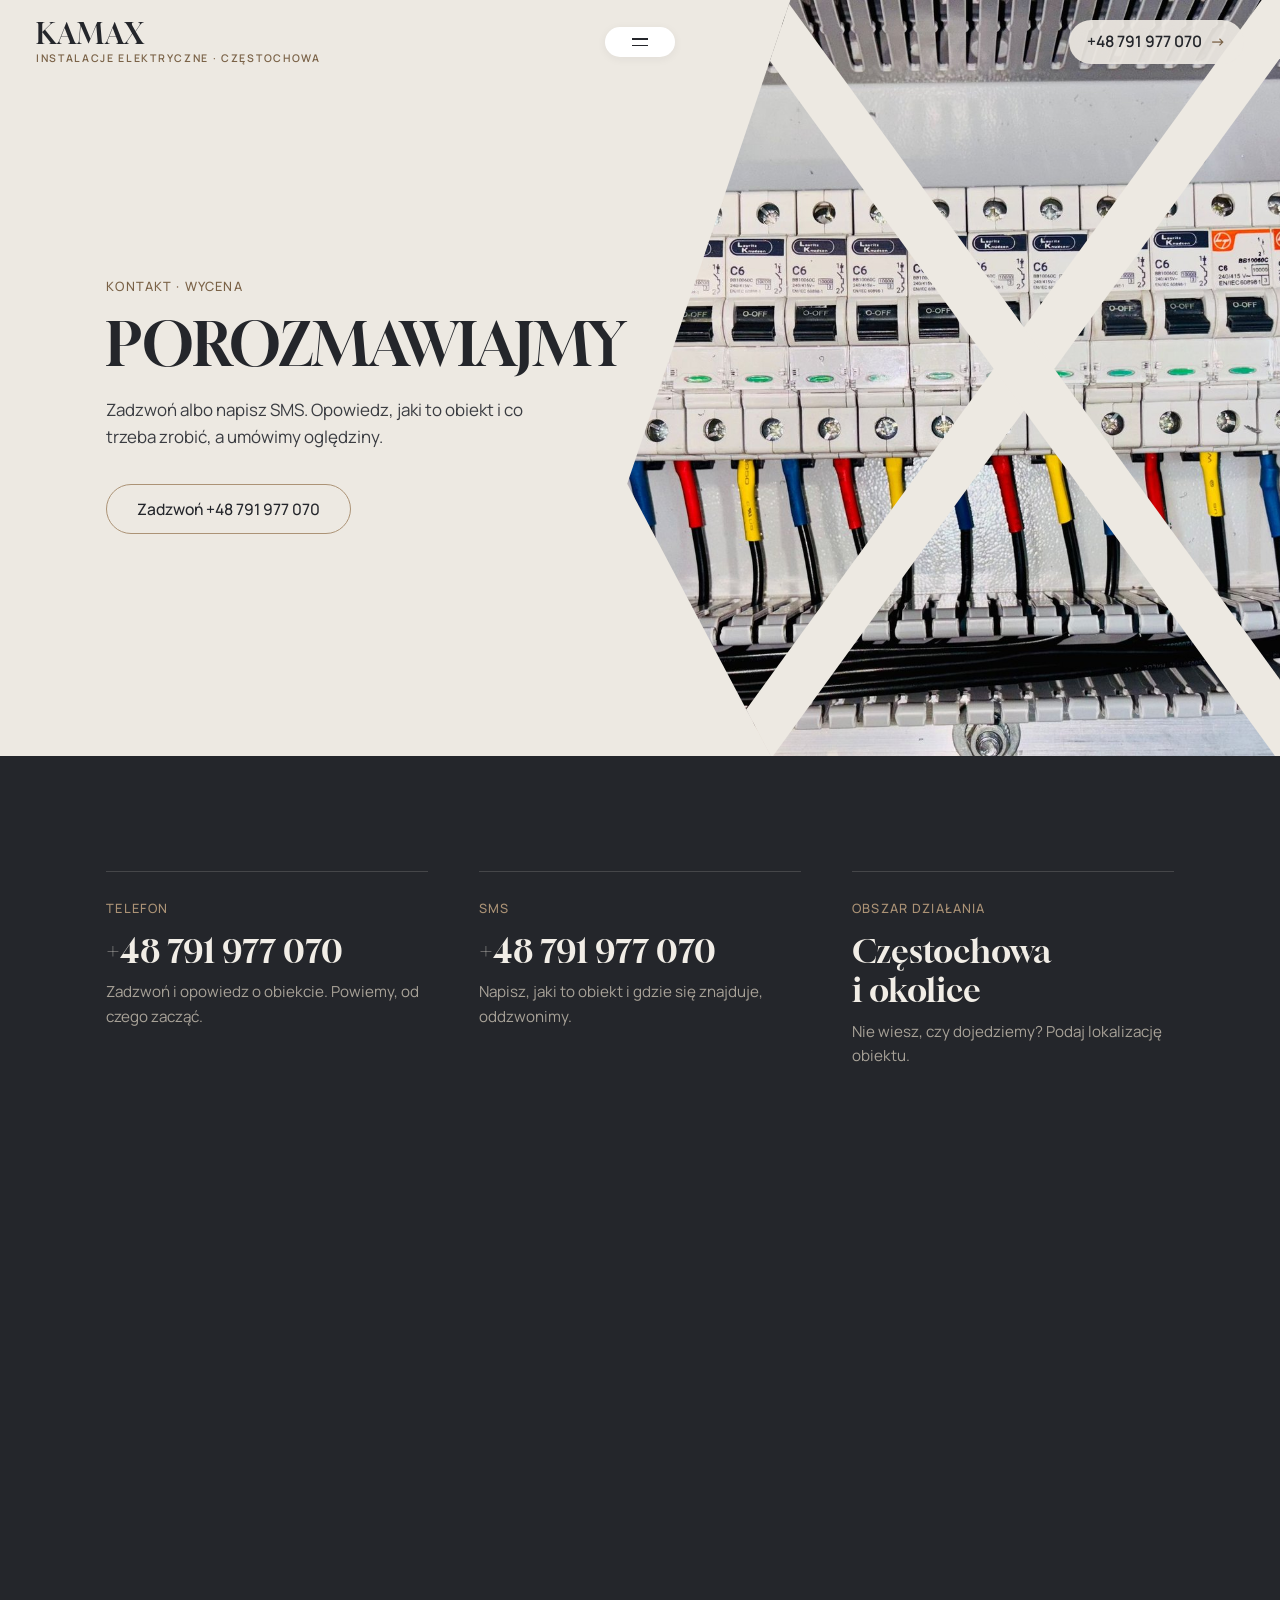
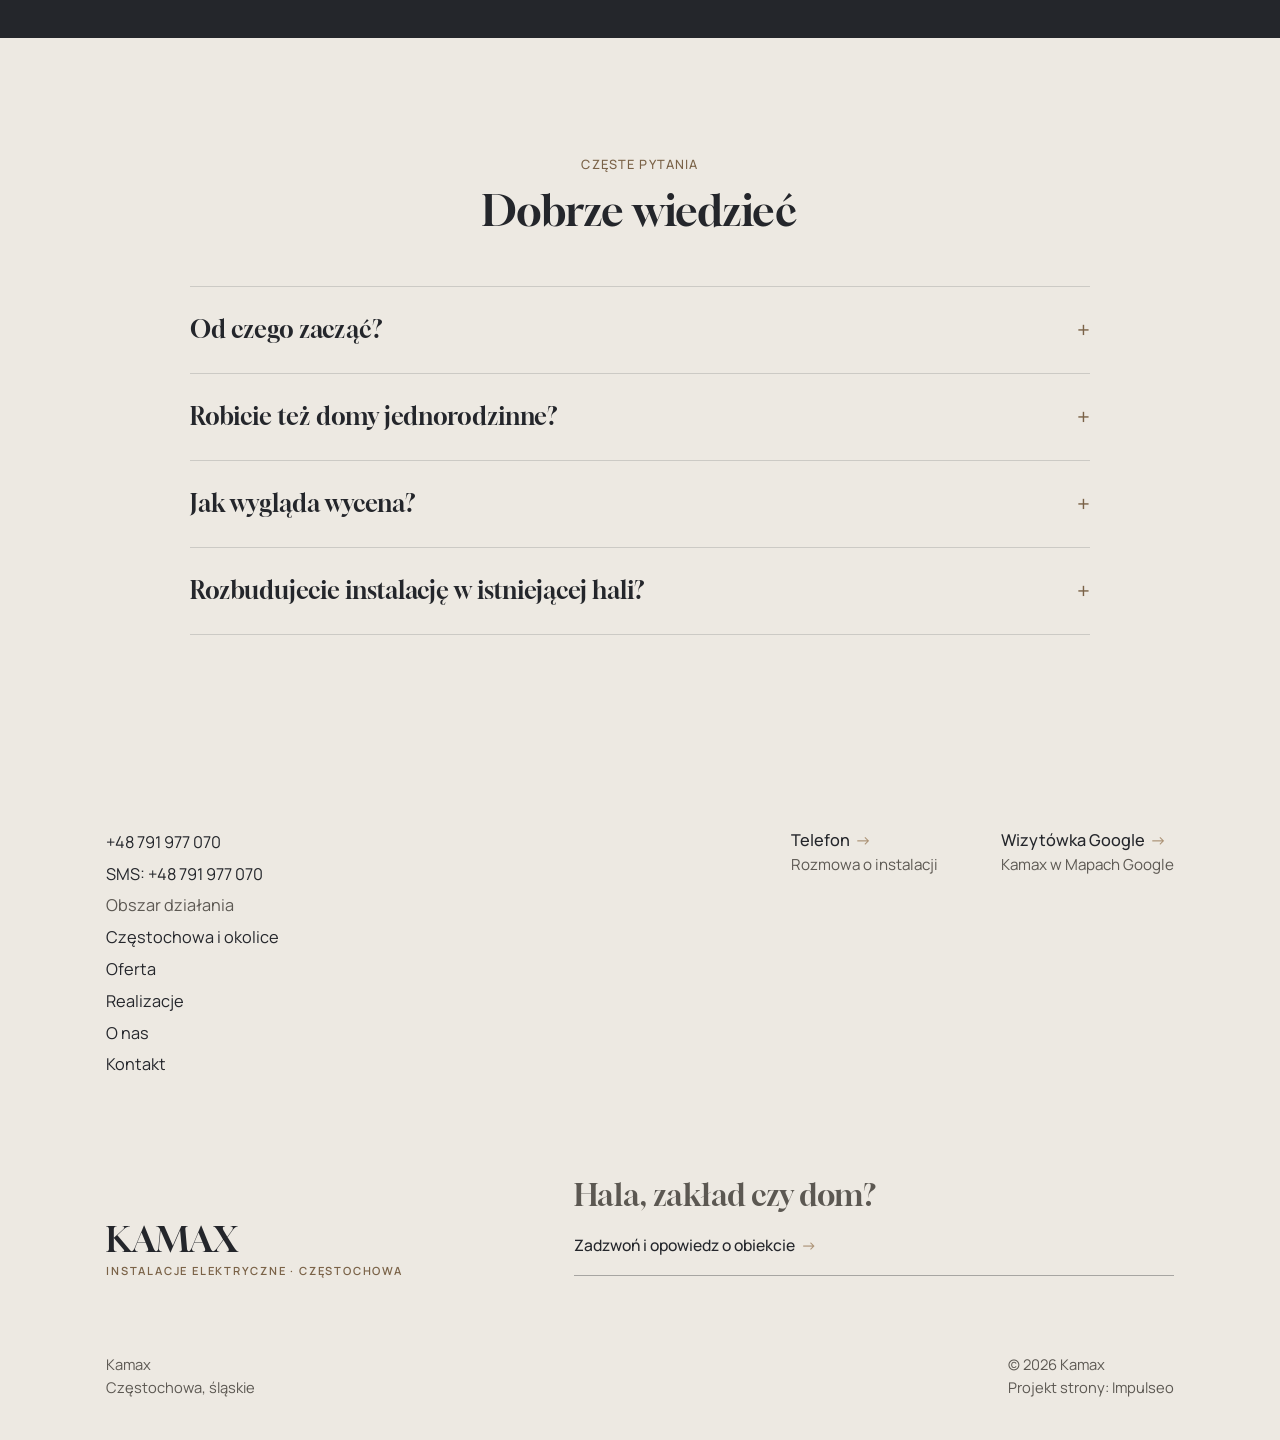
==== commit fd76426b: "[claude-edit][cmt:8848d46d-b9c1-4e71-b145-f83c27778270] Kamax jako elektryk, nie budowlaniec: teksty" ====
--- a/kontakt.html
+++ b/kontakt.html
@@ -24,13 +24,13 @@
 <link rel="preconnect" href="https://fonts.googleapis.com">
 <link rel="preconnect" href="https://fonts.gstatic.com" crossorigin>
 <link href="https://fonts.googleapis.com/css2?family=Gloock&family=Manrope:wght@300;400;500;600;700&display=swap" rel="stylesheet">
-<link rel="stylesheet" href="assets/styles.css?v=20261104k">
+<link rel="stylesheet" href="assets/styles.css?v=20261105e">
 </head>
 <body>
 
 <header class="nav">
   <div class="nav-inner">
-    <a class="brand" href="index.html" aria-label="Kamax - strona główna"><span class="name">KAMAX</span><span class="tag">Hale i&nbsp;budynki · Częstochowa</span></a>
+    <a class="brand" href="index.html" aria-label="Kamax - strona główna"><span class="name">KAMAX</span><span class="tag">Instalacje elektryczne · Częstochowa</span></a>
     <button class="nav-toggle" aria-label="Menu" aria-controls="menu"><span></span><span></span></button>
     <a class="nav-phone" href="tel:+48791977070">+48 791 977 070 <span class="arr">→</span></a>
   </div>
@@ -45,7 +45,7 @@
           <li><a href="o-nas.html">O&nbsp;nas</a></li>
           <li><a href="kontakt.html">Kontakt</a></li>
         </ul>
-        <div class="menu-col"><p class="menu-ttl">Co budujemy</p><ul><li><a href="oferta.html#konstrukcje">Konstrukcje stalowe</a></li><li><a href="oferta.html#magazynowe">Hale magazynowe</a></li><li><a href="oferta.html#produkcyjne">Hale produkcyjne</a></li><li><a href="oferta.html#rozbudowy">Rozbudowy i&nbsp;przebudowy</a></li><li><a href="oferta.html#plyty">Obudowa z&nbsp;płyt warstwowych</a></li><li><a href="oferta.html#uslugowe">Budynki usługowe i&nbsp;gospodarcze</a></li></ul></div>
+        <div class="menu-col"><p class="menu-ttl">Co robimy</p><ul><li><a href="oferta.html#hale">Instalacje w&nbsp;halach</a></li><li><a href="oferta.html#przemysl">Obiekty przemysłowe</a></li><li><a href="oferta.html#oswietlenie">Oświetlenie hal i&nbsp;placów</a></li><li><a href="oferta.html#rozdzielnice">Rozdzielnice i&nbsp;zasilanie</a></li><li><a href="oferta.html#domy">Domy jednorodzinne</a></li><li><a href="oferta.html#modernizacje">Rozbudowy i&nbsp;modernizacje</a></li></ul></div>
         <div class="menu-col"><p class="menu-ttl">Kontakt</p><ul>
           <li><a href="tel:+48791977070">+48 791 977 070</a></li>
           <li><a href="sms:+48791977070">Napisz SMS</a></li>
@@ -61,18 +61,18 @@
   <div class="banner__content">
     <span class="sub">Kontakt · wycena</span>
     <h1>Porozmawiajmy</h1>
-    <p class="banner__txt">Zadzwoń albo napisz SMS. Opowiedz, co ma stanąć na działce, a&nbsp;umówimy oględziny.</p>
+    <p class="banner__txt">Zadzwoń albo napisz SMS. Opowiedz, jaki to obiekt i&nbsp;co trzeba zrobić, a&nbsp;umówimy oględziny.</p>
     <div class="btns"><a class="btn" href="tel:+48791977070">Zadzwoń +48 791 977 070</a></div>
   </div>
-  <figure class="hero-img banner__img"><img src="img/g8.jpg" alt="Brama segmentowa w hali" fetchpriority="high" width="1600" height="1066"></figure>
+  <figure class="hero-img banner__img"><img src="img/g3.jpg" alt="Rozdzielnica z rzędem wyłączników" fetchpriority="high" width="1880" height="1170"></figure>
 </section>
 
 <section class="bg-ink pv">
   <div class="wrap">
     <div class="contact-grid">
-      <div class="c-card reveal"><span class="sub">Telefon</span><a class="val" href="tel:+48791977070">+48 791 977 070</a><p>Zadzwoń i&nbsp;opowiedz o&nbsp;inwestycji. Powiemy, od czego zacząć.</p></div>
-      <div class="c-card reveal"><span class="sub">SMS</span><a class="val" href="sms:+48791977070">+48 791 977 070</a><p>Napisz wymiar i&nbsp;lokalizację, oddzwonimy.</p></div>
-      <div class="c-card reveal"><span class="sub">Obszar działania</span><span class="val">Częstochowa i&nbsp;okolice</span><p>Nie wiesz, czy dojedziemy? Podaj lokalizację działki.</p></div>
+      <div class="c-card reveal"><span class="sub">Telefon</span><a class="val" href="tel:+48791977070">+48 791 977 070</a><p>Zadzwoń i&nbsp;opowiedz o&nbsp;obiekcie. Powiemy, od czego zacząć.</p></div>
+      <div class="c-card reveal"><span class="sub">SMS</span><a class="val" href="sms:+48791977070">+48 791 977 070</a><p>Napisz, jaki to obiekt i&nbsp;gdzie się znajduje, oddzwonimy.</p></div>
+      <div class="c-card reveal"><span class="sub">Obszar działania</span><span class="val">Częstochowa i&nbsp;okolice</span><p>Nie wiesz, czy dojedziemy? Podaj lokalizację obiektu.</p></div>
     </div>
     <div class="map reveal">
       <iframe title="Kamax - Częstochowa" src="https://maps.google.com/maps?q=50.8732028%2C19.0632461&amp;z=11&amp;output=embed" loading="lazy" referrerpolicy="no-referrer-when-downgrade"></iframe>
@@ -83,7 +83,7 @@
 <section class="bg-paper pv">
   <div class="wrap">
     <div class="sec-head reveal"><span class="sub">Częste pytania</span><h2>Dobrze wiedzieć</h2></div>
-    <div class="faq"><details class="qa reveal"><summary>Od czego zacząć?</summary><p>Od telefonu. Na początek wystarczy wymiar, przeznaczenie budynku i&nbsp;lokalizacja działki.</p></details><details class="qa reveal"><summary>Czy przyjedziecie obejrzeć działkę?</summary><p>Tak. Przed wyceną oglądamy teren i&nbsp;sprawdzamy dojazd dla dźwigu i&nbsp;ciężkiego sprzętu.</p></details><details class="qa reveal"><summary>Jak wygląda wycena?</summary><p>Dostajesz ją rozbitą na etapy: posadowienie, konstrukcja, obudowa, bramy. Widzisz, co ile kosztuje.</p></details><details class="qa reveal"><summary>Rozbudujecie istniejącą halę?</summary><p>Tak. Dobudowujemy nowe części do istniejących hal i&nbsp;zmieniamy ich układ pod nowe potrzeby.</p></details></div>
+    <div class="faq"><details class="qa reveal"><summary>Od czego zacząć?</summary><p>Od telefonu. Na początek wystarczy rodzaj obiektu, jego wielkość i&nbsp;lokalizacja. Jeśli jest projekt instalacji, weź go do rozmowy.</p></details><details class="qa reveal"><summary>Robicie też domy jednorodzinne?</summary><p>Tak. Oprócz hal i&nbsp;obiektów przemysłowych robimy instalacje w&nbsp;domach jednorodzinnych, także od stanu surowego.</p></details><details class="qa reveal"><summary>Jak wygląda wycena?</summary><p>Po oględzinach dostajesz wycenę rozbitą na etapy: trasy kablowe i&nbsp;przewody, rozdzielnice, osprzęt, oświetlenie. Widzisz, co ile kosztuje.</p></details><details class="qa reveal"><summary>Rozbudujecie instalację w&nbsp;istniejącej hali?</summary><p>Tak. Dokładamy obwody pod nowe maszyny i&nbsp;rozbudowujemy instalację, gdy hala się powiększa.</p></details></div>
   </div>
 </section>
 </main>
@@ -102,15 +102,15 @@
         <a href="kontakt.html">Kontakt</a>
       </div>
       <div class="foot-side">
-        <div><a class="lnk" href="tel:+48791977070">Telefon <span class="arr">→</span></a><span class="foot-note">Rozmowa o&nbsp;inwestycji</span></div>
+        <div><a class="lnk" href="tel:+48791977070">Telefon <span class="arr">→</span></a><span class="foot-note">Rozmowa o&nbsp;instalacji</span></div>
         <div><a class="lnk soc-g" href="https://www.google.com/maps/place/Kamax/data=!4m2!3m1!1s0xa31e9bbe7ba546d1:0x5132e5cb5c3500d8" target="_blank" rel="noopener" aria-label="Google - Kamax">Wizytówka Google <span class="arr">→</span></a><span class="foot-note">Kamax w&nbsp;Mapach Google</span></div>
       </div>
     </div>
     <div class="foot-mid">
-      <div class="name">KAMAX<small>Hale i&nbsp;budynki · Częstochowa</small></div>
+      <div class="name">KAMAX<small>Instalacje elektryczne · Częstochowa</small></div>
       <div class="foot-cta">
-        <span class="big">Planujesz halę albo rozbudowę?</span>
-        <a class="lnk" href="tel:+48791977070">Zadzwoń i&nbsp;opowiedz o&nbsp;działce <span class="arr">→</span></a>
+        <span class="big">Hala, zakład czy dom?</span>
+        <a class="lnk" href="tel:+48791977070">Zadzwoń i&nbsp;opowiedz o&nbsp;obiekcie <span class="arr">→</span></a>
       </div>
     </div>
     <div class="foot-bot">
@@ -122,6 +122,6 @@
 <div class="sticky-call"><a class="sc-call" href="tel:+48791977070"><svg class="ico-tel" width="16" height="16" viewBox="0 0 24 24" fill="none" aria-hidden="true"><path d="M6.6 10.8a15.5 15.5 0 0 0 6.6 6.6l2.2-2.2a1 1 0 0 1 1-.24 11.4 11.4 0 0 0 3.6.58 1 1 0 0 1 1 1V20a1 1 0 0 1-1 1A17 17 0 0 1 3 4a1 1 0 0 1 1-1h3.5a1 1 0 0 1 1 1c0 1.25.2 2.46.58 3.6a1 1 0 0 1-.25 1l-2.23 2.2Z" fill="currentColor"/></svg> Zadzwoń</a><a class="sc-quote" href="sms:+48791977070">SMS</a></div>
 <div class="demo-wazne" data-do="2026-11-10" data-cykl="3" hidden><svg class="dw-ico" width="13" height="13" viewBox="0 0 24 24" fill="none" aria-hidden="true"><circle cx="12" cy="12" r="8.6" stroke="currentColor" stroke-width="1.8"/><path d="M12 7.2V12l3.3 2" stroke="currentColor" stroke-width="1.8" stroke-linecap="round"/></svg><span class="dw-txt"></span></div>
 
-<script src="assets/main.js?v=20261104k"></script>
+<script src="assets/main.js?v=20261105e"></script>
 </body>
 </html>
